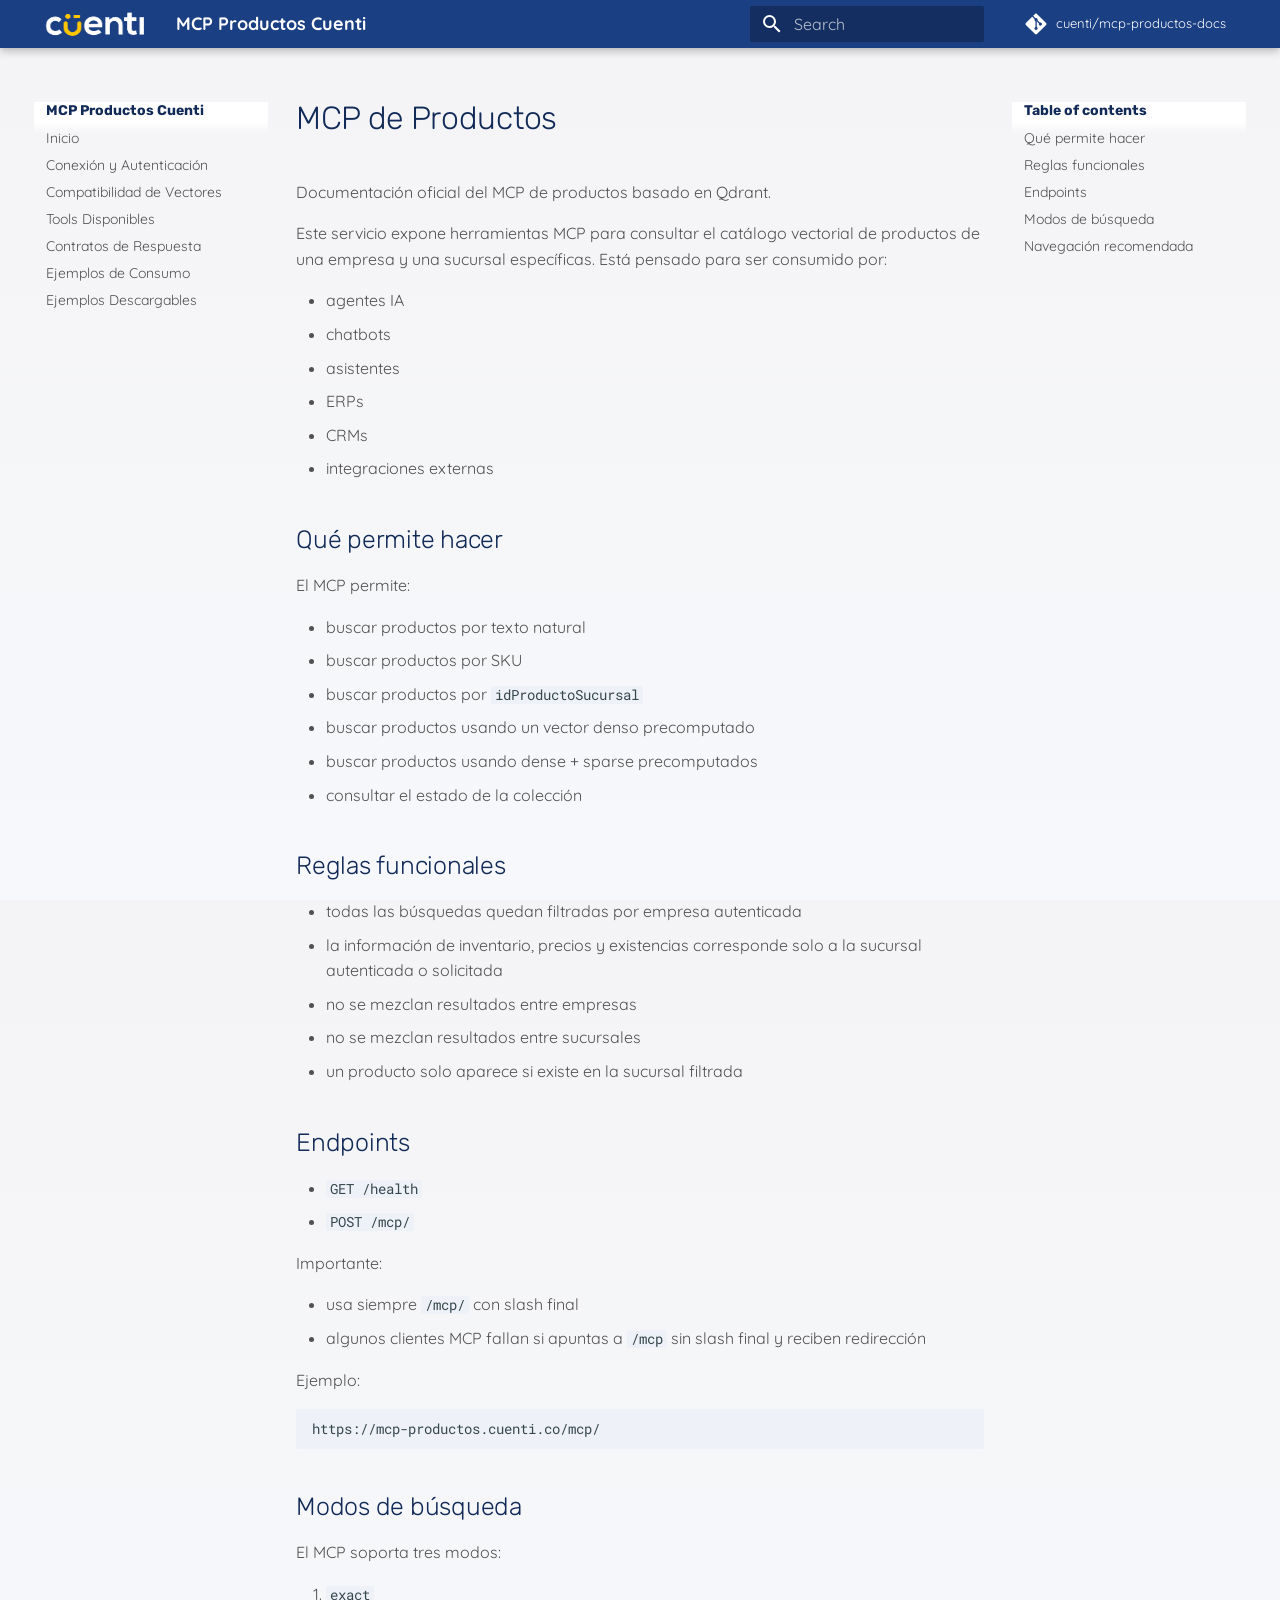
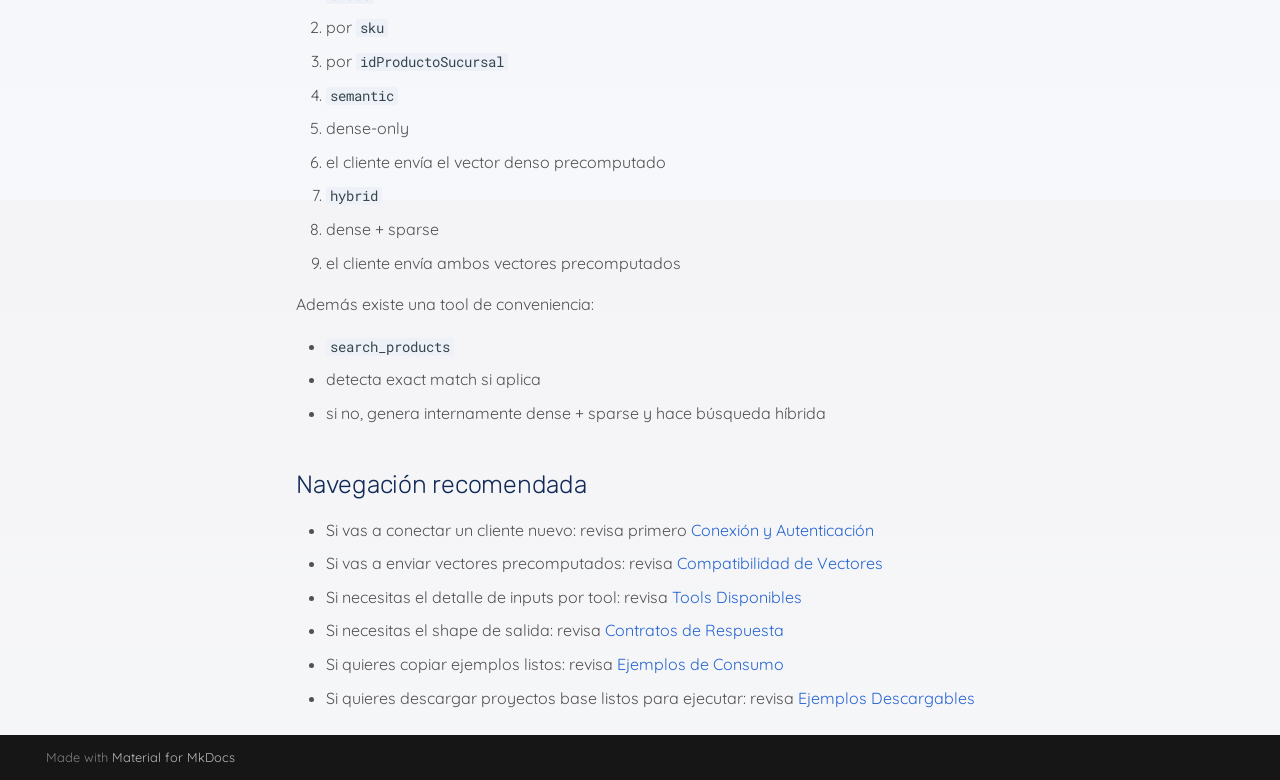
==== index.html @ 7cf382a3 "Deployed 96f5dcd with MkDocs version: 1.6.1" ====
<!doctype html>
<html lang="en" class="no-js">
  <head>
    
      <meta charset="utf-8">
      <meta name="viewport" content="width=device-width,initial-scale=1">
      
        <meta name="description" content="Documentación oficial del MCP de productos">
      
      
      
        <link rel="canonical" href="https://cuenti.github.io/mcp-productos-docs/">
      
      
      
        <link rel="next" href="conexion/">
      
      
        
      
      
      <link rel="icon" href="assets/favicon.ico">
      <meta name="generator" content="mkdocs-1.6.1, mkdocs-material-9.7.6">
    
    
      
        <title>MCP Productos Cuenti</title>
      
    
    
      <link rel="stylesheet" href="assets/stylesheets/main.484c7ddc.min.css">
      
        
        <link rel="stylesheet" href="assets/stylesheets/palette.ab4e12ef.min.css">
      
      


    
    
      
    
    
      
        
        
        <link rel="preconnect" href="https://fonts.gstatic.com" crossorigin>
        <link rel="stylesheet" href="https://fonts.googleapis.com/css?family=Quicksand:300,300i,400,400i,700,700i%7CRoboto+Mono:400,400i,700,700i&display=fallback">
        <style>:root{--md-text-font:"Quicksand";--md-code-font:"Roboto Mono"}</style>
      
    
    
      <link rel="stylesheet" href="styles/extra.css">
    
    <script>__md_scope=new URL(".",location),__md_hash=e=>[...e].reduce(((e,_)=>(e<<5)-e+_.charCodeAt(0)),0),__md_get=(e,_=localStorage,t=__md_scope)=>JSON.parse(_.getItem(t.pathname+"."+e)),__md_set=(e,_,t=localStorage,a=__md_scope)=>{try{t.setItem(a.pathname+"."+e,JSON.stringify(_))}catch(e){}}</script>
    
      

    
    
  </head>
  
  
    
    
      
    
    
    
    
    <body dir="ltr" data-md-color-scheme="default" data-md-color-primary="blue" data-md-color-accent="light-blue">
  
    
    <input class="md-toggle" data-md-toggle="drawer" type="checkbox" id="__drawer" autocomplete="off">
    <input class="md-toggle" data-md-toggle="search" type="checkbox" id="__search" autocomplete="off">
    <label class="md-overlay" for="__drawer"></label>
    <div data-md-component="skip">
      
        
        <a href="#mcp-de-productos" class="md-skip">
          Skip to content
        </a>
      
    </div>
    <div data-md-component="announce">
      
    </div>
    
    
      

  

<header class="md-header md-header--shadow" data-md-component="header">
  <nav class="md-header__inner md-grid" aria-label="Header">
    <a href="." title="MCP Productos Cuenti" class="md-header__button md-logo" aria-label="MCP Productos Cuenti" data-md-component="logo">
      
  <img src="assets/cuenti-logo.png" alt="logo">

    </a>
    <label class="md-header__button md-icon" for="__drawer">
      
      <svg xmlns="http://www.w3.org/2000/svg" viewBox="0 0 24 24"><path d="M3 6h18v2H3zm0 5h18v2H3zm0 5h18v2H3z"/></svg>
    </label>
    <div class="md-header__title" data-md-component="header-title">
      <div class="md-header__ellipsis">
        <div class="md-header__topic">
          <span class="md-ellipsis">
            MCP Productos Cuenti
          </span>
        </div>
        <div class="md-header__topic" data-md-component="header-topic">
          <span class="md-ellipsis">
            
              Inicio
            
          </span>
        </div>
      </div>
    </div>
    
      
        <form class="md-header__option" data-md-component="palette">
  
    
    
    
    <input class="md-option" data-md-color-media="" data-md-color-scheme="default" data-md-color-primary="blue" data-md-color-accent="light-blue"  aria-hidden="true"  type="radio" name="__palette" id="__palette_0">
    
  
</form>
      
    
    
      <script>var palette=__md_get("__palette");if(palette&&palette.color){if("(prefers-color-scheme)"===palette.color.media){var media=matchMedia("(prefers-color-scheme: light)"),input=document.querySelector(media.matches?"[data-md-color-media='(prefers-color-scheme: light)']":"[data-md-color-media='(prefers-color-scheme: dark)']");palette.color.media=input.getAttribute("data-md-color-media"),palette.color.scheme=input.getAttribute("data-md-color-scheme"),palette.color.primary=input.getAttribute("data-md-color-primary"),palette.color.accent=input.getAttribute("data-md-color-accent")}for(var[key,value]of Object.entries(palette.color))document.body.setAttribute("data-md-color-"+key,value)}</script>
    
    
    
      
      
        <label class="md-header__button md-icon" for="__search">
          
          <svg xmlns="http://www.w3.org/2000/svg" viewBox="0 0 24 24"><path d="M9.5 3A6.5 6.5 0 0 1 16 9.5c0 1.61-.59 3.09-1.56 4.23l.27.27h.79l5 5-1.5 1.5-5-5v-.79l-.27-.27A6.52 6.52 0 0 1 9.5 16 6.5 6.5 0 0 1 3 9.5 6.5 6.5 0 0 1 9.5 3m0 2C7 5 5 7 5 9.5S7 14 9.5 14 14 12 14 9.5 12 5 9.5 5"/></svg>
        </label>
        <div class="md-search" data-md-component="search" role="dialog">
  <label class="md-search__overlay" for="__search"></label>
  <div class="md-search__inner" role="search">
    <form class="md-search__form" name="search">
      <input type="text" class="md-search__input" name="query" aria-label="Search" placeholder="Search" autocapitalize="off" autocorrect="off" autocomplete="off" spellcheck="false" data-md-component="search-query" required>
      <label class="md-search__icon md-icon" for="__search">
        
        <svg xmlns="http://www.w3.org/2000/svg" viewBox="0 0 24 24"><path d="M9.5 3A6.5 6.5 0 0 1 16 9.5c0 1.61-.59 3.09-1.56 4.23l.27.27h.79l5 5-1.5 1.5-5-5v-.79l-.27-.27A6.52 6.52 0 0 1 9.5 16 6.5 6.5 0 0 1 3 9.5 6.5 6.5 0 0 1 9.5 3m0 2C7 5 5 7 5 9.5S7 14 9.5 14 14 12 14 9.5 12 5 9.5 5"/></svg>
        
        <svg xmlns="http://www.w3.org/2000/svg" viewBox="0 0 24 24"><path d="M20 11v2H8l5.5 5.5-1.42 1.42L4.16 12l7.92-7.92L13.5 5.5 8 11z"/></svg>
      </label>
      <nav class="md-search__options" aria-label="Search">
        
        <button type="reset" class="md-search__icon md-icon" title="Clear" aria-label="Clear" tabindex="-1">
          
          <svg xmlns="http://www.w3.org/2000/svg" viewBox="0 0 24 24"><path d="M19 6.41 17.59 5 12 10.59 6.41 5 5 6.41 10.59 12 5 17.59 6.41 19 12 13.41 17.59 19 19 17.59 13.41 12z"/></svg>
        </button>
      </nav>
      
    </form>
    <div class="md-search__output">
      <div class="md-search__scrollwrap" tabindex="0" data-md-scrollfix>
        <div class="md-search-result" data-md-component="search-result">
          <div class="md-search-result__meta">
            Initializing search
          </div>
          <ol class="md-search-result__list" role="presentation"></ol>
        </div>
      </div>
    </div>
  </div>
</div>
      
    
    
      <div class="md-header__source">
        <a href="https://github.com/cuenti/mcp-productos-docs" title="Go to repository" class="md-source" data-md-component="source">
  <div class="md-source__icon md-icon">
    
    <svg xmlns="http://www.w3.org/2000/svg" viewBox="0 0 448 512"><!--! Font Awesome Free 7.1.0 by @fontawesome - https://fontawesome.com License - https://fontawesome.com/license/free (Icons: CC BY 4.0, Fonts: SIL OFL 1.1, Code: MIT License) Copyright 2025 Fonticons, Inc.--><path d="M439.6 236.1 244 40.5c-5.4-5.5-12.8-8.5-20.4-8.5s-15 3-20.4 8.4L162.5 81l51.5 51.5c27.1-9.1 52.7 16.8 43.4 43.7l49.7 49.7c34.2-11.8 61.2 31 35.5 56.7-26.5 26.5-70.2-2.9-56-37.3L240.3 199v121.9c25.3 12.5 22.3 41.8 9.1 55-6.4 6.4-15.2 10.1-24.3 10.1s-17.8-3.6-24.3-10.1c-17.6-17.6-11.1-46.9 11.2-56v-123c-20.8-8.5-24.6-30.7-18.6-45L142.6 101 8.5 235.1C3 240.6 0 247.9 0 255.5s3 15 8.5 20.4l195.6 195.7c5.4 5.4 12.7 8.4 20.4 8.4s15-3 20.4-8.4l194.7-194.7c5.4-5.4 8.4-12.8 8.4-20.4s-3-15-8.4-20.4"/></svg>
  </div>
  <div class="md-source__repository">
    cuenti/mcp-productos-docs
  </div>
</a>
      </div>
    
  </nav>
  
</header>
    
    <div class="md-container" data-md-component="container">
      
      
        
          
        
      
      <main class="md-main" data-md-component="main">
        <div class="md-main__inner md-grid">
          
            
              
              <div class="md-sidebar md-sidebar--primary" data-md-component="sidebar" data-md-type="navigation" >
                <div class="md-sidebar__scrollwrap">
                  <div class="md-sidebar__inner">
                    



<nav class="md-nav md-nav--primary" aria-label="Navigation" data-md-level="0">
  <label class="md-nav__title" for="__drawer">
    <a href="." title="MCP Productos Cuenti" class="md-nav__button md-logo" aria-label="MCP Productos Cuenti" data-md-component="logo">
      
  <img src="assets/cuenti-logo.png" alt="logo">

    </a>
    MCP Productos Cuenti
  </label>
  
    <div class="md-nav__source">
      <a href="https://github.com/cuenti/mcp-productos-docs" title="Go to repository" class="md-source" data-md-component="source">
  <div class="md-source__icon md-icon">
    
    <svg xmlns="http://www.w3.org/2000/svg" viewBox="0 0 448 512"><!--! Font Awesome Free 7.1.0 by @fontawesome - https://fontawesome.com License - https://fontawesome.com/license/free (Icons: CC BY 4.0, Fonts: SIL OFL 1.1, Code: MIT License) Copyright 2025 Fonticons, Inc.--><path d="M439.6 236.1 244 40.5c-5.4-5.5-12.8-8.5-20.4-8.5s-15 3-20.4 8.4L162.5 81l51.5 51.5c27.1-9.1 52.7 16.8 43.4 43.7l49.7 49.7c34.2-11.8 61.2 31 35.5 56.7-26.5 26.5-70.2-2.9-56-37.3L240.3 199v121.9c25.3 12.5 22.3 41.8 9.1 55-6.4 6.4-15.2 10.1-24.3 10.1s-17.8-3.6-24.3-10.1c-17.6-17.6-11.1-46.9 11.2-56v-123c-20.8-8.5-24.6-30.7-18.6-45L142.6 101 8.5 235.1C3 240.6 0 247.9 0 255.5s3 15 8.5 20.4l195.6 195.7c5.4 5.4 12.7 8.4 20.4 8.4s15-3 20.4-8.4l194.7-194.7c5.4-5.4 8.4-12.8 8.4-20.4s-3-15-8.4-20.4"/></svg>
  </div>
  <div class="md-source__repository">
    cuenti/mcp-productos-docs
  </div>
</a>
    </div>
  
  <ul class="md-nav__list" data-md-scrollfix>
    
      
      
  
  
    
  
  
  
    <li class="md-nav__item md-nav__item--active">
      
      <input class="md-nav__toggle md-toggle" type="checkbox" id="__toc">
      
      
        
      
      
        <label class="md-nav__link md-nav__link--active" for="__toc">
          
  
  
  <span class="md-ellipsis">
    
  
    Inicio
  

    
  </span>
  
  

          <span class="md-nav__icon md-icon"></span>
        </label>
      
      <a href="." class="md-nav__link md-nav__link--active">
        
  
  
  <span class="md-ellipsis">
    
  
    Inicio
  

    
  </span>
  
  

      </a>
      
        

<nav class="md-nav md-nav--secondary" aria-label="Table of contents">
  
  
  
    
  
  
    <label class="md-nav__title" for="__toc">
      <span class="md-nav__icon md-icon"></span>
      Table of contents
    </label>
    <ul class="md-nav__list" data-md-component="toc" data-md-scrollfix>
      
        <li class="md-nav__item">
  <a href="#que-permite-hacer" class="md-nav__link">
    <span class="md-ellipsis">
      
        Qué permite hacer
      
    </span>
  </a>
  
</li>
      
        <li class="md-nav__item">
  <a href="#reglas-funcionales" class="md-nav__link">
    <span class="md-ellipsis">
      
        Reglas funcionales
      
    </span>
  </a>
  
</li>
      
        <li class="md-nav__item">
  <a href="#endpoints" class="md-nav__link">
    <span class="md-ellipsis">
      
        Endpoints
      
    </span>
  </a>
  
</li>
      
        <li class="md-nav__item">
  <a href="#modos-de-busqueda" class="md-nav__link">
    <span class="md-ellipsis">
      
        Modos de búsqueda
      
    </span>
  </a>
  
</li>
      
        <li class="md-nav__item">
  <a href="#navegacion-recomendada" class="md-nav__link">
    <span class="md-ellipsis">
      
        Navegación recomendada
      
    </span>
  </a>
  
</li>
      
    </ul>
  
</nav>
      
    </li>
  

    
      
      
  
  
  
  
    <li class="md-nav__item">
      <a href="conexion/" class="md-nav__link">
        
  
  
  <span class="md-ellipsis">
    
  
    Conexión y Autenticación
  

    
  </span>
  
  

      </a>
    </li>
  

    
      
      
  
  
  
  
    <li class="md-nav__item">
      <a href="vectores/" class="md-nav__link">
        
  
  
  <span class="md-ellipsis">
    
  
    Compatibilidad de Vectores
  

    
  </span>
  
  

      </a>
    </li>
  

    
      
      
  
  
  
  
    <li class="md-nav__item">
      <a href="tools/" class="md-nav__link">
        
  
  
  <span class="md-ellipsis">
    
  
    Tools Disponibles
  

    
  </span>
  
  

      </a>
    </li>
  

    
      
      
  
  
  
  
    <li class="md-nav__item">
      <a href="respuestas/" class="md-nav__link">
        
  
  
  <span class="md-ellipsis">
    
  
    Contratos de Respuesta
  

    
  </span>
  
  

      </a>
    </li>
  

    
      
      
  
  
  
  
    <li class="md-nav__item">
      <a href="ejemplos/" class="md-nav__link">
        
  
  
  <span class="md-ellipsis">
    
  
    Ejemplos de Consumo
  

    
  </span>
  
  

      </a>
    </li>
  

    
      
      
  
  
  
  
    <li class="md-nav__item">
      <a href="ejemplos-uso/" class="md-nav__link">
        
  
  
  <span class="md-ellipsis">
    
  
    Ejemplos Descargables
  

    
  </span>
  
  

      </a>
    </li>
  

    
  </ul>
</nav>
                  </div>
                </div>
              </div>
            
            
              
              <div class="md-sidebar md-sidebar--secondary" data-md-component="sidebar" data-md-type="toc" >
                <div class="md-sidebar__scrollwrap">
                  <div class="md-sidebar__inner">
                    

<nav class="md-nav md-nav--secondary" aria-label="Table of contents">
  
  
  
    
  
  
    <label class="md-nav__title" for="__toc">
      <span class="md-nav__icon md-icon"></span>
      Table of contents
    </label>
    <ul class="md-nav__list" data-md-component="toc" data-md-scrollfix>
      
        <li class="md-nav__item">
  <a href="#que-permite-hacer" class="md-nav__link">
    <span class="md-ellipsis">
      
        Qué permite hacer
      
    </span>
  </a>
  
</li>
      
        <li class="md-nav__item">
  <a href="#reglas-funcionales" class="md-nav__link">
    <span class="md-ellipsis">
      
        Reglas funcionales
      
    </span>
  </a>
  
</li>
      
        <li class="md-nav__item">
  <a href="#endpoints" class="md-nav__link">
    <span class="md-ellipsis">
      
        Endpoints
      
    </span>
  </a>
  
</li>
      
        <li class="md-nav__item">
  <a href="#modos-de-busqueda" class="md-nav__link">
    <span class="md-ellipsis">
      
        Modos de búsqueda
      
    </span>
  </a>
  
</li>
      
        <li class="md-nav__item">
  <a href="#navegacion-recomendada" class="md-nav__link">
    <span class="md-ellipsis">
      
        Navegación recomendada
      
    </span>
  </a>
  
</li>
      
    </ul>
  
</nav>
                  </div>
                </div>
              </div>
            
          
          
            <div class="md-content" data-md-component="content">
              
              <article class="md-content__inner md-typeset">
                
                  


  
  


<h1 id="mcp-de-productos">MCP de Productos<a class="headerlink" href="#mcp-de-productos" title="Permanent link">&para;</a></h1>
<p>Documentación oficial del MCP de productos basado en Qdrant.</p>
<p>Este servicio expone herramientas MCP para consultar el catálogo vectorial de productos de una empresa y una sucursal específicas. Está pensado para ser consumido por:</p>
<ul>
<li>agentes IA</li>
<li>chatbots</li>
<li>asistentes</li>
<li>ERPs</li>
<li>CRMs</li>
<li>integraciones externas</li>
</ul>
<h2 id="que-permite-hacer">Qué permite hacer<a class="headerlink" href="#que-permite-hacer" title="Permanent link">&para;</a></h2>
<p>El MCP permite:</p>
<ul>
<li>buscar productos por texto natural</li>
<li>buscar productos por SKU</li>
<li>buscar productos por <code>idProductoSucursal</code></li>
<li>buscar productos usando un vector denso precomputado</li>
<li>buscar productos usando dense + sparse precomputados</li>
<li>consultar el estado de la colección</li>
</ul>
<h2 id="reglas-funcionales">Reglas funcionales<a class="headerlink" href="#reglas-funcionales" title="Permanent link">&para;</a></h2>
<ul>
<li>todas las búsquedas quedan filtradas por empresa autenticada</li>
<li>la información de inventario, precios y existencias corresponde solo a la sucursal autenticada o solicitada</li>
<li>no se mezclan resultados entre empresas</li>
<li>no se mezclan resultados entre sucursales</li>
<li>un producto solo aparece si existe en la sucursal filtrada</li>
</ul>
<h2 id="endpoints">Endpoints<a class="headerlink" href="#endpoints" title="Permanent link">&para;</a></h2>
<ul>
<li><code>GET /health</code></li>
<li><code>POST /mcp/</code></li>
</ul>
<p>Importante:</p>
<ul>
<li>usa siempre <code>/mcp/</code> con slash final</li>
<li>algunos clientes MCP fallan si apuntas a <code>/mcp</code> sin slash final y reciben redirección</li>
</ul>
<p>Ejemplo:</p>
<pre><code class="language-text">https://mcp-productos.cuenti.co/mcp/
</code></pre>
<h2 id="modos-de-busqueda">Modos de búsqueda<a class="headerlink" href="#modos-de-busqueda" title="Permanent link">&para;</a></h2>
<p>El MCP soporta tres modos:</p>
<ol>
<li><code>exact</code></li>
<li>por <code>sku</code></li>
<li>
<p>por <code>idProductoSucursal</code></p>
</li>
<li>
<p><code>semantic</code></p>
</li>
<li>dense-only</li>
<li>
<p>el cliente envía el vector denso precomputado</p>
</li>
<li>
<p><code>hybrid</code></p>
</li>
<li>dense + sparse</li>
<li>el cliente envía ambos vectores precomputados</li>
</ol>
<p>Además existe una tool de conveniencia:</p>
<ul>
<li><code>search_products</code></li>
<li>detecta exact match si aplica</li>
<li>si no, genera internamente dense + sparse y hace búsqueda híbrida</li>
</ul>
<h2 id="navegacion-recomendada">Navegación recomendada<a class="headerlink" href="#navegacion-recomendada" title="Permanent link">&para;</a></h2>
<ul>
<li>Si vas a conectar un cliente nuevo: revisa primero <a href="conexion/">Conexión y Autenticación</a></li>
<li>Si vas a enviar vectores precomputados: revisa <a href="vectores/">Compatibilidad de Vectores</a></li>
<li>Si necesitas el detalle de inputs por tool: revisa <a href="tools/">Tools Disponibles</a></li>
<li>Si necesitas el shape de salida: revisa <a href="respuestas/">Contratos de Respuesta</a></li>
<li>Si quieres copiar ejemplos listos: revisa <a href="ejemplos/">Ejemplos de Consumo</a></li>
<li>Si quieres descargar proyectos base listos para ejecutar: revisa <a href="ejemplos-uso/">Ejemplos Descargables</a></li>
</ul>












                
              </article>
            </div>
          
          
<script>var target=document.getElementById(location.hash.slice(1));target&&target.name&&(target.checked=target.name.startsWith("__tabbed_"))</script>
        </div>
        
      </main>
      
        <footer class="md-footer">
  
  <div class="md-footer-meta md-typeset">
    <div class="md-footer-meta__inner md-grid">
      <div class="md-copyright">
  
  
    Made with
    <a href="https://squidfunk.github.io/mkdocs-material/" target="_blank" rel="noopener">
      Material for MkDocs
    </a>
  
</div>
      
    </div>
  </div>
</footer>
      
    </div>
    <div class="md-dialog" data-md-component="dialog">
      <div class="md-dialog__inner md-typeset"></div>
    </div>
    
    
    
      
      
      <script id="__config" type="application/json">{"annotate": null, "base": ".", "features": [], "search": "assets/javascripts/workers/search.2c215733.min.js", "tags": null, "translations": {"clipboard.copied": "Copied to clipboard", "clipboard.copy": "Copy to clipboard", "search.result.more.one": "1 more on this page", "search.result.more.other": "# more on this page", "search.result.none": "No matching documents", "search.result.one": "1 matching document", "search.result.other": "# matching documents", "search.result.placeholder": "Type to start searching", "search.result.term.missing": "Missing", "select.version": "Select version"}, "version": null}</script>
    
    
      <script src="assets/javascripts/bundle.79ae519e.min.js"></script>
      
    
  </body>
</html>
---- assets/stylesheets/main.484c7ddc.min.css ----
@charset "UTF-8";html{-webkit-text-size-adjust:none;-moz-text-size-adjust:none;text-size-adjust:none;box-sizing:border-box}*,:after,:before{box-sizing:inherit}@media (prefers-reduced-motion){*,:after,:before{transition:none!important}}body{margin:0}a,button,input,label{-webkit-tap-highlight-color:transparent}a{color:inherit;text-decoration:none}hr{border:0;box-sizing:initial;display:block;height:.05rem;overflow:visible;padding:0}small{font-size:80%}sub,sup{line-height:1em}img{border-style:none}table{border-collapse:initial;border-spacing:0}td,th{font-weight:400;vertical-align:top}button{background:#0000;border:0;font-family:inherit;font-size:inherit;margin:0;padding:0}input{border:0;outline:none}:root{--md-primary-fg-color:#4051b5;--md-primary-fg-color--light:#5d6cc0;--md-primary-fg-color--dark:#303fa1;--md-primary-bg-color:#fff;--md-primary-bg-color--light:#ffffffb3;--md-accent-fg-color:#526cfe;--md-accent-fg-color--transparent:#526cfe1a;--md-accent-bg-color:#fff;--md-accent-bg-color--light:#ffffffb3}[data-md-color-scheme=default]{color-scheme:light}[data-md-color-scheme=default] img[src$="#gh-dark-mode-only"],[data-md-color-scheme=default] img[src$="#only-dark"]{display:none}:root,[data-md-color-scheme=default]{--md-hue:225deg;--md-default-fg-color:#000000de;--md-default-fg-color--light:#0000008a;--md-default-fg-color--lighter:#00000052;--md-default-fg-color--lightest:#00000012;--md-default-bg-color:#fff;--md-default-bg-color--light:#ffffffb3;--md-default-bg-color--lighter:#ffffff4d;--md-default-bg-color--lightest:#ffffff1f;--md-code-fg-color:#36464e;--md-code-bg-color:#f5f5f5;--md-code-bg-color--light:#f5f5f5b3;--md-code-bg-color--lighter:#f5f5f54d;--md-code-hl-color:#4287ff;--md-code-hl-color--light:#4287ff1a;--md-code-hl-number-color:#d52a2a;--md-code-hl-special-color:#db1457;--md-code-hl-function-color:#a846b9;--md-code-hl-constant-color:#6e59d9;--md-code-hl-keyword-color:#3f6ec6;--md-code-hl-string-color:#1c7d4d;--md-code-hl-name-color:var(--md-code-fg-color);--md-code-hl-operator-color:var(--md-default-fg-color--light);--md-code-hl-punctuation-color:var(--md-default-fg-color--light);--md-code-hl-comment-color:var(--md-default-fg-color--light);--md-code-hl-generic-color:var(--md-default-fg-color--light);--md-code-hl-variable-color:var(--md-default-fg-color--light);--md-typeset-color:var(--md-default-fg-color);--md-typeset-a-color:var(--md-primary-fg-color);--md-typeset-del-color:#f5503d26;--md-typeset-ins-color:#0bd57026;--md-typeset-kbd-color:#fafafa;--md-typeset-kbd-accent-color:#fff;--md-typeset-kbd-border-color:#b8b8b8;--md-typeset-mark-color:#ffff0080;--md-typeset-table-color:#0000001f;--md-typeset-table-color--light:rgba(0,0,0,.035);--md-admonition-fg-color:var(--md-default-fg-color);--md-admonition-bg-color:var(--md-default-bg-color);--md-warning-fg-color:#000000de;--md-warning-bg-color:#ff9;--md-footer-fg-color:#fff;--md-footer-fg-color--light:#ffffffb3;--md-footer-fg-color--lighter:#ffffff73;--md-footer-bg-color:#000000de;--md-footer-bg-color--dark:#00000052;--md-shadow-z1:0 0.2rem 0.5rem #0000000d,0 0 0.05rem #0000001a;--md-shadow-z2:0 0.2rem 0.5rem #0000001a,0 0 0.05rem #00000040;--md-shadow-z3:0 0.2rem 0.5rem #0003,0 0 0.05rem #00000059}.md-icon svg{fill:currentcolor;display:block;height:1.2rem;width:1.2rem}body{-webkit-font-smoothing:antialiased;-moz-osx-font-smoothing:grayscale;--md-text-font-family:var(--md-text-font,_),-apple-system,BlinkMacSystemFont,Helvetica,Arial,sans-serif;--md-code-font-family:var(--md-code-font,_),SFMono-Regular,Consolas,Menlo,monospace}aside,body,input{font-feature-settings:"kern","liga";color:var(--md-typeset-color);font-family:var(--md-text-font-family)}code,kbd,pre{font-feature-settings:"kern";font-family:var(--md-code-font-family)}:root{--md-typeset-table-sort-icon:url('data:image/svg+xml;charset=utf-8,<svg xmlns="http://www.w3.org/2000/svg" viewBox="0 0 24 24"><path d="m18 21-4-4h3V7h-3l4-4 4 4h-3v10h3M2 19v-2h10v2M2 13v-2h7v2M2 7V5h4v2z"/></svg>');--md-typeset-table-sort-icon--asc:url('data:image/svg+xml;charset=utf-8,<svg xmlns="http://www.w3.org/2000/svg" viewBox="0 0 24 24"><path d="M19 17h3l-4 4-4-4h3V3h2M2 17h10v2H2M6 5v2H2V5m0 6h7v2H2z"/></svg>');--md-typeset-table-sort-icon--desc:url('data:image/svg+xml;charset=utf-8,<svg xmlns="http://www.w3.org/2000/svg" viewBox="0 0 24 24"><path d="M19 7h3l-4-4-4 4h3v14h2M2 17h10v2H2M6 5v2H2V5m0 6h7v2H2z"/></svg>')}.md-typeset{-webkit-print-color-adjust:exact;color-adjust:exact;font-size:.8rem;line-height:1.6;overflow-wrap:break-word}@media print{.md-typeset{font-size:.68rem}}.md-typeset blockquote,.md-typeset dl,.md-typeset figure,.md-typeset ol,.md-typeset pre,.md-typeset ul{margin-bottom:1em;margin-top:1em}.md-typeset h1{color:var(--md-default-fg-color--light);font-size:2em;line-height:1.3;margin:0 0 1.25em}.md-typeset h1,.md-typeset h2{font-weight:300;letter-spacing:-.01em}.md-typeset h2{font-size:1.5625em;line-height:1.4;margin:1.6em 0 .64em}.md-typeset h3{font-size:1.25em;font-weight:400;letter-spacing:-.01em;line-height:1.5;margin:1.6em 0 .8em}.md-typeset h2+h3{margin-top:.8em}.md-typeset h4{font-weight:700;letter-spacing:-.01em;margin:1em 0}.md-typeset h5,.md-typeset h6{color:var(--md-default-fg-color--light);font-size:.8em;font-weight:700;letter-spacing:-.01em;margin:1.25em 0}.md-typeset h5{text-transform:uppercase}.md-typeset h5 code{text-transform:none}.md-typeset hr{border-bottom:.05rem solid var(--md-default-fg-color--lightest);display:flow-root;margin:1.5em 0}.md-typeset a{color:var(--md-typeset-a-color);word-break:break-word}.md-typeset a,.md-typeset a:before{transition:color 125ms}.md-typeset a:focus,.md-typeset a:hover{color:var(--md-accent-fg-color)}.md-typeset a:focus code,.md-typeset a:hover code{background-color:var(--md-accent-fg-color--transparent);color:var(--md-accent-fg-color)}.md-typeset a code{color:var(--md-typeset-a-color)}.md-typeset a.focus-visible{outline-color:var(--md-accent-fg-color);outline-offset:.2rem}.md-typeset code,.md-typeset kbd,.md-typeset pre{color:var(--md-code-fg-color);direction:ltr;font-variant-ligatures:none;transition:background-color 125ms}@media print{.md-typeset code,.md-typeset kbd,.md-typeset pre{white-space:pre-wrap}}.md-typeset code{background-color:var(--md-code-bg-color);border-radius:.1rem;-webkit-box-decoration-break:clone;box-decoration-break:clone;font-size:.85em;padding:0 .2941176471em;transition:color 125ms,background-color 125ms;word-break:break-word}.md-typeset code:not(.focus-visible){-webkit-tap-highlight-color:transparent;outline:none}.md-typeset pre{display:flow-root;line-height:1.4;position:relative}.md-typeset pre>code{-webkit-box-decoration-break:slice;box-decoration-break:slice;box-shadow:none;display:block;margin:0;outline-color:var(--md-accent-fg-color);overflow:auto;padding:.7720588235em 1.1764705882em;scrollbar-color:var(--md-default-fg-color--lighter) #0000;scrollbar-width:thin;touch-action:auto;word-break:normal}.md-typeset pre>code:hover{scrollbar-color:var(--md-accent-fg-color) #0000}.md-typeset pre>code::-webkit-scrollbar{height:.2rem;width:.2rem}.md-typeset pre>code::-webkit-scrollbar-thumb{background-color:var(--md-default-fg-color--lighter)}.md-typeset pre>code::-webkit-scrollbar-thumb:hover{background-color:var(--md-accent-fg-color)}.md-typeset kbd{background-color:var(--md-typeset-kbd-color);border-radius:.1rem;box-shadow:0 .1rem 0 .05rem var(--md-typeset-kbd-border-color),0 .1rem 0 var(--md-typeset-kbd-border-color),0 -.1rem .2rem var(--md-typeset-kbd-accent-color) inset;color:var(--md-default-fg-color);display:inline-block;font-size:.75em;padding:0 .6666666667em;vertical-align:text-top;word-break:break-word}.md-typeset mark{background-color:var(--md-typeset-mark-color);-webkit-box-decoration-break:clone;box-decoration-break:clone;color:inherit;word-break:break-word}.md-typeset abbr{cursor:help;text-decoration:none}.md-typeset [data-preview],.md-typeset abbr{border-bottom:.05rem dotted var(--md-default-fg-color--light)}.md-typeset small{opacity:.75}[dir=ltr] .md-typeset sub,[dir=ltr] .md-typeset sup{margin-left:.078125em}[dir=rtl] .md-typeset sub,[dir=rtl] .md-typeset sup{margin-right:.078125em}[dir=ltr] .md-typeset blockquote{padding-left:.6rem}[dir=rtl] .md-typeset blockquote{padding-right:.6rem}[dir=ltr] .md-typeset blockquote{border-left:.2rem solid var(--md-default-fg-color--lighter)}[dir=rtl] .md-typeset blockquote{border-right:.2rem solid var(--md-default-fg-color--lighter)}.md-typeset blockquote{color:var(--md-default-fg-color--light);margin-left:0;margin-right:0}.md-typeset ul{list-style-type:disc}.md-typeset ul[type]{list-style-type:revert-layer}[dir=ltr] .md-typeset ol,[dir=ltr] .md-typeset ul{margin-left:.625em}[dir=rtl] .md-typeset ol,[dir=rtl] .md-typeset ul{margin-right:.625em}.md-typeset ol,.md-typeset ul{padding:0}.md-typeset ol:not([hidden]),.md-typeset ul:not([hidden]){display:flow-root}.md-typeset ol ol,.md-typeset ul ol{list-style-type:lower-alpha}.md-typeset ol ol ol,.md-typeset ul ol ol{list-style-type:lower-roman}.md-typeset ol ol ol ol,.md-typeset ul ol ol ol{list-style-type:upper-alpha}.md-typeset ol ol ol ol ol,.md-typeset ul ol ol ol ol{list-style-type:upper-roman}.md-typeset ol[type],.md-typeset ul[type]{list-style-type:revert-layer}[dir=ltr] .md-typeset ol li,[dir=ltr] .md-typeset ul li{margin-left:1.25em}[dir=rtl] .md-typeset ol li,[dir=rtl] .md-typeset ul li{margin-right:1.25em}.md-typeset ol li,.md-typeset ul li{margin-bottom:.5em}.md-typeset ol li blockquote,.md-typeset ol li p,.md-typeset ul li blockquote,.md-typeset ul li p{margin:.5em 0}.md-typeset ol li:last-child,.md-typeset ul li:last-child{margin-bottom:0}[dir=ltr] .md-typeset ol li ol,[dir=ltr] .md-typeset ol li ul,[dir=ltr] .md-typeset ul li ol,[dir=ltr] .md-typeset ul li ul{margin-left:.625em}[dir=rtl] .md-typeset ol li ol,[dir=rtl] .md-typeset ol li ul,[dir=rtl] .md-typeset ul li ol,[dir=rtl] .md-typeset ul li ul{margin-right:.625em}.md-typeset ol li ol,.md-typeset ol li ul,.md-typeset ul li ol,.md-typeset ul li ul{margin-bottom:.5em;margin-top:.5em}[dir=ltr] .md-typeset dd{margin-left:1.875em}[dir=rtl] .md-typeset dd{margin-right:1.875em}.md-typeset dd{margin-bottom:1.5em;margin-top:1em}.md-typeset img,.md-typeset svg,.md-typeset video{height:auto;max-width:100%}.md-typeset img[align=left]{margin:1em 1em 1em 0}.md-typeset img[align=right]{margin:1em 0 1em 1em}.md-typeset img[align]:only-child{margin-top:0}.md-typeset figure{display:flow-root;margin:1em auto;max-width:100%;text-align:center;width:fit-content}.md-typeset figure img{display:block;margin:0 auto}.md-typeset figcaption{font-style:italic;margin:1em auto;max-width:24rem}.md-typeset iframe{max-width:100%}.md-typeset table:not([class]){background-color:var(--md-default-bg-color);border:.05rem solid var(--md-typeset-table-color);border-radius:.1rem;display:inline-block;font-size:.64rem;max-width:100%;overflow:auto;touch-action:auto}@media print{.md-typeset table:not([class]){display:table}}.md-typeset table:not([class])+*{margin-top:1.5em}.md-typeset table:not([class]) td>:first-child,.md-typeset table:not([class]) th>:first-child{margin-top:0}.md-typeset table:not([class]) td>:last-child,.md-typeset table:not([class]) th>:last-child{margin-bottom:0}.md-typeset table:not([class]) td:not([align]),.md-typeset table:not([class]) th:not([align]){text-align:left}[dir=rtl] .md-typeset table:not([class]) td:not([align]),[dir=rtl] .md-typeset table:not([class]) th:not([align]){text-align:right}.md-typeset table:not([class]) th{font-weight:700;min-width:5rem;padding:.9375em 1.25em;vertical-align:top}.md-typeset table:not([class]) td{border-top:.05rem solid var(--md-typeset-table-color);padding:.9375em 1.25em;vertical-align:top}.md-typeset table:not([class]) tbody tr{transition:background-color 125ms}.md-typeset table:not([class]) tbody tr:hover{background-color:var(--md-typeset-table-color--light);box-shadow:0 .05rem 0 var(--md-default-bg-color) inset}.md-typeset table:not([class]) a{word-break:normal}.md-typeset table th[role=columnheader]{cursor:pointer}[dir=ltr] .md-typeset table th[role=columnheader]:after{margin-left:.5em}[dir=rtl] .md-typeset table th[role=columnheader]:after{margin-right:.5em}.md-typeset table th[role=columnheader]:after{content:"";display:inline-block;height:1.2em;-webkit-mask-image:var(--md-typeset-table-sort-icon);mask-image:var(--md-typeset-table-sort-icon);-webkit-mask-repeat:no-repeat;mask-repeat:no-repeat;-webkit-mask-size:contain;mask-size:contain;transition:background-color 125ms;vertical-align:text-bottom;width:1.2em}.md-typeset table th[role=columnheader]:hover:after{background-color:var(--md-default-fg-color--lighter)}.md-typeset table th[role=columnheader][aria-sort=ascending]:after{background-color:var(--md-default-fg-color--light);-webkit-mask-image:var(--md-typeset-table-sort-icon--asc);mask-image:var(--md-typeset-table-sort-icon--asc)}.md-typeset table th[role=columnheader][aria-sort=descending]:after{background-color:var(--md-default-fg-color--light);-webkit-mask-image:var(--md-typeset-table-sort-icon--desc);mask-image:var(--md-typeset-table-sort-icon--desc)}.md-typeset__scrollwrap{margin:1em -.8rem;overflow-x:auto;touch-action:auto}.md-typeset__table{display:inline-block;margin-bottom:.5em;padding:0 .8rem}@media print{.md-typeset__table{display:block}}html .md-typeset__table table{display:table;margin:0;overflow:hidden;width:100%}@media screen and (max-width:44.984375em){.md-content__inner>pre{margin:1em -.8rem}.md-content__inner>pre code{border-radius:0}}.md-typeset .md-author{border-radius:100%;display:block;flex-shrink:0;height:1.6rem;overflow:hidden;position:relative;transition:color 125ms,transform 125ms;width:1.6rem}.md-typeset .md-author img{display:block}.md-typeset .md-author--more{background:var(--md-default-fg-color--lightest);color:var(--md-default-fg-color--lighter);font-size:.6rem;font-weight:700;line-height:1.6rem;text-align:center}.md-typeset .md-author--long{height:2.4rem;width:2.4rem}.md-typeset a.md-author{transform:scale(1)}.md-typeset a.md-author img{border-radius:100%;filter:grayscale(100%) opacity(75%);transition:filter 125ms}.md-typeset a.md-author:focus,.md-typeset a.md-author:hover{transform:scale(1.1);z-index:1}.md-typeset a.md-author:focus img,.md-typeset a.md-author:hover img{filter:grayscale(0)}.md-banner{background-color:var(--md-footer-bg-color);color:var(--md-footer-fg-color);overflow:auto}@media print{.md-banner{display:none}}.md-banner--warning{background-color:var(--md-warning-bg-color);color:var(--md-warning-fg-color)}.md-banner__inner{font-size:.7rem;margin:.6rem auto;padding:0 .8rem}[dir=ltr] .md-banner__button{float:right}[dir=rtl] .md-banner__button{float:left}.md-banner__button{color:inherit;cursor:pointer;transition:opacity .25s}.no-js .md-banner__button{display:none}.md-banner__button:hover{opacity:.7}html{font-size:125%;height:100%;overflow-x:hidden}@media screen and (min-width:100em){html{font-size:137.5%}}@media screen and (min-width:125em){html{font-size:150%}}body{background-color:var(--md-default-bg-color);display:flex;flex-direction:column;font-size:.5rem;min-height:100%;position:relative;width:100%}@media print{body{display:block}}@media screen and (max-width:59.984375em){body[data-md-scrolllock]{position:fixed}}.md-grid{margin-left:auto;margin-right:auto;max-width:61rem}.md-container{display:flex;flex-direction:column;flex-grow:1}@media print{.md-container{display:block}}.md-main{flex-grow:1}.md-main__inner{display:flex;height:100%;margin-top:1.5rem}.md-ellipsis{overflow:hidden;text-overflow:ellipsis}.md-toggle{display:none}.md-option{height:0;opacity:0;position:absolute;width:0}.md-option:checked+label:not([hidden]){display:block}.md-option.focus-visible+label{outline-color:var(--md-accent-fg-color);outline-style:auto}.md-skip{background-color:var(--md-default-fg-color);border-radius:.1rem;color:var(--md-default-bg-color);font-size:.64rem;margin:.5rem;opacity:0;outline-color:var(--md-accent-fg-color);padding:.3rem .5rem;position:fixed;transform:translateY(.4rem);z-index:-1}.md-skip:focus{opacity:1;transform:translateY(0);transition:transform .25s cubic-bezier(.4,0,.2,1),opacity 175ms 75ms;z-index:10}@page{margin:25mm}:root{--md-clipboard-icon:url('data:image/svg+xml;charset=utf-8,<svg xmlns="http://www.w3.org/2000/svg" viewBox="0 0 24 24"><path d="M19 21H8V7h11m0-2H8a2 2 0 0 0-2 2v14a2 2 0 0 0 2 2h11a2 2 0 0 0 2-2V7a2 2 0 0 0-2-2m-3-4H4a2 2 0 0 0-2 2v14h2V3h12z"/></svg>')}.md-clipboard{border-radius:.1rem;color:var(--md-default-fg-color--lightest);cursor:pointer;height:1.5em;outline-color:var(--md-accent-fg-color);outline-offset:.1rem;transition:color .25s;width:1.5em;z-index:1}@media print{.md-clipboard{display:none}}.md-clipboard:not(.focus-visible){-webkit-tap-highlight-color:transparent;outline:none}:hover>.md-clipboard{color:var(--md-default-fg-color--light)}.md-clipboard:focus,.md-clipboard:hover{color:var(--md-accent-fg-color)}.md-clipboard:after{background-color:currentcolor;content:"";display:block;height:1.125em;margin:0 auto;-webkit-mask-image:var(--md-clipboard-icon);mask-image:var(--md-clipboard-icon);-webkit-mask-position:center;mask-position:center;-webkit-mask-repeat:no-repeat;mask-repeat:no-repeat;-webkit-mask-size:contain;mask-size:contain;width:1.125em}.md-clipboard--inline{cursor:pointer}.md-clipboard--inline code{transition:color .25s,background-color .25s}.md-clipboard--inline:focus code,.md-clipboard--inline:hover code{background-color:var(--md-accent-fg-color--transparent);color:var(--md-accent-fg-color)}:root{--md-code-select-icon:url('data:image/svg+xml;charset=utf-8,<svg xmlns="http://www.w3.org/2000/svg" viewBox="0 0 24 24"><path d="M19 19h-4v2h4c1.1 0 2-.9 2-2v-4h-2m0-12h-4v2h4v4h2V5c0-1.1-.9-2-2-2M5 5h4V3H5c-1.1 0-2 .9-2 2v4h2m0 6H3v4c0 1.1.9 2 2 2h4v-2H5zm2-4h2v2H7zm4 0h2v2h-2zm4 0h2v2h-2zM7 7h2v2H7zm4 0h2v2h-2zm4 0h2v2h-2zm-8 8h2v2H7zm4 0h2v2h-2zm4 0h2v2h-2z"/></svg>');--md-code-copy-icon:url('data:image/svg+xml;charset=utf-8,<svg xmlns="http://www.w3.org/2000/svg" viewBox="0 0 24 24"><path d="M19 21H8V7h11m0-2H8a2 2 0 0 0-2 2v14a2 2 0 0 0 2 2h11a2 2 0 0 0 2-2V7a2 2 0 0 0-2-2m-3-4H4a2 2 0 0 0-2 2v14h2V3h12z"/></svg>')}.md-typeset .md-code__content{display:grid}.md-code__nav{background-color:var(--md-code-bg-color--lighter);border-radius:.1rem;display:flex;gap:.2rem;padding:.2rem;position:absolute;right:.25em;top:.25em;transition:background-color .25s;z-index:1}:hover>.md-code__nav{background-color:var(--md-code-bg-color--light)}.md-code__button{color:var(--md-default-fg-color--lightest);cursor:pointer;display:block;height:1.5em;outline-color:var(--md-accent-fg-color);outline-offset:.1rem;transition:color .25s;width:1.5em}:hover>*>.md-code__button{color:var(--md-default-fg-color--light)}.md-code__button.focus-visible,.md-code__button:hover{color:var(--md-accent-fg-color)}.md-code__button--active{color:var(--md-default-fg-color)!important}.md-code__button:after{background-color:currentcolor;content:"";display:block;height:1.125em;margin:0 auto;-webkit-mask-position:center;mask-position:center;-webkit-mask-repeat:no-repeat;mask-repeat:no-repeat;-webkit-mask-size:contain;mask-size:contain;width:1.125em}.md-code__button[data-md-type=select]:after{-webkit-mask-image:var(--md-code-select-icon);mask-image:var(--md-code-select-icon)}.md-code__button[data-md-type=copy]:after{-webkit-mask-image:var(--md-code-copy-icon);mask-image:var(--md-code-copy-icon)}@keyframes consent{0%{opacity:0;transform:translateY(100%)}to{opacity:1;transform:translateY(0)}}@keyframes overlay{0%{opacity:0}to{opacity:1}}.md-consent__overlay{animation:overlay .25s both;-webkit-backdrop-filter:blur(.1rem);backdrop-filter:blur(.1rem);background-color:#0000008a;height:100%;opacity:1;position:fixed;top:0;width:100%;z-index:5}.md-consent__inner{animation:consent .5s cubic-bezier(.1,.7,.1,1) both;background-color:var(--md-default-bg-color);border:0;border-radius:.1rem;bottom:0;box-shadow:0 0 .2rem #0000001a,0 .2rem .4rem #0003;max-height:100%;overflow:auto;padding:0;position:fixed;width:100%;z-index:5}.md-consent__form{padding:.8rem}.md-consent__settings{display:none;margin:1em 0}input:checked+.md-consent__settings{display:block}.md-consent__controls{margin-bottom:.8rem}.md-typeset .md-consent__controls .md-button{display:inline}@media screen and (max-width:44.984375em){.md-typeset .md-consent__controls .md-button{display:block;margin-top:.4rem;text-align:center;width:100%}}.md-consent label{cursor:pointer}.md-content{flex-grow:1;min-width:0}.md-content__inner{margin:0 .8rem 1.2rem;padding-top:.6rem}@media screen and (min-width:76.25em){[dir=ltr] .md-sidebar--primary:not([hidden])~.md-content>.md-content__inner{margin-left:1.2rem}[dir=ltr] .md-sidebar--secondary:not([hidden])~.md-content>.md-content__inner,[dir=rtl] .md-sidebar--primary:not([hidden])~.md-content>.md-content__inner{margin-right:1.2rem}[dir=rtl] .md-sidebar--secondary:not([hidden])~.md-content>.md-content__inner{margin-left:1.2rem}}.md-content__inner:before{content:"";display:block;height:.4rem}.md-content__inner>:last-child{margin-bottom:0}[dir=ltr] .md-content__button{float:right}[dir=rtl] .md-content__button{float:left}[dir=ltr] .md-content__button{margin-left:.4rem}[dir=rtl] .md-content__button{margin-right:.4rem}.md-content__button{margin:.4rem 0;padding:0}@media print{.md-content__button{display:none}}.md-typeset .md-content__button{color:var(--md-default-fg-color--lighter)}.md-content__button svg{display:inline;vertical-align:top}[dir=rtl] .md-content__button svg{transform:scaleX(-1)}[dir=ltr] .md-dialog{right:.8rem}[dir=rtl] .md-dialog{left:.8rem}.md-dialog{background-color:var(--md-default-fg-color);border-radius:.1rem;bottom:.8rem;box-shadow:var(--md-shadow-z3);min-width:11.1rem;opacity:0;padding:.4rem .6rem;pointer-events:none;position:fixed;transform:translateY(100%);transition:transform 0ms .4s,opacity .4s;z-index:4}@media print{.md-dialog{display:none}}.md-dialog--active{opacity:1;pointer-events:auto;transform:translateY(0);transition:transform .4s cubic-bezier(.075,.85,.175,1),opacity .4s}.md-dialog__inner{color:var(--md-default-bg-color);font-size:.7rem}.md-feedback{margin:2em 0 1em;text-align:center}.md-feedback fieldset{border:none;margin:0;padding:0}.md-feedback__title{font-weight:700;margin:1em auto}.md-feedback__inner{position:relative}.md-feedback__list{display:flex;flex-wrap:wrap;place-content:baseline center;position:relative}.md-feedback__list:hover .md-icon:not(:disabled){color:var(--md-default-fg-color--lighter)}:disabled .md-feedback__list{min-height:1.8rem}.md-feedback__icon{color:var(--md-default-fg-color--light);cursor:pointer;flex-shrink:0;margin:0 .1rem;transition:color 125ms}.md-feedback__icon:not(:disabled).md-icon:hover{color:var(--md-accent-fg-color)}.md-feedback__icon:disabled{color:var(--md-default-fg-color--lightest);pointer-events:none}.md-feedback__note{opacity:0;position:relative;transform:translateY(.4rem);transition:transform .4s cubic-bezier(.1,.7,.1,1),opacity .15s}.md-feedback__note>*{margin:0 auto;max-width:16rem}:disabled .md-feedback__note{opacity:1;transform:translateY(0)}@media print{.md-feedback{display:none}}.md-footer{background-color:var(--md-footer-bg-color);color:var(--md-footer-fg-color)}@media print{.md-footer{display:none}}.md-footer__inner{justify-content:space-between;overflow:auto;padding:.2rem}.md-footer__inner:not([hidden]){display:flex}.md-footer__link{align-items:end;display:flex;flex-grow:0.01;margin-bottom:.4rem;margin-top:1rem;max-width:100%;outline-color:var(--md-accent-fg-color);overflow:hidden;transition:opacity .25s}.md-footer__link:focus,.md-footer__link:hover{opacity:.7}[dir=rtl] .md-footer__link svg{transform:scaleX(-1)}@media screen and (max-width:44.984375em){.md-footer__link--prev{flex-shrink:0}.md-footer__link--prev .md-footer__title{display:none}}[dir=ltr] .md-footer__link--next{margin-left:auto}[dir=rtl] .md-footer__link--next{margin-right:auto}.md-footer__link--next{text-align:right}[dir=rtl] .md-footer__link--next{text-align:left}.md-footer__title{flex-grow:1;font-size:.9rem;margin-bottom:.7rem;max-width:calc(100% - 2.4rem);padding:0 1rem;white-space:nowrap}.md-footer__button{margin:.2rem;padding:.4rem}.md-footer__direction{font-size:.64rem;opacity:.7}.md-footer-meta{background-color:var(--md-footer-bg-color--dark)}.md-footer-meta__inner{display:flex;flex-wrap:wrap;justify-content:space-between;padding:.2rem}html .md-footer-meta.md-typeset a{color:var(--md-footer-fg-color--light)}html .md-footer-meta.md-typeset a:focus,html .md-footer-meta.md-typeset a:hover{color:var(--md-footer-fg-color)}.md-copyright{color:var(--md-footer-fg-color--lighter);font-size:.64rem;margin:auto .6rem;padding:.4rem 0;width:100%}@media screen and (min-width:45em){.md-copyright{width:auto}}.md-copyright__highlight{color:var(--md-footer-fg-color--light)}.md-social{display:inline-flex;gap:.2rem;margin:0 .4rem;padding:.2rem 0 .6rem}@media screen and (min-width:45em){.md-social{padding:.6rem 0}}.md-social__link{display:inline-block;height:1.6rem;text-align:center;width:1.6rem}.md-social__link:before{line-height:1.9}.md-social__link svg{fill:currentcolor;max-height:.8rem;vertical-align:-25%}.md-typeset .md-button{border:.1rem solid;border-radius:.1rem;color:var(--md-primary-fg-color);cursor:pointer;display:inline-block;font-weight:700;padding:.625em 2em;transition:color 125ms,background-color 125ms,border-color 125ms}.md-typeset .md-button--primary{background-color:var(--md-primary-fg-color);border-color:var(--md-primary-fg-color);color:var(--md-primary-bg-color)}.md-typeset .md-button:focus,.md-typeset .md-button:hover{background-color:var(--md-accent-fg-color);border-color:var(--md-accent-fg-color);color:var(--md-accent-bg-color)}[dir=ltr] .md-typeset .md-input{border-top-left-radius:.1rem}[dir=ltr] .md-typeset .md-input,[dir=rtl] .md-typeset .md-input{border-top-right-radius:.1rem}[dir=rtl] .md-typeset .md-input{border-top-left-radius:.1rem}.md-typeset .md-input{border-bottom:.1rem solid var(--md-default-fg-color--lighter);box-shadow:var(--md-shadow-z1);font-size:.8rem;height:1.8rem;padding:0 .6rem;transition:border .25s,box-shadow .25s}.md-typeset .md-input:focus,.md-typeset .md-input:hover{border-bottom-color:var(--md-accent-fg-color);box-shadow:var(--md-shadow-z2)}.md-typeset .md-input--stretch{width:100%}.md-header{background-color:var(--md-primary-fg-color);box-shadow:0 0 .2rem #0000,0 .2rem .4rem #0000;color:var(--md-primary-bg-color);display:block;left:0;position:sticky;right:0;top:0;z-index:4}@media print{.md-header{display:none}}.md-header[hidden]{transform:translateY(-100%);transition:transform .25s cubic-bezier(.8,0,.6,1),box-shadow .25s}.md-header--shadow{box-shadow:0 0 .2rem #0000001a,0 .2rem .4rem #0003;transition:transform .25s cubic-bezier(.1,.7,.1,1),box-shadow .25s}.md-header__inner{align-items:center;display:flex;padding:0 .2rem}.md-header__button{color:currentcolor;cursor:pointer;margin:.2rem;outline-color:var(--md-accent-fg-color);padding:.4rem;position:relative;transition:opacity .25s;vertical-align:middle;z-index:1}.md-header__button:hover{opacity:.7}.md-header__button:not([hidden]){display:inline-block}.md-header__button:not(.focus-visible){-webkit-tap-highlight-color:transparent;outline:none}.md-header__button.md-logo{margin:.2rem;padding:.4rem}@media screen and (max-width:76.234375em){.md-header__button.md-logo{display:none}}.md-header__button.md-logo img,.md-header__button.md-logo svg{fill:currentcolor;display:block;height:1.2rem;width:auto}@media screen and (min-width:60em){.md-header__button[for=__search]{display:none}}.no-js .md-header__button[for=__search]{display:none}[dir=rtl] .md-header__button[for=__search] svg{transform:scaleX(-1)}@media screen and (min-width:76.25em){.md-header__button[for=__drawer]{display:none}}.md-header__topic{display:flex;max-width:100%;position:absolute;transition:transform .4s cubic-bezier(.1,.7,.1,1),opacity .15s;white-space:nowrap}.md-header__topic+.md-header__topic{opacity:0;pointer-events:none;transform:translateX(1.25rem);transition:transform .4s cubic-bezier(1,.7,.1,.1),opacity .15s;z-index:-1}[dir=rtl] .md-header__topic+.md-header__topic{transform:translateX(-1.25rem)}.md-header__topic:first-child{font-weight:700}[dir=ltr] .md-header__title{margin-left:1rem;margin-right:.4rem}[dir=rtl] .md-header__title{margin-left:.4rem;margin-right:1rem}.md-header__title{flex-grow:1;font-size:.9rem;height:2.4rem;line-height:2.4rem}.md-header__title--active .md-header__topic{opacity:0;pointer-events:none;transform:translateX(-1.25rem);transition:transform .4s cubic-bezier(1,.7,.1,.1),opacity .15s;z-index:-1}[dir=rtl] .md-header__title--active .md-header__topic{transform:translateX(1.25rem)}.md-header__title--active .md-header__topic+.md-header__topic{opacity:1;pointer-events:auto;transform:translateX(0);transition:transform .4s cubic-bezier(.1,.7,.1,1),opacity .15s;z-index:0}.md-header__title>.md-header__ellipsis{height:100%;position:relative;width:100%}.md-header__option{display:flex;flex-shrink:0;max-width:100%;transition:max-width 0ms .25s,opacity .25s .25s;white-space:nowrap}[data-md-toggle=search]:checked~.md-header .md-header__option{max-width:0;opacity:0;transition:max-width 0ms,opacity 0ms}.md-header__option>input{bottom:0}.md-header__source{display:none}@media screen and (min-width:60em){[dir=ltr] .md-header__source{margin-left:1rem}[dir=rtl] .md-header__source{margin-right:1rem}.md-header__source{display:block;max-width:11.7rem;width:11.7rem}}@media screen and (min-width:76.25em){[dir=ltr] .md-header__source{margin-left:1.4rem}[dir=rtl] .md-header__source{margin-right:1.4rem}}.md-meta{color:var(--md-default-fg-color--light);font-size:.7rem;line-height:1.3}.md-meta__list{display:inline-flex;flex-wrap:wrap;list-style:none;margin:0;padding:0}.md-meta__item:not(:last-child):after{content:"·";margin-left:.2rem;margin-right:.2rem}.md-meta__link{color:var(--md-typeset-a-color)}.md-meta__link:focus,.md-meta__link:hover{color:var(--md-accent-fg-color)}.md-draft{background-color:#ff1744;border-radius:.125em;color:#fff;display:inline-block;font-weight:700;padding-left:.5714285714em;padding-right:.5714285714em}:root{--md-nav-icon--prev:url('data:image/svg+xml;charset=utf-8,<svg xmlns="http://www.w3.org/2000/svg" viewBox="0 0 24 24"><path d="M20 11v2H8l5.5 5.5-1.42 1.42L4.16 12l7.92-7.92L13.5 5.5 8 11z"/></svg>');--md-nav-icon--next:url('data:image/svg+xml;charset=utf-8,<svg xmlns="http://www.w3.org/2000/svg" viewBox="0 0 24 24"><path d="M8.59 16.58 13.17 12 8.59 7.41 10 6l6 6-6 6z"/></svg>');--md-toc-icon:url('data:image/svg+xml;charset=utf-8,<svg xmlns="http://www.w3.org/2000/svg" viewBox="0 0 24 24"><path d="M3 9h14V7H3zm0 4h14v-2H3zm0 4h14v-2H3zm16 0h2v-2h-2zm0-10v2h2V7zm0 6h2v-2h-2z"/></svg>')}.md-nav{font-size:.7rem;line-height:1.3}.md-nav__title{color:var(--md-default-fg-color--light);display:block;font-weight:700;overflow:hidden;padding:0 .6rem;text-overflow:ellipsis}.md-nav__title .md-nav__button{display:none}.md-nav__title .md-nav__button img{height:100%;width:auto}.md-nav__title .md-nav__button.md-logo img,.md-nav__title .md-nav__button.md-logo svg{fill:currentcolor;display:block;height:2.4rem;max-width:100%;object-fit:contain;width:auto}.md-nav__list{list-style:none;margin:0;padding:0}.md-nav__link{align-items:flex-start;display:flex;gap:.4rem;margin-top:.625em;scroll-snap-align:start;transition:color 125ms}.md-nav__link--passed,.md-nav__link--passed code{color:var(--md-default-fg-color--light)}.md-nav__item .md-nav__link--active,.md-nav__item .md-nav__link--active code{color:var(--md-typeset-a-color)}.md-nav__link .md-ellipsis{position:relative}.md-nav__link .md-ellipsis code{word-break:normal}[dir=ltr] .md-nav__link .md-icon:last-child{margin-left:auto}[dir=rtl] .md-nav__link .md-icon:last-child{margin-right:auto}.md-nav__link .md-typeset{font-size:.7rem;line-height:1.3}.md-nav__link svg{fill:currentcolor;flex-shrink:0;height:1.3em;position:relative}.md-nav__link[for]:focus,.md-nav__link[for]:hover,.md-nav__link[href]:focus,.md-nav__link[href]:hover{color:var(--md-accent-fg-color);cursor:pointer}.md-nav__link[for]:focus code,.md-nav__link[for]:hover code,.md-nav__link[href]:focus code,.md-nav__link[href]:hover code{background-color:var(--md-accent-fg-color--transparent);color:var(--md-accent-fg-color)}.md-nav__link.focus-visible{outline-color:var(--md-accent-fg-color);outline-offset:.2rem}.md-nav--primary .md-nav__link[for=__toc]{display:none}.md-nav--primary .md-nav__link[for=__toc] .md-icon:after{background-color:currentcolor;display:block;height:100%;-webkit-mask-image:var(--md-toc-icon);mask-image:var(--md-toc-icon);width:100%}.md-nav--primary .md-nav__link[for=__toc]~.md-nav{display:none}.md-nav__container>.md-nav__link{margin-top:0}.md-nav__container>.md-nav__link:first-child{flex-grow:1;min-width:0}.md-nav__icon{flex-shrink:0}.md-nav__source{display:none}@media screen and (max-width:76.234375em){.md-nav--primary,.md-nav--primary .md-nav{background-color:var(--md-default-bg-color);display:flex;flex-direction:column;height:100%;left:0;position:absolute;right:0;top:0;z-index:1}.md-nav--primary .md-nav__item,.md-nav--primary .md-nav__title{font-size:.8rem;line-height:1.5}.md-nav--primary .md-nav__title{background-color:var(--md-default-fg-color--lightest);color:var(--md-default-fg-color--light);cursor:pointer;height:5.6rem;line-height:2.4rem;padding:3rem .8rem .2rem;position:relative;white-space:nowrap}[dir=ltr] .md-nav--primary .md-nav__title .md-nav__icon{left:.4rem}[dir=rtl] .md-nav--primary .md-nav__title .md-nav__icon{right:.4rem}.md-nav--primary .md-nav__title .md-nav__icon{display:block;height:1.2rem;margin:.2rem;position:absolute;top:.4rem;width:1.2rem}.md-nav--primary .md-nav__title .md-nav__icon:after{background-color:currentcolor;content:"";display:block;height:100%;-webkit-mask-image:var(--md-nav-icon--prev);mask-image:var(--md-nav-icon--prev);-webkit-mask-position:center;mask-position:center;-webkit-mask-repeat:no-repeat;mask-repeat:no-repeat;-webkit-mask-size:contain;mask-size:contain;width:100%}.md-nav--primary .md-nav__title~.md-nav__list{background-color:var(--md-default-bg-color);box-shadow:0 .05rem 0 var(--md-default-fg-color--lightest) inset;overflow-y:auto;scroll-snap-type:y mandatory;touch-action:pan-y}.md-nav--primary .md-nav__title~.md-nav__list>:first-child{border-top:0}.md-nav--primary .md-nav__title[for=__drawer]{background-color:var(--md-primary-fg-color);color:var(--md-primary-bg-color);font-weight:700}.md-nav--primary .md-nav__title .md-logo{display:block;left:.2rem;margin:.2rem;padding:.4rem;position:absolute;right:.2rem;top:.2rem}.md-nav--primary .md-nav__list{flex:1}.md-nav--primary .md-nav__item{border-top:.05rem solid var(--md-default-fg-color--lightest)}.md-nav--primary .md-nav__item--active>.md-nav__link{color:var(--md-typeset-a-color)}.md-nav--primary .md-nav__item--active>.md-nav__link:focus,.md-nav--primary .md-nav__item--active>.md-nav__link:hover{color:var(--md-accent-fg-color)}.md-nav--primary .md-nav__link{margin-top:0;padding:.6rem .8rem}.md-nav--primary .md-nav__link svg{margin-top:.1em}.md-nav--primary .md-nav__link>.md-nav__link{padding:0}[dir=ltr] .md-nav--primary .md-nav__link .md-nav__icon{margin-right:-.2rem}[dir=rtl] .md-nav--primary .md-nav__link .md-nav__icon{margin-left:-.2rem}.md-nav--primary .md-nav__link .md-nav__icon{font-size:1.2rem;height:1.2rem;width:1.2rem}.md-nav--primary .md-nav__link .md-nav__icon:after{background-color:currentcolor;content:"";display:block;height:100%;-webkit-mask-image:var(--md-nav-icon--next);mask-image:var(--md-nav-icon--next);-webkit-mask-position:center;mask-position:center;-webkit-mask-repeat:no-repeat;mask-repeat:no-repeat;-webkit-mask-size:contain;mask-size:contain;width:100%}[dir=rtl] .md-nav--primary .md-nav__icon:after{transform:scale(-1)}.md-nav--primary .md-nav--secondary .md-nav{background-color:initial;position:static}[dir=ltr] .md-nav--primary .md-nav--secondary .md-nav .md-nav__link{padding-left:1.4rem}[dir=rtl] .md-nav--primary .md-nav--secondary .md-nav .md-nav__link{padding-right:1.4rem}[dir=ltr] .md-nav--primary .md-nav--secondary .md-nav .md-nav .md-nav__link{padding-left:2rem}[dir=rtl] .md-nav--primary .md-nav--secondary .md-nav .md-nav .md-nav__link{padding-right:2rem}[dir=ltr] .md-nav--primary .md-nav--secondary .md-nav .md-nav .md-nav .md-nav__link{padding-left:2.6rem}[dir=rtl] .md-nav--primary .md-nav--secondary .md-nav .md-nav .md-nav .md-nav__link{padding-right:2.6rem}[dir=ltr] .md-nav--primary .md-nav--secondary .md-nav .md-nav .md-nav .md-nav .md-nav__link{padding-left:3.2rem}[dir=rtl] .md-nav--primary .md-nav--secondary .md-nav .md-nav .md-nav .md-nav .md-nav__link{padding-right:3.2rem}.md-nav--secondary{background-color:initial}.md-nav__toggle~.md-nav{display:flex;opacity:0;transform:translateX(100%);transition:transform .25s cubic-bezier(.8,0,.6,1),opacity 125ms 50ms}[dir=rtl] .md-nav__toggle~.md-nav{transform:translateX(-100%)}.md-nav__toggle:checked~.md-nav{opacity:1;transform:translateX(0);transition:transform .25s cubic-bezier(.4,0,.2,1),opacity 125ms 125ms}.md-nav__toggle:checked~.md-nav>.md-nav__list{backface-visibility:hidden}}@media screen and (max-width:59.984375em){.md-nav--primary .md-nav__link[for=__toc]{display:flex}.md-nav--primary .md-nav__link[for=__toc] .md-icon:after{content:""}.md-nav--primary .md-nav__link[for=__toc]+.md-nav__link{display:none}.md-nav--primary .md-nav__link[for=__toc]~.md-nav{display:flex}.md-nav__source{background-color:var(--md-primary-fg-color--dark);color:var(--md-primary-bg-color);display:block;padding:0 .2rem}}@media screen and (min-width:60em) and (max-width:76.234375em){.md-nav--integrated .md-nav__link[for=__toc]{display:flex}.md-nav--integrated .md-nav__link[for=__toc] .md-icon:after{content:""}.md-nav--integrated .md-nav__link[for=__toc]+.md-nav__link{display:none}.md-nav--integrated .md-nav__link[for=__toc]~.md-nav{display:flex}}@media screen and (min-width:60em){.md-nav{margin-bottom:-.4rem}.md-nav--secondary .md-nav__title{background:var(--md-default-bg-color);box-shadow:0 0 .4rem .4rem var(--md-default-bg-color);position:sticky;top:0;z-index:1}.md-nav--secondary .md-nav__title[for=__toc]{scroll-snap-align:start}.md-nav--secondary .md-nav__title .md-nav__icon{display:none}[dir=ltr] .md-nav--secondary .md-nav__list{padding-left:.6rem}[dir=rtl] .md-nav--secondary .md-nav__list{padding-right:.6rem}.md-nav--secondary .md-nav__list{padding-bottom:.4rem}[dir=ltr] .md-nav--secondary .md-nav__item>.md-nav__link{margin-right:.4rem}[dir=rtl] .md-nav--secondary .md-nav__item>.md-nav__link{margin-left:.4rem}}@media screen and (min-width:76.25em){.md-nav{margin-bottom:-.4rem;transition:max-height .25s cubic-bezier(.86,0,.07,1)}.md-nav--primary .md-nav__title{background:var(--md-default-bg-color);box-shadow:0 0 .4rem .4rem var(--md-default-bg-color);position:sticky;top:0;z-index:1}.md-nav--primary .md-nav__title[for=__drawer]{scroll-snap-align:start}.md-nav--primary .md-nav__title .md-nav__icon{display:none}[dir=ltr] .md-nav--primary .md-nav__list{padding-left:.6rem}[dir=rtl] .md-nav--primary .md-nav__list{padding-right:.6rem}.md-nav--primary .md-nav__list{padding-bottom:.4rem}[dir=ltr] .md-nav--primary .md-nav__item>.md-nav__link{margin-right:.4rem}[dir=rtl] .md-nav--primary .md-nav__item>.md-nav__link{margin-left:.4rem}.md-nav__toggle~.md-nav{display:grid;grid-template-rows:minmax(.4rem,0fr);opacity:0;transition:grid-template-rows .25s cubic-bezier(.86,0,.07,1),opacity .25s,visibility 0ms .25s;visibility:collapse}.md-nav__toggle~.md-nav>.md-nav__list{overflow:hidden}.md-nav__toggle.md-toggle--indeterminate~.md-nav,.md-nav__toggle:checked~.md-nav{grid-template-rows:minmax(.4rem,1fr);opacity:1;transition:grid-template-rows .25s cubic-bezier(.86,0,.07,1),opacity .15s .1s,visibility 0ms;visibility:visible}.md-nav__toggle.md-toggle--indeterminate~.md-nav{transition:none}.md-nav__item--nested>.md-nav>.md-nav__title{display:none}.md-nav__item--section{display:block;margin:1.25em 0}.md-nav__item--section:last-child{margin-bottom:0}.md-nav__item--section>.md-nav__link{font-weight:700}.md-nav__item--section>.md-nav__link[for]{color:var(--md-default-fg-color--light)}.md-nav__item--section>.md-nav__link:not(.md-nav__container){pointer-events:none}.md-nav__item--section>.md-nav__link .md-icon,.md-nav__item--section>.md-nav__link>[for]{display:none}[dir=ltr] .md-nav__item--section>.md-nav{margin-left:-.6rem}[dir=rtl] .md-nav__item--section>.md-nav{margin-right:-.6rem}.md-nav__item--section>.md-nav{display:block;opacity:1;visibility:visible}.md-nav__item--section>.md-nav>.md-nav__list>.md-nav__item{padding:0}.md-nav__icon{border-radius:100%;height:.9rem;transition:background-color .25s;width:.9rem}.md-nav__icon:hover{background-color:var(--md-accent-fg-color--transparent)}.md-nav__icon:after{background-color:currentcolor;border-radius:100%;content:"";display:inline-block;height:100%;-webkit-mask-image:var(--md-nav-icon--next);mask-image:var(--md-nav-icon--next);-webkit-mask-position:center;mask-position:center;-webkit-mask-repeat:no-repeat;mask-repeat:no-repeat;-webkit-mask-size:contain;mask-size:contain;transition:transform .25s;vertical-align:-.1rem;width:100%}[dir=rtl] .md-nav__icon:after{transform:rotate(180deg)}.md-nav__item--nested .md-nav__toggle:checked~.md-nav__link .md-nav__icon:after,.md-nav__item--nested .md-toggle--indeterminate~.md-nav__link .md-nav__icon:after{transform:rotate(90deg)}.md-nav--lifted>.md-nav__list>.md-nav__item,.md-nav--lifted>.md-nav__title{display:none}.md-nav--lifted>.md-nav__list>.md-nav__item--active{display:block}.md-nav--lifted>.md-nav__list>.md-nav__item--active>.md-nav__link{background:var(--md-default-bg-color);box-shadow:0 0 .4rem .4rem var(--md-default-bg-color);margin-top:0;position:sticky;top:0;z-index:1}.md-nav--lifted>.md-nav__list>.md-nav__item--active>.md-nav__link:not(.md-nav__container){pointer-events:none}.md-nav--lifted>.md-nav__list>.md-nav__item--active.md-nav__item--section{margin:0}[dir=ltr] .md-nav--lifted>.md-nav__list>.md-nav__item>.md-nav:not(.md-nav--secondary){margin-left:-.6rem}[dir=rtl] .md-nav--lifted>.md-nav__list>.md-nav__item>.md-nav:not(.md-nav--secondary){margin-right:-.6rem}.md-nav--lifted>.md-nav__list>.md-nav__item>[for]{color:var(--md-default-fg-color--light)}.md-nav--lifted .md-nav[data-md-level="1"]{grid-template-rows:minmax(.4rem,1fr);opacity:1;visibility:visible}[dir=ltr] .md-nav--integrated>.md-nav__list>.md-nav__item--active .md-nav--secondary{border-left:.05rem solid var(--md-primary-fg-color)}[dir=rtl] .md-nav--integrated>.md-nav__list>.md-nav__item--active .md-nav--secondary{border-right:.05rem solid var(--md-primary-fg-color)}.md-nav--integrated>.md-nav__list>.md-nav__item--active .md-nav--secondary{display:block;margin-bottom:1.25em;opacity:1;visibility:visible}.md-nav--integrated>.md-nav__list>.md-nav__item--active .md-nav--secondary>.md-nav__list{overflow:visible;padding-bottom:0}.md-nav--integrated>.md-nav__list>.md-nav__item--active .md-nav--secondary>.md-nav__title{display:none}}.md-pagination{font-size:.8rem;font-weight:700;gap:.4rem}.md-pagination,.md-pagination>*{align-items:center;display:flex;justify-content:center}.md-pagination>*{border-radius:.2rem;height:1.8rem;min-width:1.8rem;text-align:center}.md-pagination__current{background-color:var(--md-default-fg-color--lightest);color:var(--md-default-fg-color--light)}.md-pagination__link{transition:color 125ms,background-color 125ms}.md-pagination__link:focus,.md-pagination__link:hover{background-color:var(--md-accent-fg-color--transparent);color:var(--md-accent-fg-color)}.md-pagination__link:focus svg,.md-pagination__link:hover svg{color:var(--md-accent-fg-color)}.md-pagination__link.focus-visible{outline-color:var(--md-accent-fg-color);outline-offset:.2rem}.md-pagination__link svg{fill:currentcolor;color:var(--md-default-fg-color--lighter);display:block;max-height:100%;width:1.2rem}:root{--md-path-icon:url('data:image/svg+xml;charset=utf-8,<svg xmlns="http://www.w3.org/2000/svg" viewBox="0 0 24 24"><path d="M8.59 16.58 13.17 12 8.59 7.41 10 6l6 6-6 6z"/></svg>')}.md-path{font-size:.7rem;margin:0 .8rem;overflow:auto;padding-top:1.2rem}.md-path:not([hidden]){display:block}@media screen and (min-width:76.25em){.md-path{margin:0 1.2rem}}.md-path__list{align-items:center;display:flex;gap:.2rem;list-style:none;margin:0;padding:0}.md-path__item:not(:first-child){display:inline-flex;gap:.2rem;white-space:nowrap}.md-path__item:not(:first-child):before{background-color:var(--md-default-fg-color--lighter);content:"";display:inline;height:.8rem;-webkit-mask-image:var(--md-path-icon);mask-image:var(--md-path-icon);width:.8rem}.md-path__link{align-items:center;color:var(--md-default-fg-color--light);display:flex}.md-path__link:focus,.md-path__link:hover{color:var(--md-accent-fg-color)}:root{--md-post-pin-icon:url('data:image/svg+xml;charset=utf-8,<svg xmlns="http://www.w3.org/2000/svg" viewBox="0 0 24 24"><path d="M16 12V4h1V2H7v2h1v8l-2 2v2h5.2v6h1.6v-6H18v-2z"/></svg>')}.md-post__back{border-bottom:.05rem solid var(--md-default-fg-color--lightest);margin-bottom:1.2rem;padding-bottom:1.2rem}@media screen and (max-width:76.234375em){.md-post__back{display:none}}[dir=rtl] .md-post__back svg{transform:scaleX(-1)}.md-post__authors{display:flex;flex-direction:column;gap:.6rem;margin:0 .6rem 1.2rem}.md-post .md-post__meta a{transition:color 125ms}.md-post .md-post__meta a:focus,.md-post .md-post__meta a:hover{color:var(--md-accent-fg-color)}.md-post__title{color:var(--md-default-fg-color--light);font-weight:700}.md-post--excerpt{margin-bottom:3.2rem}.md-post--excerpt .md-post__header{align-items:center;display:flex;gap:.6rem;min-height:1.6rem}.md-post--excerpt .md-post__authors{align-items:center;display:inline-flex;flex-direction:row;gap:.2rem;margin:0;min-height:2.4rem}[dir=ltr] .md-post--excerpt .md-post__meta .md-meta__list{margin-right:.4rem}[dir=rtl] .md-post--excerpt .md-post__meta .md-meta__list{margin-left:.4rem}.md-post--excerpt .md-post__content>:first-child{--md-scroll-margin:6rem;margin-top:0}.md-post>.md-nav--secondary{margin:1em 0}.md-pin{background:var(--md-default-fg-color--lightest);border-radius:1rem;margin-top:-.05rem;padding:.2rem}.md-pin:after{background-color:currentcolor;content:"";display:block;height:.6rem;margin:0 auto;-webkit-mask-image:var(--md-post-pin-icon);mask-image:var(--md-post-pin-icon);-webkit-mask-position:center;mask-position:center;-webkit-mask-repeat:no-repeat;mask-repeat:no-repeat;-webkit-mask-size:contain;mask-size:contain;width:.6rem}.md-profile{align-items:center;display:flex;font-size:.7rem;gap:.6rem;line-height:1.4;width:100%}.md-profile__description{flex-grow:1}.md-content--post{display:flex}@media screen and (max-width:76.234375em){.md-content--post{flex-flow:column-reverse}}.md-content--post>.md-content__inner{flex-grow:1;min-width:0}@media screen and (min-width:76.25em){[dir=ltr] .md-content--post>.md-content__inner{margin-left:1.2rem}[dir=rtl] .md-content--post>.md-content__inner{margin-right:1.2rem}}@media screen and (max-width:76.234375em){.md-sidebar.md-sidebar--post{padding:0;position:static;width:100%}.md-sidebar.md-sidebar--post .md-sidebar__scrollwrap{overflow:visible}.md-sidebar.md-sidebar--post .md-sidebar__inner{padding:0}.md-sidebar.md-sidebar--post .md-post__meta{margin-left:.6rem;margin-right:.6rem}.md-sidebar.md-sidebar--post .md-nav__item{border:none;display:inline}.md-sidebar.md-sidebar--post .md-nav__list{display:inline-flex;flex-wrap:wrap;gap:.6rem;padding-bottom:.6rem;padding-top:.6rem}.md-sidebar.md-sidebar--post .md-nav__link{padding:0}.md-sidebar.md-sidebar--post .md-nav{height:auto;margin-bottom:0;position:static}}:root{--md-progress-value:0;--md-progress-delay:400ms}.md-progress{background:var(--md-primary-bg-color);height:.075rem;opacity:min(clamp(0,var(--md-progress-value),1),clamp(0,100 - var(--md-progress-value),1));position:fixed;top:0;transform:scaleX(calc(var(--md-progress-value)*1%));transform-origin:left;transition:transform .5s cubic-bezier(.19,1,.22,1),opacity .25s var(--md-progress-delay);width:100%;z-index:4}:root{--md-search-result-icon:url('data:image/svg+xml;charset=utf-8,<svg xmlns="http://www.w3.org/2000/svg" viewBox="0 0 24 24"><path d="M14 2H6a2 2 0 0 0-2 2v16a2 2 0 0 0 2 2h7c-.41-.25-.8-.56-1.14-.9-.33-.33-.61-.7-.86-1.1H6V4h7v5h5v1.18c.71.16 1.39.43 2 .82V8zm6.31 16.9c1.33-2.11.69-4.9-1.4-6.22-2.11-1.33-4.91-.68-6.22 1.4-1.34 2.11-.69 4.89 1.4 6.22 1.46.93 3.32.93 4.79.02L22 23.39 23.39 22zm-3.81.1a2.5 2.5 0 0 1-2.5-2.5 2.5 2.5 0 0 1 2.5-2.5 2.5 2.5 0 0 1 2.5 2.5 2.5 2.5 0 0 1-2.5 2.5"/></svg>')}.md-search{position:relative}@media screen and (min-width:60em){.md-search{padding:.2rem 0}}.no-js .md-search{display:none}.md-search__overlay{opacity:0;z-index:1}@media screen and (max-width:59.984375em){[dir=ltr] .md-search__overlay{left:-2.2rem}[dir=rtl] .md-search__overlay{right:-2.2rem}.md-search__overlay{background-color:var(--md-default-bg-color);border-radius:1rem;height:2rem;overflow:hidden;pointer-events:none;position:absolute;top:-1rem;transform-origin:center;transition:transform .3s .1s,opacity .2s .2s;width:2rem}[data-md-toggle=search]:checked~.md-header .md-search__overlay{opacity:1;transition:transform .4s,opacity .1s}}@media screen and (min-width:60em){[dir=ltr] .md-search__overlay{left:0}[dir=rtl] .md-search__overlay{right:0}.md-search__overlay{background-color:#0000008a;cursor:pointer;height:0;position:fixed;top:0;transition:width 0ms .25s,height 0ms .25s,opacity .25s;width:0}[data-md-toggle=search]:checked~.md-header .md-search__overlay{height:200vh;opacity:1;transition:width 0ms,height 0ms,opacity .25s;width:100%}}@media screen and (max-width:29.984375em){[data-md-toggle=search]:checked~.md-header .md-search__overlay{transform:scale(45)}}@media screen and (min-width:30em) and (max-width:44.984375em){[data-md-toggle=search]:checked~.md-header .md-search__overlay{transform:scale(60)}}@media screen and (min-width:45em) and (max-width:59.984375em){[data-md-toggle=search]:checked~.md-header .md-search__overlay{transform:scale(75)}}.md-search__inner{backface-visibility:hidden}@media screen and (max-width:59.984375em){[dir=ltr] .md-search__inner{left:0}[dir=rtl] .md-search__inner{right:0}.md-search__inner{height:0;opacity:0;overflow:hidden;position:fixed;top:0;transform:translateX(5%);transition:width 0ms .3s,height 0ms .3s,transform .15s cubic-bezier(.4,0,.2,1) .15s,opacity .15s .15s;width:0;z-index:2}[dir=rtl] .md-search__inner{transform:translateX(-5%)}[data-md-toggle=search]:checked~.md-header .md-search__inner{height:100%;opacity:1;transform:translateX(0);transition:width 0ms 0ms,height 0ms 0ms,transform .15s cubic-bezier(.1,.7,.1,1) .15s,opacity .15s .15s;width:100%}}@media screen and (min-width:60em){[dir=ltr] .md-search__inner{float:right}[dir=rtl] .md-search__inner{float:left}.md-search__inner{padding:.1rem 0;position:relative;transition:width .25s cubic-bezier(.1,.7,.1,1);width:11.7rem}}@media screen and (min-width:60em) and (max-width:76.234375em){[data-md-toggle=search]:checked~.md-header .md-search__inner{width:23.4rem}}@media screen and (min-width:76.25em){[data-md-toggle=search]:checked~.md-header .md-search__inner{width:34.4rem}}.md-search__form{background-color:var(--md-default-bg-color);box-shadow:0 0 .6rem #0000;height:2.4rem;position:relative;transition:color .25s,background-color .25s;z-index:2}@media screen and (min-width:60em){.md-search__form{background-color:#00000042;border-radius:.1rem;height:1.8rem}.md-search__form:hover{background-color:#ffffff1f}}[data-md-toggle=search]:checked~.md-header .md-search__form{background-color:var(--md-default-bg-color);border-radius:.1rem .1rem 0 0;box-shadow:0 0 .6rem #00000012;color:var(--md-default-fg-color)}[dir=ltr] .md-search__input{padding-left:3.6rem;padding-right:2.2rem}[dir=rtl] .md-search__input{padding-left:2.2rem;padding-right:3.6rem}.md-search__input{background:#0000;font-size:.9rem;height:100%;position:relative;text-overflow:ellipsis;width:100%;z-index:2}.md-search__input::placeholder{transition:color .25s}.md-search__input::placeholder,.md-search__input~.md-search__icon{color:var(--md-default-fg-color--light)}.md-search__input::-ms-clear{display:none}@media screen and (max-width:59.984375em){.md-search__input{font-size:.9rem;height:2.4rem;width:100%}}@media screen and (min-width:60em){[dir=ltr] .md-search__input{padding-left:2.2rem}[dir=rtl] .md-search__input{padding-right:2.2rem}.md-search__input{color:inherit;font-size:.8rem}.md-search__input::placeholder{color:var(--md-primary-bg-color--light)}.md-search__input+.md-search__icon{color:var(--md-primary-bg-color)}[data-md-toggle=search]:checked~.md-header .md-search__input{text-overflow:clip}[data-md-toggle=search]:checked~.md-header .md-search__input+.md-search__icon{color:var(--md-default-fg-color--light)}[data-md-toggle=search]:checked~.md-header .md-search__input::placeholder{color:#0000}}.md-search__icon{cursor:pointer;display:inline-block;height:1.2rem;transition:color .25s,opacity .25s;width:1.2rem}.md-search__icon:hover{opacity:.7}[dir=ltr] .md-search__icon[for=__search]{left:.5rem}[dir=rtl] .md-search__icon[for=__search]{right:.5rem}.md-search__icon[for=__search]{position:absolute;top:.3rem;z-index:2}[dir=rtl] .md-search__icon[for=__search] svg{transform:scaleX(-1)}@media screen and (max-width:59.984375em){[dir=ltr] .md-search__icon[for=__search]{left:.8rem}[dir=rtl] .md-search__icon[for=__search]{right:.8rem}.md-search__icon[for=__search]{top:.6rem}.md-search__icon[for=__search] svg:first-child{display:none}}@media screen and (min-width:60em){.md-search__icon[for=__search]{pointer-events:none}.md-search__icon[for=__search] svg:last-child{display:none}}[dir=ltr] .md-search__options{right:.5rem}[dir=rtl] .md-search__options{left:.5rem}.md-search__options{pointer-events:none;position:absolute;top:.3rem;z-index:2}@media screen and (max-width:59.984375em){[dir=ltr] .md-search__options{right:.8rem}[dir=rtl] .md-search__options{left:.8rem}.md-search__options{top:.6rem}}[dir=ltr] .md-search__options>.md-icon{margin-left:.2rem}[dir=rtl] .md-search__options>.md-icon{margin-right:.2rem}.md-search__options>.md-icon{color:var(--md-default-fg-color--light);opacity:0;transform:scale(.75);transition:transform .15s cubic-bezier(.1,.7,.1,1),opacity .15s}.md-search__options>.md-icon:not(.focus-visible){-webkit-tap-highlight-color:transparent;outline:none}[data-md-toggle=search]:checked~.md-header .md-search__input:valid~.md-search__options>.md-icon{opacity:1;pointer-events:auto;transform:scale(1)}[data-md-toggle=search]:checked~.md-header .md-search__input:valid~.md-search__options>.md-icon:hover{opacity:.7}[dir=ltr] .md-search__suggest{padding-left:3.6rem;padding-right:2.2rem}[dir=rtl] .md-search__suggest{padding-left:2.2rem;padding-right:3.6rem}.md-search__suggest{align-items:center;color:var(--md-default-fg-color--lighter);display:flex;font-size:.9rem;height:100%;opacity:0;position:absolute;top:0;transition:opacity 50ms;white-space:nowrap;width:100%}@media screen and (min-width:60em){[dir=ltr] .md-search__suggest{padding-left:2.2rem}[dir=rtl] .md-search__suggest{padding-right:2.2rem}.md-search__suggest{font-size:.8rem}}[data-md-toggle=search]:checked~.md-header .md-search__suggest{opacity:1;transition:opacity .3s .1s}[dir=ltr] .md-search__output{border-bottom-left-radius:.1rem}[dir=ltr] .md-search__output,[dir=rtl] .md-search__output{border-bottom-right-radius:.1rem}[dir=rtl] .md-search__output{border-bottom-left-radius:.1rem}.md-search__output{overflow:hidden;position:absolute;width:100%;z-index:1}@media screen and (max-width:59.984375em){.md-search__output{bottom:0;top:2.4rem}}@media screen and (min-width:60em){.md-search__output{opacity:0;top:1.9rem;transition:opacity .4s}[data-md-toggle=search]:checked~.md-header .md-search__output{box-shadow:var(--md-shadow-z3);opacity:1}}.md-search__scrollwrap{backface-visibility:hidden;background-color:var(--md-default-bg-color);height:100%;overflow-y:auto;touch-action:pan-y}@media (-webkit-max-device-pixel-ratio:1),(max-resolution:1dppx){.md-search__scrollwrap{transform:translateZ(0)}}@media screen and (min-width:60em) and (max-width:76.234375em){.md-search__scrollwrap{width:23.4rem}}@media screen and (min-width:76.25em){.md-search__scrollwrap{width:34.4rem}}@media screen and (min-width:60em){.md-search__scrollwrap{max-height:0;scrollbar-color:var(--md-default-fg-color--lighter) #0000;scrollbar-width:thin}[data-md-toggle=search]:checked~.md-header .md-search__scrollwrap{max-height:75vh}.md-search__scrollwrap:hover{scrollbar-color:var(--md-accent-fg-color) #0000}.md-search__scrollwrap::-webkit-scrollbar{height:.2rem;width:.2rem}.md-search__scrollwrap::-webkit-scrollbar-thumb{background-color:var(--md-default-fg-color--lighter)}.md-search__scrollwrap::-webkit-scrollbar-thumb:hover{background-color:var(--md-accent-fg-color)}}.md-search-result{color:var(--md-default-fg-color);word-break:break-word}.md-search-result__meta{background-color:var(--md-default-fg-color--lightest);color:var(--md-default-fg-color--light);font-size:.64rem;line-height:1.8rem;padding:0 .8rem;scroll-snap-align:start}@media screen and (min-width:60em){[dir=ltr] .md-search-result__meta{padding-left:2.2rem}[dir=rtl] .md-search-result__meta{padding-right:2.2rem}}.md-search-result__list{list-style:none;margin:0;padding:0;-webkit-user-select:none;user-select:none}.md-search-result__item{box-shadow:0 -.05rem var(--md-default-fg-color--lightest)}.md-search-result__item:first-child{box-shadow:none}.md-search-result__link{display:block;outline:none;scroll-snap-align:start;transition:background-color .25s}.md-search-result__link:focus,.md-search-result__link:hover{background-color:var(--md-accent-fg-color--transparent)}.md-search-result__link:last-child p:last-child{margin-bottom:.6rem}.md-search-result__more>summary{cursor:pointer;display:block;outline:none;position:sticky;scroll-snap-align:start;top:0;z-index:1}.md-search-result__more>summary::marker{display:none}.md-search-result__more>summary::-webkit-details-marker{display:none}.md-search-result__more>summary>div{color:var(--md-typeset-a-color);font-size:.64rem;padding:.75em .8rem;transition:color .25s,background-color .25s}@media screen and (min-width:60em){[dir=ltr] .md-search-result__more>summary>div{padding-left:2.2rem}[dir=rtl] .md-search-result__more>summary>div{padding-right:2.2rem}}.md-search-result__more>summary:focus>div,.md-search-result__more>summary:hover>div{background-color:var(--md-accent-fg-color--transparent);color:var(--md-accent-fg-color)}.md-search-result__more[open]>summary{background-color:var(--md-default-bg-color)}.md-search-result__article{overflow:hidden;padding:0 .8rem;position:relative}@media screen and (min-width:60em){[dir=ltr] .md-search-result__article{padding-left:2.2rem}[dir=rtl] .md-search-result__article{padding-right:2.2rem}}[dir=ltr] .md-search-result__icon{left:0}[dir=rtl] .md-search-result__icon{right:0}.md-search-result__icon{color:var(--md-default-fg-color--light);height:1.2rem;margin:.5rem;position:absolute;width:1.2rem}@media screen and (max-width:59.984375em){.md-search-result__icon{display:none}}.md-search-result__icon:after{background-color:currentcolor;content:"";display:inline-block;height:100%;-webkit-mask-image:var(--md-search-result-icon);mask-image:var(--md-search-result-icon);-webkit-mask-position:center;mask-position:center;-webkit-mask-repeat:no-repeat;mask-repeat:no-repeat;-webkit-mask-size:contain;mask-size:contain;width:100%}[dir=rtl] .md-search-result__icon:after{transform:scaleX(-1)}.md-search-result .md-typeset{color:var(--md-default-fg-color--light);font-size:.64rem;line-height:1.6}.md-search-result .md-typeset h1{color:var(--md-default-fg-color);font-size:.8rem;font-weight:400;line-height:1.4;margin:.55rem 0}.md-search-result .md-typeset h1 mark{text-decoration:none}.md-search-result .md-typeset h2{color:var(--md-default-fg-color);font-size:.64rem;font-weight:700;line-height:1.6;margin:.5em 0}.md-search-result .md-typeset h2 mark{text-decoration:none}.md-search-result__terms{color:var(--md-default-fg-color);display:block;font-size:.64rem;font-style:italic;margin:.5em 0}.md-search-result mark{background-color:initial;color:var(--md-accent-fg-color);text-decoration:underline}.md-select{position:relative;z-index:1}.md-select__inner{background-color:var(--md-default-bg-color);border-radius:.1rem;box-shadow:var(--md-shadow-z2);color:var(--md-default-fg-color);left:50%;margin-top:.2rem;max-height:0;opacity:0;position:absolute;top:calc(100% - .2rem);transform:translate3d(-50%,.3rem,0);transition:transform .25s 375ms,opacity .25s .25s,max-height 0ms .5s}.md-select:focus-within .md-select__inner,.md-select:hover .md-select__inner{max-height:10rem;opacity:1;transform:translate3d(-50%,0,0);transition:transform .25s cubic-bezier(.1,.7,.1,1),opacity .25s,max-height 0ms}.md-select__inner:after{border-bottom:.2rem solid #0000;border-bottom-color:var(--md-default-bg-color);border-left:.2rem solid #0000;border-right:.2rem solid #0000;border-top:0;content:"";height:0;left:50%;margin-left:-.2rem;margin-top:-.2rem;position:absolute;top:0;width:0}.md-select__list{border-radius:.1rem;font-size:.8rem;list-style-type:none;margin:0;max-height:inherit;overflow:auto;padding:0}.md-select__item{line-height:1.8rem}[dir=ltr] .md-select__link{padding-left:.6rem;padding-right:1.2rem}[dir=rtl] .md-select__link{padding-left:1.2rem;padding-right:.6rem}.md-select__link{cursor:pointer;display:block;outline:none;scroll-snap-align:start;transition:background-color .25s,color .25s;width:100%}.md-select__link:focus,.md-select__link:hover{color:var(--md-accent-fg-color)}.md-select__link:focus{background-color:var(--md-default-fg-color--lightest)}.md-sidebar{align-self:flex-start;flex-shrink:0;padding:1.2rem 0;position:sticky;top:2.4rem;width:12.1rem}@media print{.md-sidebar{display:none}}@media screen and (max-width:76.234375em){[dir=ltr] .md-sidebar--primary{left:-12.1rem}[dir=rtl] .md-sidebar--primary{right:-12.1rem}.md-sidebar--primary{background-color:var(--md-default-bg-color);display:block;height:100%;position:fixed;top:0;transform:translateX(0);transition:transform .25s cubic-bezier(.4,0,.2,1),box-shadow .25s;width:12.1rem;z-index:5}[data-md-toggle=drawer]:checked~.md-container .md-sidebar--primary{box-shadow:var(--md-shadow-z3);transform:translateX(12.1rem)}[dir=rtl] [data-md-toggle=drawer]:checked~.md-container .md-sidebar--primary{transform:translateX(-12.1rem)}.md-sidebar--primary .md-sidebar__scrollwrap{bottom:0;left:0;margin:0;overflow:hidden;position:absolute;right:0;scroll-snap-type:none;top:0}}@media screen and (min-width:76.25em){.md-sidebar{height:0}.no-js .md-sidebar{height:auto}.md-header--lifted~.md-container .md-sidebar{top:4.8rem}}.md-sidebar--secondary{display:none;order:2}@media screen and (min-width:60em){.md-sidebar--secondary{height:0}.no-js .md-sidebar--secondary{height:auto}.md-sidebar--secondary:not([hidden]){display:block}.md-sidebar--secondary .md-sidebar__scrollwrap{touch-action:pan-y}}.md-sidebar__scrollwrap{backface-visibility:hidden;margin:0 .2rem;overflow-y:auto;scrollbar-color:var(--md-default-fg-color--lighter) #0000}@media screen and (min-width:60em){.md-sidebar__scrollwrap{scrollbar-gutter:stable;scrollbar-width:thin}}.md-sidebar__scrollwrap::-webkit-scrollbar{height:.2rem;width:.2rem}.md-sidebar__scrollwrap:focus-within,.md-sidebar__scrollwrap:hover{scrollbar-color:var(--md-accent-fg-color) #0000}.md-sidebar__scrollwrap:focus-within::-webkit-scrollbar-thumb,.md-sidebar__scrollwrap:hover::-webkit-scrollbar-thumb{background-color:var(--md-default-fg-color--lighter)}.md-sidebar__scrollwrap:focus-within::-webkit-scrollbar-thumb:hover,.md-sidebar__scrollwrap:hover::-webkit-scrollbar-thumb:hover{background-color:var(--md-accent-fg-color)}@supports selector(::-webkit-scrollbar){.md-sidebar__scrollwrap{scrollbar-gutter:auto}[dir=ltr] .md-sidebar__inner{padding-right:calc(100% - 11.5rem)}[dir=rtl] .md-sidebar__inner{padding-left:calc(100% - 11.5rem)}}@media screen and (max-width:76.234375em){.md-overlay{background-color:#0000008a;height:0;opacity:0;position:fixed;top:0;transition:width 0ms .25s,height 0ms .25s,opacity .25s;width:0;z-index:5}[data-md-toggle=drawer]:checked~.md-overlay{height:100%;opacity:1;transition:width 0ms,height 0ms,opacity .25s;width:100%}}@keyframes facts{0%{height:0}to{height:.65rem}}@keyframes fact{0%{opacity:0;transform:translateY(100%)}50%{opacity:0}to{opacity:1;transform:translateY(0)}}:root{--md-source-forks-icon:url('data:image/svg+xml;charset=utf-8,<svg xmlns="http://www.w3.org/2000/svg" viewBox="0 0 16 16"><path d="M5 5.372v.878c0 .414.336.75.75.75h4.5a.75.75 0 0 0 .75-.75v-.878a2.25 2.25 0 1 1 1.5 0v.878a2.25 2.25 0 0 1-2.25 2.25h-1.5v2.128a2.251 2.251 0 1 1-1.5 0V8.5h-1.5A2.25 2.25 0 0 1 3.5 6.25v-.878a2.25 2.25 0 1 1 1.5 0M5 3.25a.75.75 0 1 0-1.5 0 .75.75 0 0 0 1.5 0m6.75.75a.75.75 0 1 0 0-1.5.75.75 0 0 0 0 1.5m-3 8.75a.75.75 0 1 0-1.5 0 .75.75 0 0 0 1.5 0"/></svg>');--md-source-repositories-icon:url('data:image/svg+xml;charset=utf-8,<svg xmlns="http://www.w3.org/2000/svg" viewBox="0 0 16 16"><path d="M2 2.5A2.5 2.5 0 0 1 4.5 0h8.75a.75.75 0 0 1 .75.75v12.5a.75.75 0 0 1-.75.75h-2.5a.75.75 0 0 1 0-1.5h1.75v-2h-8a1 1 0 0 0-.714 1.7.75.75 0 1 1-1.072 1.05A2.5 2.5 0 0 1 2 11.5Zm10.5-1h-8a1 1 0 0 0-1 1v6.708A2.5 2.5 0 0 1 4.5 9h8ZM5 12.25a.25.25 0 0 1 .25-.25h3.5a.25.25 0 0 1 .25.25v3.25a.25.25 0 0 1-.4.2l-1.45-1.087a.25.25 0 0 0-.3 0L5.4 15.7a.25.25 0 0 1-.4-.2Z"/></svg>');--md-source-stars-icon:url('data:image/svg+xml;charset=utf-8,<svg xmlns="http://www.w3.org/2000/svg" viewBox="0 0 16 16"><path d="M8 .25a.75.75 0 0 1 .673.418l1.882 3.815 4.21.612a.75.75 0 0 1 .416 1.279l-3.046 2.97.719 4.192a.751.751 0 0 1-1.088.791L8 12.347l-3.766 1.98a.75.75 0 0 1-1.088-.79l.72-4.194L.818 6.374a.75.75 0 0 1 .416-1.28l4.21-.611L7.327.668A.75.75 0 0 1 8 .25m0 2.445L6.615 5.5a.75.75 0 0 1-.564.41l-3.097.45 2.24 2.184a.75.75 0 0 1 .216.664l-.528 3.084 2.769-1.456a.75.75 0 0 1 .698 0l2.77 1.456-.53-3.084a.75.75 0 0 1 .216-.664l2.24-2.183-3.096-.45a.75.75 0 0 1-.564-.41z"/></svg>');--md-source-version-icon:url('data:image/svg+xml;charset=utf-8,<svg xmlns="http://www.w3.org/2000/svg" viewBox="0 0 16 16"><path d="M1 7.775V2.75C1 1.784 1.784 1 2.75 1h5.025c.464 0 .91.184 1.238.513l6.25 6.25a1.75 1.75 0 0 1 0 2.474l-5.026 5.026a1.75 1.75 0 0 1-2.474 0l-6.25-6.25A1.75 1.75 0 0 1 1 7.775m1.5 0c0 .066.026.13.073.177l6.25 6.25a.25.25 0 0 0 .354 0l5.025-5.025a.25.25 0 0 0 0-.354l-6.25-6.25a.25.25 0 0 0-.177-.073H2.75a.25.25 0 0 0-.25.25ZM6 5a1 1 0 1 1 0 2 1 1 0 0 1 0-2"/></svg>')}.md-source{backface-visibility:hidden;display:block;font-size:.65rem;line-height:1.2;outline-color:var(--md-accent-fg-color);transition:opacity .25s;white-space:nowrap}.md-source:hover{opacity:.7}.md-source__icon{display:inline-block;height:2.4rem;vertical-align:middle;width:2rem}[dir=ltr] .md-source__icon svg{margin-left:.6rem}[dir=rtl] .md-source__icon svg{margin-right:.6rem}.md-source__icon svg{margin-top:.6rem}[dir=ltr] .md-source__icon+.md-source__repository{padding-left:2rem}[dir=rtl] .md-source__icon+.md-source__repository{padding-right:2rem}[dir=ltr] .md-source__icon+.md-source__repository{margin-left:-2rem}[dir=rtl] .md-source__icon+.md-source__repository{margin-right:-2rem}[dir=ltr] .md-source__repository{margin-left:.6rem}[dir=rtl] .md-source__repository{margin-right:.6rem}.md-source__repository{display:inline-block;max-width:calc(100% - 1.2rem);overflow:hidden;text-overflow:ellipsis;vertical-align:middle}.md-source__facts{display:flex;font-size:.55rem;gap:.4rem;list-style-type:none;margin:.1rem 0 0;opacity:.75;overflow:hidden;padding:0;width:100%}.md-source__repository--active .md-source__facts{animation:facts .25s ease-in}.md-source__fact{overflow:hidden;text-overflow:ellipsis}.md-source__repository--active .md-source__fact{animation:fact .4s ease-out}[dir=ltr] .md-source__fact:before{margin-right:.1rem}[dir=rtl] .md-source__fact:before{margin-left:.1rem}.md-source__fact:before{background-color:currentcolor;content:"";display:inline-block;height:.6rem;-webkit-mask-position:center;mask-position:center;-webkit-mask-repeat:no-repeat;mask-repeat:no-repeat;-webkit-mask-size:contain;mask-size:contain;vertical-align:text-top;width:.6rem}.md-source__fact:nth-child(1n+2){flex-shrink:0}.md-source__fact--version:before{-webkit-mask-image:var(--md-source-version-icon);mask-image:var(--md-source-version-icon)}.md-source__fact--stars:before{-webkit-mask-image:var(--md-source-stars-icon);mask-image:var(--md-source-stars-icon)}.md-source__fact--forks:before{-webkit-mask-image:var(--md-source-forks-icon);mask-image:var(--md-source-forks-icon)}.md-source__fact--repositories:before{-webkit-mask-image:var(--md-source-repositories-icon);mask-image:var(--md-source-repositories-icon)}.md-source-file{margin:1em 0}[dir=ltr] .md-source-file__fact{margin-right:.6rem}[dir=rtl] .md-source-file__fact{margin-left:.6rem}.md-source-file__fact{align-items:center;color:var(--md-default-fg-color--light);display:inline-flex;font-size:.68rem;gap:.3rem}.md-source-file__fact .md-icon{flex-shrink:0;margin-bottom:.05rem}[dir=ltr] .md-source-file__fact .md-author{float:left}[dir=rtl] .md-source-file__fact .md-author{float:right}.md-source-file__fact .md-author{margin-right:.2rem}.md-source-file__fact svg{width:.9rem}:root{--md-status:url('data:image/svg+xml;charset=utf-8,<svg xmlns="http://www.w3.org/2000/svg" viewBox="0 0 24 24"><path d="M11 9h2V7h-2m1 13c-4.41 0-8-3.59-8-8s3.59-8 8-8 8 3.59 8 8-3.59 8-8 8m0-18A10 10 0 0 0 2 12a10 10 0 0 0 10 10 10 10 0 0 0 10-10A10 10 0 0 0 12 2m-1 15h2v-6h-2z"/></svg>');--md-status--new:url('data:image/svg+xml;charset=utf-8,<svg xmlns="http://www.w3.org/2000/svg" viewBox="0 0 24 24"><path d="m23 12-2.44-2.78.34-3.68-3.61-.82-1.89-3.18L12 3 8.6 1.54 6.71 4.72l-3.61.81.34 3.68L1 12l2.44 2.78-.34 3.69 3.61.82 1.89 3.18L12 21l3.4 1.46 1.89-3.18 3.61-.82-.34-3.68zm-10 5h-2v-2h2zm0-4h-2V7h2z"/></svg>');--md-status--deprecated:url('data:image/svg+xml;charset=utf-8,<svg xmlns="http://www.w3.org/2000/svg" viewBox="0 0 24 24"><path d="M9 3v1H4v2h1v13a2 2 0 0 0 2 2h10a2 2 0 0 0 2-2V6h1V4h-5V3zm0 5h2v9H9zm4 0h2v9h-2z"/></svg>');--md-status--encrypted:url('data:image/svg+xml;charset=utf-8,<svg xmlns="http://www.w3.org/2000/svg" viewBox="0 0 24 24"><path d="M12 1 3 5v6c0 5.55 3.84 10.74 9 12 5.16-1.26 9-6.45 9-12V5zm0 6c1.4 0 2.8 1.1 2.8 2.5V11c.6 0 1.2.6 1.2 1.3v3.5c0 .6-.6 1.2-1.3 1.2H9.2c-.6 0-1.2-.6-1.2-1.3v-3.5c0-.6.6-1.2 1.2-1.2V9.5C9.2 8.1 10.6 7 12 7m0 1.2c-.8 0-1.5.5-1.5 1.3V11h3V9.5c0-.8-.7-1.3-1.5-1.3"/></svg>')}.md-status:after{background-color:var(--md-default-fg-color--light);content:"";display:inline-block;height:1.125em;-webkit-mask-image:var(--md-status);mask-image:var(--md-status);-webkit-mask-position:center;mask-position:center;-webkit-mask-repeat:no-repeat;mask-repeat:no-repeat;-webkit-mask-size:contain;mask-size:contain;vertical-align:text-bottom;width:1.125em}.md-status:hover:after{background-color:currentcolor}.md-status--new:after{-webkit-mask-image:var(--md-status--new);mask-image:var(--md-status--new)}.md-status--deprecated:after{-webkit-mask-image:var(--md-status--deprecated);mask-image:var(--md-status--deprecated)}.md-status--encrypted:after{-webkit-mask-image:var(--md-status--encrypted);mask-image:var(--md-status--encrypted)}.md-tabs{background-color:var(--md-primary-fg-color);color:var(--md-primary-bg-color);display:block;line-height:1.3;overflow:auto;width:100%;z-index:3}@media print{.md-tabs{display:none}}@media screen and (max-width:76.234375em){.md-tabs{display:none}}.md-tabs[hidden]{pointer-events:none}[dir=ltr] .md-tabs__list{margin-left:.2rem}[dir=rtl] .md-tabs__list{margin-right:.2rem}.md-tabs__list{contain:content;display:flex;list-style:none;margin:0;overflow:auto;padding:0;scrollbar-width:none;white-space:nowrap}.md-tabs__list::-webkit-scrollbar{display:none}.md-tabs__item{height:2.4rem;padding-left:.6rem;padding-right:.6rem}.md-tabs__item--active .md-tabs__link{color:inherit;opacity:1}.md-tabs__link{backface-visibility:hidden;display:flex;font-size:.7rem;margin-top:.8rem;opacity:.7;outline-color:var(--md-accent-fg-color);outline-offset:.2rem;transition:transform .4s cubic-bezier(.1,.7,.1,1),opacity .25s}.md-tabs__link:focus,.md-tabs__link:hover{color:inherit;opacity:1}[dir=ltr] .md-tabs__link svg{margin-right:.4rem}[dir=rtl] .md-tabs__link svg{margin-left:.4rem}.md-tabs__link svg{fill:currentcolor;height:1.3em}.md-tabs__item:nth-child(2) .md-tabs__link{transition-delay:20ms}.md-tabs__item:nth-child(3) .md-tabs__link{transition-delay:40ms}.md-tabs__item:nth-child(4) .md-tabs__link{transition-delay:60ms}.md-tabs__item:nth-child(5) .md-tabs__link{transition-delay:80ms}.md-tabs__item:nth-child(6) .md-tabs__link{transition-delay:.1s}.md-tabs__item:nth-child(7) .md-tabs__link{transition-delay:.12s}.md-tabs__item:nth-child(8) .md-tabs__link{transition-delay:.14s}.md-tabs__item:nth-child(9) .md-tabs__link{transition-delay:.16s}.md-tabs__item:nth-child(10) .md-tabs__link{transition-delay:.18s}.md-tabs__item:nth-child(11) .md-tabs__link{transition-delay:.2s}.md-tabs__item:nth-child(12) .md-tabs__link{transition-delay:.22s}.md-tabs__item:nth-child(13) .md-tabs__link{transition-delay:.24s}.md-tabs__item:nth-child(14) .md-tabs__link{transition-delay:.26s}.md-tabs__item:nth-child(15) .md-tabs__link{transition-delay:.28s}.md-tabs__item:nth-child(16) .md-tabs__link{transition-delay:.3s}.md-tabs[hidden] .md-tabs__link{opacity:0;transform:translateY(50%);transition:transform 0ms .1s,opacity .1s}:root{--md-tag-icon:url('data:image/svg+xml;charset=utf-8,<svg xmlns="http://www.w3.org/2000/svg" viewBox="0 0 24 24"><path d="m5.41 21 .71-4h-4l.35-2h4l1.06-6h-4l.35-2h4l.71-4h2l-.71 4h6l.71-4h2l-.71 4h4l-.35 2h-4l-1.06 6h4l-.35 2h-4l-.71 4h-2l.71-4h-6l-.71 4zM9.53 9l-1.06 6h6l1.06-6z"/></svg>')}.md-typeset .md-tags:not([hidden]){display:inline-flex;flex-wrap:wrap;gap:.5em;margin-bottom:.75em;margin-top:-.125em}.md-typeset .md-tag{align-items:center;background:var(--md-default-fg-color--lightest);border-radius:2.4rem;display:inline-flex;font-size:.64rem;font-size:min(.8em,.64rem);font-weight:700;gap:.5em;letter-spacing:normal;line-height:1.6;padding:.3125em .78125em}.md-typeset .md-tag[href]{-webkit-tap-highlight-color:transparent;color:inherit;outline:none;transition:color 125ms,background-color 125ms}.md-typeset .md-tag[href]:focus,.md-typeset .md-tag[href]:hover{background-color:var(--md-accent-fg-color);color:var(--md-accent-bg-color)}[id]>.md-typeset .md-tag{vertical-align:text-top}.md-typeset .md-tag-shadow{opacity:.5}.md-typeset .md-tag-icon:before{background-color:var(--md-default-fg-color--lighter);content:"";display:inline-block;height:1.2em;-webkit-mask-image:var(--md-tag-icon);mask-image:var(--md-tag-icon);-webkit-mask-position:center;mask-position:center;-webkit-mask-repeat:no-repeat;mask-repeat:no-repeat;-webkit-mask-size:contain;mask-size:contain;transition:background-color 125ms;vertical-align:text-bottom;width:1.2em}.md-typeset .md-tag-icon[href]:focus:before,.md-typeset .md-tag-icon[href]:hover:before{background-color:var(--md-accent-bg-color)}@keyframes pulse{0%{transform:scale(.95)}75%{transform:scale(1)}to{transform:scale(.95)}}:root{--md-annotation-bg-icon:url('data:image/svg+xml;charset=utf-8,<svg xmlns="http://www.w3.org/2000/svg" viewBox="0 0 24 24"><path d="M12 2A10 10 0 0 0 2 12a10 10 0 0 0 10 10 10 10 0 0 0 10-10A10 10 0 0 0 12 2"/></svg>');--md-annotation-icon:url('data:image/svg+xml;charset=utf-8,<svg xmlns="http://www.w3.org/2000/svg" viewBox="0 0 24 24"><path d="M17 13h-4v4h-2v-4H7v-2h4V7h2v4h4m-5-9A10 10 0 0 0 2 12a10 10 0 0 0 10 10 10 10 0 0 0 10-10A10 10 0 0 0 12 2"/></svg>')}.md-tooltip{backface-visibility:hidden;background-color:var(--md-default-bg-color);border-radius:.1rem;box-shadow:var(--md-shadow-z2);color:var(--md-default-fg-color);font-family:var(--md-text-font-family);left:clamp(var(--md-tooltip-0,0rem) + .8rem,var(--md-tooltip-x),100vw + var(--md-tooltip-0,0rem) + .8rem - var(--md-tooltip-width) - 2 * .8rem);max-width:calc(100vw - 1.6rem);opacity:0;position:absolute;top:var(--md-tooltip-y);transform:translateY(-.4rem);transition:transform 0ms .25s,opacity .25s,z-index .25s;width:var(--md-tooltip-width);z-index:0}.md-tooltip--active{opacity:1;transform:translateY(0);transition:transform .25s cubic-bezier(.1,.7,.1,1),opacity .25s,z-index 0ms;z-index:2}.md-tooltip--inline{font-weight:700;-webkit-user-select:none;user-select:none;width:auto}.md-tooltip--inline:not(.md-tooltip--active){transform:translateY(.2rem) scale(.9)}.md-tooltip--inline .md-tooltip__inner{font-size:.5rem;padding:.2rem .4rem}[hidden]+.md-tooltip--inline{display:none}.focus-visible>.md-tooltip,.md-tooltip:target{outline:var(--md-accent-fg-color) auto}.md-tooltip__inner{font-size:.64rem;padding:.8rem}.md-tooltip__inner.md-typeset>:first-child{margin-top:0}.md-tooltip__inner.md-typeset>:last-child{margin-bottom:0}.md-annotation{font-style:normal;font-weight:400;outline:none;text-align:initial;vertical-align:text-bottom;white-space:normal}[dir=rtl] .md-annotation{direction:rtl}code .md-annotation{font-family:var(--md-code-font-family);font-size:inherit}.md-annotation:not([hidden]){display:inline-block;line-height:1.25}.md-annotation__index{border-radius:.01px;cursor:pointer;display:inline-block;margin-left:.4ch;margin-right:.4ch;outline:none;overflow:hidden;position:relative;-webkit-user-select:none;user-select:none;vertical-align:text-top;z-index:0}.md-annotation .md-annotation__index{transition:z-index .25s}@media screen{.md-annotation__index{width:2.2ch}[data-md-visible]>.md-annotation__index{animation:pulse 2s infinite}.md-annotation__index:before{background:var(--md-default-bg-color);-webkit-mask-image:var(--md-annotation-bg-icon);mask-image:var(--md-annotation-bg-icon)}.md-annotation__index:after,.md-annotation__index:before{content:"";height:2.2ch;-webkit-mask-position:center;mask-position:center;-webkit-mask-repeat:no-repeat;mask-repeat:no-repeat;-webkit-mask-size:contain;mask-size:contain;position:absolute;top:-.1ch;width:2.2ch;z-index:-1}.md-annotation__index:after{background-color:var(--md-default-fg-color--lighter);-webkit-mask-image:var(--md-annotation-icon);mask-image:var(--md-annotation-icon);transform:scale(1.0001);transition:background-color .25s,transform .25s}.md-tooltip--active+.md-annotation__index:after{transform:rotate(45deg)}.md-tooltip--active+.md-annotation__index:after,:hover>.md-annotation__index:after{background-color:var(--md-accent-fg-color)}}.md-tooltip--active+.md-annotation__index{animation-play-state:paused;transition-duration:0ms;z-index:2}.md-annotation__index [data-md-annotation-id]{display:inline-block}@media print{.md-annotation__index [data-md-annotation-id]{background:var(--md-default-fg-color--lighter);border-radius:2ch;color:var(--md-default-bg-color);font-weight:700;padding:0 .6ch;white-space:nowrap}.md-annotation__index [data-md-annotation-id]:after{content:attr(data-md-annotation-id)}}.md-typeset .md-annotation-list{counter-reset:annotation;list-style:none!important}.md-typeset .md-annotation-list li{position:relative}[dir=ltr] .md-typeset .md-annotation-list li:before{left:-2.125em}[dir=rtl] .md-typeset .md-annotation-list li:before{right:-2.125em}.md-typeset .md-annotation-list li:before{background:var(--md-default-fg-color--lighter);border-radius:2ch;color:var(--md-default-bg-color);content:counter(annotation);counter-increment:annotation;font-size:.8875em;font-weight:700;height:2ch;line-height:1.25;min-width:2ch;padding:0 .6ch;position:absolute;text-align:center;top:.25em}:root{--md-tooltip-width:20rem;--md-tooltip-tail:0.3rem}.md-tooltip2{backface-visibility:hidden;color:var(--md-default-fg-color);font-family:var(--md-text-font-family);opacity:0;pointer-events:none;position:absolute;top:calc(var(--md-tooltip-host-y) + var(--md-tooltip-y));transform:translateY(-.4rem);transform-origin:calc(var(--md-tooltip-host-x) + var(--md-tooltip-x)) 0;transition:transform 0ms .25s,opacity .25s,z-index .25s;width:100%;z-index:0}.md-tooltip2:before{border-left:var(--md-tooltip-tail) solid #0000;border-right:var(--md-tooltip-tail) solid #0000;content:"";display:block;left:clamp(1.5 * .8rem,var(--md-tooltip-host-x) + var(--md-tooltip-x) - var(--md-tooltip-tail),100vw - 2 * var(--md-tooltip-tail) - 1.5 * .8rem);position:absolute;z-index:1}.md-tooltip2--top:before{border-top:var(--md-tooltip-tail) solid var(--md-default-bg-color);bottom:calc(var(--md-tooltip-tail)*-1 + .025rem);filter:drop-shadow(0 1px 0 hsla(0,0%,0%,.05))}.md-tooltip2--bottom:before{border-bottom:var(--md-tooltip-tail) solid var(--md-default-bg-color);filter:drop-shadow(0 -1px 0 hsla(0,0%,0%,.05));top:calc(var(--md-tooltip-tail)*-1 + .025rem)}.md-tooltip2--active{opacity:1;transform:translateY(0);transition:transform .4s cubic-bezier(0,1,.5,1),opacity .25s,z-index 0ms;z-index:2}.md-tooltip2__inner{scrollbar-gutter:stable;background-color:var(--md-default-bg-color);border-radius:.1rem;box-shadow:var(--md-shadow-z2);left:clamp(.8rem,var(--md-tooltip-host-x) - .8rem,100vw - var(--md-tooltip-width) - .8rem);max-height:40vh;max-width:calc(100vw - 1.6rem);position:relative;scrollbar-width:thin}.md-tooltip2__inner::-webkit-scrollbar{height:.2rem;width:.2rem}.md-tooltip2__inner::-webkit-scrollbar-thumb{background-color:var(--md-default-fg-color--lighter)}.md-tooltip2__inner::-webkit-scrollbar-thumb:hover{background-color:var(--md-accent-fg-color)}[role=dialog]>.md-tooltip2__inner{font-size:.64rem;overflow:auto;padding:0 .8rem;pointer-events:auto;width:var(--md-tooltip-width)}[role=dialog]>.md-tooltip2__inner:after,[role=dialog]>.md-tooltip2__inner:before{content:"";display:block;height:.8rem;position:sticky;width:100%;z-index:10}[role=dialog]>.md-tooltip2__inner:before{background:linear-gradient(var(--md-default-bg-color),#0000 75%);top:0}[role=dialog]>.md-tooltip2__inner:after{background:linear-gradient(#0000,var(--md-default-bg-color) 75%);bottom:0}[role=tooltip]>.md-tooltip2__inner{font-size:.5rem;font-weight:700;left:clamp(.8rem,var(--md-tooltip-host-x) + var(--md-tooltip-x) - var(--md-tooltip-width)/2,100vw - var(--md-tooltip-width) - .8rem);max-width:min(100vw - 2 * .8rem,400px);padding:.2rem .4rem;-webkit-user-select:none;user-select:none;width:fit-content}.md-tooltip2__inner.md-typeset>:first-child{margin-top:0}.md-tooltip2__inner.md-typeset>:last-child{margin-bottom:0}[dir=ltr] .md-top{margin-left:50%}[dir=rtl] .md-top{margin-right:50%}.md-top{background-color:var(--md-default-bg-color);border-radius:1.6rem;box-shadow:var(--md-shadow-z2);color:var(--md-default-fg-color--light);cursor:pointer;display:block;font-size:.7rem;outline:none;padding:.4rem .8rem;position:fixed;top:3.2rem;transform:translate(-50%);transition:color 125ms,background-color 125ms,transform 125ms cubic-bezier(.4,0,.2,1),opacity 125ms;z-index:2}@media print{.md-top{display:none}}[dir=rtl] .md-top{transform:translate(50%)}.md-top[hidden]{opacity:0;pointer-events:none;transform:translate(-50%,.2rem);transition-duration:0ms}[dir=rtl] .md-top[hidden]{transform:translate(50%,.2rem)}.md-top:focus,.md-top:hover{background-color:var(--md-accent-fg-color);color:var(--md-accent-bg-color)}.md-top svg{display:inline-block;vertical-align:-.5em}@keyframes hoverfix{0%{pointer-events:none}}:root{--md-version-icon:url('data:image/svg+xml;charset=utf-8,<svg xmlns="http://www.w3.org/2000/svg" viewBox="0 0 320 512"><!--! Font Awesome Free 7.1.0 by @fontawesome - https://fontawesome.com License - https://fontawesome.com/license/free (Icons: CC BY 4.0, Fonts: SIL OFL 1.1, Code: MIT License) Copyright 2025 Fonticons, Inc.--><path d="M140.3 376.8c12.6 10.2 31.1 9.5 42.8-2.2l128-128c9.2-9.2 11.9-22.9 6.9-34.9S301.4 192 288.5 192h-256c-12.9 0-24.6 7.8-29.6 19.8s-2.2 25.7 7 34.8l128 128z"/></svg>')}.md-version{flex-shrink:0;font-size:.8rem;height:2.4rem}[dir=ltr] .md-version__current{margin-left:1.4rem;margin-right:.4rem}[dir=rtl] .md-version__current{margin-left:.4rem;margin-right:1.4rem}.md-version__current{color:inherit;cursor:pointer;outline:none;position:relative;top:.05rem}[dir=ltr] .md-version__current:after{margin-left:.4rem}[dir=rtl] .md-version__current:after{margin-right:.4rem}.md-version__current:after{background-color:currentcolor;content:"";display:inline-block;height:.6rem;-webkit-mask-image:var(--md-version-icon);mask-image:var(--md-version-icon);-webkit-mask-position:center;mask-position:center;-webkit-mask-repeat:no-repeat;mask-repeat:no-repeat;-webkit-mask-size:contain;mask-size:contain;width:.4rem}.md-version__alias{margin-left:.3rem;opacity:.7}.md-version__list{background-color:var(--md-default-bg-color);border-radius:.1rem;box-shadow:var(--md-shadow-z2);color:var(--md-default-fg-color);list-style-type:none;margin:.2rem .8rem;max-height:0;opacity:0;overflow:auto;padding:0;position:absolute;scroll-snap-type:y mandatory;top:.15rem;transition:max-height 0ms .5s,opacity .25s .25s;z-index:3}.md-version:focus-within .md-version__list,.md-version:hover .md-version__list{max-height:10rem;opacity:1;transition:max-height 0ms,opacity .25s}@media (hover:none),(pointer:coarse){.md-version:hover .md-version__list{animation:hoverfix .25s forwards}.md-version:focus-within .md-version__list{animation:none}}.md-version__item{line-height:1.8rem}[dir=ltr] .md-version__link{padding-left:.6rem;padding-right:1.2rem}[dir=rtl] .md-version__link{padding-left:1.2rem;padding-right:.6rem}.md-version__link{cursor:pointer;display:block;outline:none;scroll-snap-align:start;transition:color .25s,background-color .25s;white-space:nowrap;width:100%}.md-version__link:focus,.md-version__link:hover{color:var(--md-accent-fg-color)}.md-version__link:focus{background-color:var(--md-default-fg-color--lightest)}:root{--md-admonition-icon--note:url('data:image/svg+xml;charset=utf-8,<svg xmlns="http://www.w3.org/2000/svg" viewBox="0 0 24 24"><path d="M12 2C6.47 2 2 6.47 2 12s4.47 10 10 10 10-4.47 10-10S17.53 2 12 2m3.1 5.07c.14 0 .28.05.4.16l1.27 1.27c.23.22.23.57 0 .78l-1 1-2.05-2.05 1-1c.1-.11.24-.16.38-.16m-1.97 1.74 2.06 2.06-6.06 6.06H7.07v-2.06z"/></svg>');--md-admonition-icon--abstract:url('data:image/svg+xml;charset=utf-8,<svg xmlns="http://www.w3.org/2000/svg" viewBox="0 0 24 24"><path d="M17 9H7V7h10m0 6H7v-2h10m-3 6H7v-2h7M12 3a1 1 0 0 1 1 1 1 1 0 0 1-1 1 1 1 0 0 1-1-1 1 1 0 0 1 1-1m7 0h-4.18C14.4 1.84 13.3 1 12 1s-2.4.84-2.82 2H5a2 2 0 0 0-2 2v14a2 2 0 0 0 2 2h14a2 2 0 0 0 2-2V5a2 2 0 0 0-2-2"/></svg>');--md-admonition-icon--info:url('data:image/svg+xml;charset=utf-8,<svg xmlns="http://www.w3.org/2000/svg" viewBox="0 0 24 24"><path d="M13 9h-2V7h2m0 10h-2v-6h2m-1-9A10 10 0 0 0 2 12a10 10 0 0 0 10 10 10 10 0 0 0 10-10A10 10 0 0 0 12 2"/></svg>');--md-admonition-icon--tip:url('data:image/svg+xml;charset=utf-8,<svg xmlns="http://www.w3.org/2000/svg" viewBox="0 0 24 24"><path d="M17.66 11.2c-.23-.3-.51-.56-.77-.82-.67-.6-1.43-1.03-2.07-1.66C13.33 7.26 13 4.85 13.95 3c-.95.23-1.78.75-2.49 1.32-2.59 2.08-3.61 5.75-2.39 8.9.04.1.08.2.08.33 0 .22-.15.42-.35.5-.23.1-.47.04-.66-.12a.6.6 0 0 1-.14-.17c-1.13-1.43-1.31-3.48-.55-5.12C5.78 10 4.87 12.3 5 14.47c.06.5.12 1 .29 1.5.14.6.41 1.2.71 1.73 1.08 1.73 2.95 2.97 4.96 3.22 2.14.27 4.43-.12 6.07-1.6 1.83-1.66 2.47-4.32 1.53-6.6l-.13-.26c-.21-.46-.77-1.26-.77-1.26m-3.16 6.3c-.28.24-.74.5-1.1.6-1.12.4-2.24-.16-2.9-.82 1.19-.28 1.9-1.16 2.11-2.05.17-.8-.15-1.46-.28-2.23-.12-.74-.1-1.37.17-2.06.19.38.39.76.63 1.06.77 1 1.98 1.44 2.24 2.8.04.14.06.28.06.43.03.82-.33 1.72-.93 2.27"/></svg>');--md-admonition-icon--success:url('data:image/svg+xml;charset=utf-8,<svg xmlns="http://www.w3.org/2000/svg" viewBox="0 0 24 24"><path d="M21 7 9 19l-5.5-5.5 1.41-1.41L9 16.17 19.59 5.59z"/></svg>');--md-admonition-icon--question:url('data:image/svg+xml;charset=utf-8,<svg xmlns="http://www.w3.org/2000/svg" viewBox="0 0 24 24"><path d="m15.07 11.25-.9.92C13.45 12.89 13 13.5 13 15h-2v-.5c0-1.11.45-2.11 1.17-2.83l1.24-1.26c.37-.36.59-.86.59-1.41a2 2 0 0 0-2-2 2 2 0 0 0-2 2H8a4 4 0 0 1 4-4 4 4 0 0 1 4 4 3.2 3.2 0 0 1-.93 2.25M13 19h-2v-2h2M12 2A10 10 0 0 0 2 12a10 10 0 0 0 10 10 10 10 0 0 0 10-10c0-5.53-4.5-10-10-10"/></svg>');--md-admonition-icon--warning:url('data:image/svg+xml;charset=utf-8,<svg xmlns="http://www.w3.org/2000/svg" viewBox="0 0 24 24"><path d="M13 14h-2V9h2m0 9h-2v-2h2M1 21h22L12 2z"/></svg>');--md-admonition-icon--failure:url('data:image/svg+xml;charset=utf-8,<svg xmlns="http://www.w3.org/2000/svg" viewBox="0 0 24 24"><path d="M19 6.41 17.59 5 12 10.59 6.41 5 5 6.41 10.59 12 5 17.59 6.41 19 12 13.41 17.59 19 19 17.59 13.41 12z"/></svg>');--md-admonition-icon--danger:url('data:image/svg+xml;charset=utf-8,<svg xmlns="http://www.w3.org/2000/svg" viewBox="0 0 24 24"><path d="m11.5 20 4.86-9.73H13V4l-5 9.73h3.5zM12 2c2.75 0 5.1 1 7.05 2.95S22 9.25 22 12s-1 5.1-2.95 7.05S14.75 22 12 22s-5.1-1-7.05-2.95S2 14.75 2 12s1-5.1 2.95-7.05S9.25 2 12 2"/></svg>');--md-admonition-icon--bug:url('data:image/svg+xml;charset=utf-8,<svg xmlns="http://www.w3.org/2000/svg" viewBox="0 0 24 24"><path d="M11 13h2v1h-2zm10-8v6c0 5.5-3.8 10.7-9 12-5.2-1.3-9-6.5-9-12V5l9-4zm-4 5h-2.2c-.2-.6-.6-1.1-1.1-1.5l1.2-1.2-.7-.7L12.8 8H12c-.2 0-.5 0-.7.1L9.9 6.6l-.8.8 1.2 1.2c-.5.3-.9.8-1.1 1.4H7v1h2v1H7v1h2v1H7v1h2.2c.4 1.2 1.5 2 2.8 2s2.4-.8 2.8-2H17v-1h-2v-1h2v-1h-2v-1h2zm-6 2h2v-1h-2z"/></svg>');--md-admonition-icon--example:url('data:image/svg+xml;charset=utf-8,<svg xmlns="http://www.w3.org/2000/svg" viewBox="0 0 24 24"><path d="M7 2v2h1v14a4 4 0 0 0 4 4 4 4 0 0 0 4-4V4h1V2zm4 14c-.6 0-1-.4-1-1s.4-1 1-1 1 .4 1 1-.4 1-1 1m2-4c-.6 0-1-.4-1-1s.4-1 1-1 1 .4 1 1-.4 1-1 1m1-5h-4V4h4z"/></svg>');--md-admonition-icon--quote:url('data:image/svg+xml;charset=utf-8,<svg xmlns="http://www.w3.org/2000/svg" viewBox="0 0 24 24"><path d="M14 17h3l2-4V7h-6v6h3M6 17h3l2-4V7H5v6h3z"/></svg>')}.md-typeset .admonition,.md-typeset details{background-color:var(--md-admonition-bg-color);border:.075rem solid #448aff;border-radius:.2rem;box-shadow:var(--md-shadow-z1);color:var(--md-admonition-fg-color);display:flow-root;font-size:.64rem;margin:1.5625em 0;padding:0 .6rem;page-break-inside:avoid;transition:box-shadow 125ms}@media print{.md-typeset .admonition,.md-typeset details{box-shadow:none}}.md-typeset .admonition:focus-within,.md-typeset details:focus-within{box-shadow:0 0 0 .2rem #448aff1a}.md-typeset .admonition>*,.md-typeset details>*{box-sizing:border-box}.md-typeset .admonition .admonition,.md-typeset .admonition details,.md-typeset details .admonition,.md-typeset details details{margin-bottom:1em;margin-top:1em}.md-typeset .admonition .md-typeset__scrollwrap,.md-typeset details .md-typeset__scrollwrap{margin:1em -.6rem}.md-typeset .admonition .md-typeset__table,.md-typeset details .md-typeset__table{padding:0 .6rem}.md-typeset .admonition>.tabbed-set:only-child,.md-typeset details>.tabbed-set:only-child{margin-top:0}html .md-typeset .admonition>:last-child,html .md-typeset details>:last-child{margin-bottom:.6rem}[dir=ltr] .md-typeset .admonition-title,[dir=ltr] .md-typeset summary{padding-left:2rem;padding-right:.6rem}[dir=rtl] .md-typeset .admonition-title,[dir=rtl] .md-typeset summary{padding-left:.6rem;padding-right:2rem}[dir=ltr] .md-typeset .admonition-title,[dir=ltr] .md-typeset summary{border-left-width:.2rem}[dir=rtl] .md-typeset .admonition-title,[dir=rtl] .md-typeset summary{border-right-width:.2rem}[dir=ltr] .md-typeset .admonition-title,[dir=ltr] .md-typeset summary{border-top-left-radius:.1rem}[dir=ltr] .md-typeset .admonition-title,[dir=ltr] .md-typeset summary,[dir=rtl] .md-typeset .admonition-title,[dir=rtl] .md-typeset summary{border-top-right-radius:.1rem}[dir=rtl] .md-typeset .admonition-title,[dir=rtl] .md-typeset summary{border-top-left-radius:.1rem}.md-typeset .admonition-title,.md-typeset summary{background-color:#448aff1a;border:none;font-weight:700;margin:0 -.6rem;padding-bottom:.4rem;padding-top:.4rem;position:relative}html .md-typeset .admonition-title:last-child,html .md-typeset summary:last-child{margin-bottom:0}[dir=ltr] .md-typeset .admonition-title:before,[dir=ltr] .md-typeset summary:before{left:.6rem}[dir=rtl] .md-typeset .admonition-title:before,[dir=rtl] .md-typeset summary:before{right:.6rem}.md-typeset .admonition-title:before,.md-typeset summary:before{background-color:#448aff;content:"";height:1rem;-webkit-mask-image:var(--md-admonition-icon--note);mask-image:var(--md-admonition-icon--note);-webkit-mask-position:center;mask-position:center;-webkit-mask-repeat:no-repeat;mask-repeat:no-repeat;-webkit-mask-size:contain;mask-size:contain;position:absolute;top:.625em;width:1rem}.md-typeset .admonition-title code,.md-typeset summary code{box-shadow:0 0 0 .05rem var(--md-default-fg-color--lightest)}.md-typeset .admonition.note,.md-typeset details.note{border-color:#448aff}.md-typeset .admonition.note:focus-within,.md-typeset details.note:focus-within{box-shadow:0 0 0 .2rem #448aff1a}.md-typeset .note>.admonition-title,.md-typeset .note>summary{background-color:#448aff1a}.md-typeset .note>.admonition-title:before,.md-typeset .note>summary:before{background-color:#448aff;-webkit-mask-image:var(--md-admonition-icon--note);mask-image:var(--md-admonition-icon--note)}.md-typeset .note>.admonition-title:after,.md-typeset .note>summary:after{color:#448aff}.md-typeset .admonition.abstract,.md-typeset details.abstract{border-color:#00b0ff}.md-typeset .admonition.abstract:focus-within,.md-typeset details.abstract:focus-within{box-shadow:0 0 0 .2rem #00b0ff1a}.md-typeset .abstract>.admonition-title,.md-typeset .abstract>summary{background-color:#00b0ff1a}.md-typeset .abstract>.admonition-title:before,.md-typeset .abstract>summary:before{background-color:#00b0ff;-webkit-mask-image:var(--md-admonition-icon--abstract);mask-image:var(--md-admonition-icon--abstract)}.md-typeset .abstract>.admonition-title:after,.md-typeset .abstract>summary:after{color:#00b0ff}.md-typeset .admonition.info,.md-typeset details.info{border-color:#00b8d4}.md-typeset .admonition.info:focus-within,.md-typeset details.info:focus-within{box-shadow:0 0 0 .2rem #00b8d41a}.md-typeset .info>.admonition-title,.md-typeset .info>summary{background-color:#00b8d41a}.md-typeset .info>.admonition-title:before,.md-typeset .info>summary:before{background-color:#00b8d4;-webkit-mask-image:var(--md-admonition-icon--info);mask-image:var(--md-admonition-icon--info)}.md-typeset .info>.admonition-title:after,.md-typeset .info>summary:after{color:#00b8d4}.md-typeset .admonition.tip,.md-typeset details.tip{border-color:#00bfa5}.md-typeset .admonition.tip:focus-within,.md-typeset details.tip:focus-within{box-shadow:0 0 0 .2rem #00bfa51a}.md-typeset .tip>.admonition-title,.md-typeset .tip>summary{background-color:#00bfa51a}.md-typeset .tip>.admonition-title:before,.md-typeset .tip>summary:before{background-color:#00bfa5;-webkit-mask-image:var(--md-admonition-icon--tip);mask-image:var(--md-admonition-icon--tip)}.md-typeset .tip>.admonition-title:after,.md-typeset .tip>summary:after{color:#00bfa5}.md-typeset .admonition.success,.md-typeset details.success{border-color:#00c853}.md-typeset .admonition.success:focus-within,.md-typeset details.success:focus-within{box-shadow:0 0 0 .2rem #00c8531a}.md-typeset .success>.admonition-title,.md-typeset .success>summary{background-color:#00c8531a}.md-typeset .success>.admonition-title:before,.md-typeset .success>summary:before{background-color:#00c853;-webkit-mask-image:var(--md-admonition-icon--success);mask-image:var(--md-admonition-icon--success)}.md-typeset .success>.admonition-title:after,.md-typeset .success>summary:after{color:#00c853}.md-typeset .admonition.question,.md-typeset details.question{border-color:#64dd17}.md-typeset .admonition.question:focus-within,.md-typeset details.question:focus-within{box-shadow:0 0 0 .2rem #64dd171a}.md-typeset .question>.admonition-title,.md-typeset .question>summary{background-color:#64dd171a}.md-typeset .question>.admonition-title:before,.md-typeset .question>summary:before{background-color:#64dd17;-webkit-mask-image:var(--md-admonition-icon--question);mask-image:var(--md-admonition-icon--question)}.md-typeset .question>.admonition-title:after,.md-typeset .question>summary:after{color:#64dd17}.md-typeset .admonition.warning,.md-typeset details.warning{border-color:#ff9100}.md-typeset .admonition.warning:focus-within,.md-typeset details.warning:focus-within{box-shadow:0 0 0 .2rem #ff91001a}.md-typeset .warning>.admonition-title,.md-typeset .warning>summary{background-color:#ff91001a}.md-typeset .warning>.admonition-title:before,.md-typeset .warning>summary:before{background-color:#ff9100;-webkit-mask-image:var(--md-admonition-icon--warning);mask-image:var(--md-admonition-icon--warning)}.md-typeset .warning>.admonition-title:after,.md-typeset .warning>summary:after{color:#ff9100}.md-typeset .admonition.failure,.md-typeset details.failure{border-color:#ff5252}.md-typeset .admonition.failure:focus-within,.md-typeset details.failure:focus-within{box-shadow:0 0 0 .2rem #ff52521a}.md-typeset .failure>.admonition-title,.md-typeset .failure>summary{background-color:#ff52521a}.md-typeset .failure>.admonition-title:before,.md-typeset .failure>summary:before{background-color:#ff5252;-webkit-mask-image:var(--md-admonition-icon--failure);mask-image:var(--md-admonition-icon--failure)}.md-typeset .failure>.admonition-title:after,.md-typeset .failure>summary:after{color:#ff5252}.md-typeset .admonition.danger,.md-typeset details.danger{border-color:#ff1744}.md-typeset .admonition.danger:focus-within,.md-typeset details.danger:focus-within{box-shadow:0 0 0 .2rem #ff17441a}.md-typeset .danger>.admonition-title,.md-typeset .danger>summary{background-color:#ff17441a}.md-typeset .danger>.admonition-title:before,.md-typeset .danger>summary:before{background-color:#ff1744;-webkit-mask-image:var(--md-admonition-icon--danger);mask-image:var(--md-admonition-icon--danger)}.md-typeset .danger>.admonition-title:after,.md-typeset .danger>summary:after{color:#ff1744}.md-typeset .admonition.bug,.md-typeset details.bug{border-color:#f50057}.md-typeset .admonition.bug:focus-within,.md-typeset details.bug:focus-within{box-shadow:0 0 0 .2rem #f500571a}.md-typeset .bug>.admonition-title,.md-typeset .bug>summary{background-color:#f500571a}.md-typeset .bug>.admonition-title:before,.md-typeset .bug>summary:before{background-color:#f50057;-webkit-mask-image:var(--md-admonition-icon--bug);mask-image:var(--md-admonition-icon--bug)}.md-typeset .bug>.admonition-title:after,.md-typeset .bug>summary:after{color:#f50057}.md-typeset .admonition.example,.md-typeset details.example{border-color:#7c4dff}.md-typeset .admonition.example:focus-within,.md-typeset details.example:focus-within{box-shadow:0 0 0 .2rem #7c4dff1a}.md-typeset .example>.admonition-title,.md-typeset .example>summary{background-color:#7c4dff1a}.md-typeset .example>.admonition-title:before,.md-typeset .example>summary:before{background-color:#7c4dff;-webkit-mask-image:var(--md-admonition-icon--example);mask-image:var(--md-admonition-icon--example)}.md-typeset .example>.admonition-title:after,.md-typeset .example>summary:after{color:#7c4dff}.md-typeset .admonition.quote,.md-typeset details.quote{border-color:#9e9e9e}.md-typeset .admonition.quote:focus-within,.md-typeset details.quote:focus-within{box-shadow:0 0 0 .2rem #9e9e9e1a}.md-typeset .quote>.admonition-title,.md-typeset .quote>summary{background-color:#9e9e9e1a}.md-typeset .quote>.admonition-title:before,.md-typeset .quote>summary:before{background-color:#9e9e9e;-webkit-mask-image:var(--md-admonition-icon--quote);mask-image:var(--md-admonition-icon--quote)}.md-typeset .quote>.admonition-title:after,.md-typeset .quote>summary:after{color:#9e9e9e}:root{--md-footnotes-icon:url('data:image/svg+xml;charset=utf-8,<svg xmlns="http://www.w3.org/2000/svg" viewBox="0 0 24 24"><path d="M19 7v4H5.83l3.58-3.59L8 6l-6 6 6 6 1.41-1.42L5.83 13H21V7z"/></svg>')}.md-typeset .footnote{color:var(--md-default-fg-color--light);font-size:.64rem}[dir=ltr] .md-typeset .footnote>ol{margin-left:0}[dir=rtl] .md-typeset .footnote>ol{margin-right:0}.md-typeset .footnote>ol>li{transition:color 125ms}.md-typeset .footnote>ol>li:target{color:var(--md-default-fg-color)}.md-typeset .footnote>ol>li:focus-within .footnote-backref{opacity:1;transform:translateX(0);transition:none}.md-typeset .footnote>ol>li:hover .footnote-backref,.md-typeset .footnote>ol>li:target .footnote-backref{opacity:1;transform:translateX(0)}.md-typeset .footnote>ol>li>:first-child{margin-top:0}.md-typeset .footnote-ref{font-size:.75em;font-weight:700}html .md-typeset .footnote-ref{outline-offset:.1rem}.md-typeset [id^="fnref:"]:target>.footnote-ref{outline:auto}.md-typeset .footnote-backref{color:var(--md-typeset-a-color);display:inline-block;font-size:0;opacity:0;transform:translateX(.25rem);transition:color .25s,transform .25s .25s,opacity 125ms .25s;vertical-align:text-bottom}@media print{.md-typeset .footnote-backref{color:var(--md-typeset-a-color);opacity:1;transform:translateX(0)}}[dir=rtl] .md-typeset .footnote-backref{transform:translateX(-.25rem)}.md-typeset .footnote-backref:hover{color:var(--md-accent-fg-color)}.md-typeset .footnote-backref:before{background-color:currentcolor;content:"";display:inline-block;height:.8rem;-webkit-mask-image:var(--md-footnotes-icon);mask-image:var(--md-footnotes-icon);-webkit-mask-position:center;mask-position:center;-webkit-mask-repeat:no-repeat;mask-repeat:no-repeat;-webkit-mask-size:contain;mask-size:contain;width:.8rem}[dir=rtl] .md-typeset .footnote-backref:before{transform:scaleX(-1)}[dir=ltr] .md-typeset .headerlink{margin-left:.5rem}[dir=rtl] .md-typeset .headerlink{margin-right:.5rem}.md-typeset .headerlink{color:var(--md-default-fg-color--lighter);display:inline-block;opacity:0;transition:color .25s,opacity 125ms}@media print{.md-typeset .headerlink{display:none}}.md-typeset .headerlink:focus,.md-typeset :hover>.headerlink,.md-typeset :target>.headerlink{opacity:1;transition:color .25s,opacity 125ms}.md-typeset .headerlink:focus,.md-typeset .headerlink:hover,.md-typeset :target>.headerlink{color:var(--md-accent-fg-color)}.md-typeset :target{--md-scroll-margin:3.6rem;--md-scroll-offset:0rem;scroll-margin-top:calc(var(--md-scroll-margin) - var(--md-scroll-offset))}@media screen and (min-width:76.25em){.md-header--lifted~.md-container .md-typeset :target{--md-scroll-margin:6rem}}.md-typeset h1:target,.md-typeset h2:target,.md-typeset h3:target{--md-scroll-offset:0.2rem}.md-typeset h4:target{--md-scroll-offset:0.15rem}.md-typeset div.arithmatex{overflow:auto}@media screen and (max-width:44.984375em){.md-typeset div.arithmatex{margin:0 -.8rem}.md-typeset div.arithmatex>*{width:min-content}}.md-typeset div.arithmatex>*{margin-left:auto!important;margin-right:auto!important;padding:0 .8rem;touch-action:auto}.md-typeset div.arithmatex>* mjx-container{margin:0!important}.md-typeset div.arithmatex mjx-assistive-mml{height:0}.md-typeset .katex-html svg{max-width:revert}.md-typeset del.critic{background-color:var(--md-typeset-del-color)}.md-typeset del.critic,.md-typeset ins.critic{-webkit-box-decoration-break:clone;box-decoration-break:clone}.md-typeset ins.critic{background-color:var(--md-typeset-ins-color)}.md-typeset .critic.comment{-webkit-box-decoration-break:clone;box-decoration-break:clone;color:var(--md-code-hl-comment-color)}.md-typeset .critic.comment:before{content:"/* "}.md-typeset .critic.comment:after{content:" */"}.md-typeset .critic.block{box-shadow:none;display:block;margin:1em 0;overflow:auto;padding-left:.8rem;padding-right:.8rem}.md-typeset .critic.block>:first-child{margin-top:.5em}.md-typeset .critic.block>:last-child{margin-bottom:.5em}:root{--md-details-icon:url('data:image/svg+xml;charset=utf-8,<svg xmlns="http://www.w3.org/2000/svg" viewBox="0 0 24 24"><path d="M8.59 16.58 13.17 12 8.59 7.41 10 6l6 6-6 6z"/></svg>')}.md-typeset details{display:flow-root;overflow:visible;padding-top:0}.md-typeset details[open]>summary:after{transform:rotate(90deg)}.md-typeset details:not([open]){box-shadow:none;padding-bottom:0}.md-typeset details:not([open])>summary{border-radius:.1rem}[dir=ltr] .md-typeset summary{padding-right:1.8rem}[dir=rtl] .md-typeset summary{padding-left:1.8rem}[dir=ltr] .md-typeset summary{border-top-left-radius:.1rem}[dir=ltr] .md-typeset summary,[dir=rtl] .md-typeset summary{border-top-right-radius:.1rem}[dir=rtl] .md-typeset summary{border-top-left-radius:.1rem}.md-typeset summary{cursor:pointer;display:block;min-height:1rem;overflow:hidden}.md-typeset summary.focus-visible{outline-color:var(--md-accent-fg-color);outline-offset:.2rem}.md-typeset summary:not(.focus-visible){-webkit-tap-highlight-color:transparent;outline:none}[dir=ltr] .md-typeset summary:after{right:.4rem}[dir=rtl] .md-typeset summary:after{left:.4rem}.md-typeset summary:after{background-color:currentcolor;content:"";height:1rem;-webkit-mask-image:var(--md-details-icon);mask-image:var(--md-details-icon);-webkit-mask-position:center;mask-position:center;-webkit-mask-repeat:no-repeat;mask-repeat:no-repeat;-webkit-mask-size:contain;mask-size:contain;position:absolute;top:.625em;transform:rotate(0deg);transition:transform .25s;width:1rem}[dir=rtl] .md-typeset summary:after{transform:rotate(180deg)}.md-typeset summary::marker{display:none}.md-typeset summary::-webkit-details-marker{display:none}.md-typeset .emojione,.md-typeset .gemoji,.md-typeset .twemoji{--md-icon-size:1.125em;display:inline-flex;height:var(--md-icon-size);vertical-align:text-top}.md-typeset .emojione svg,.md-typeset .gemoji svg,.md-typeset .twemoji svg{fill:currentcolor;max-height:100%;width:var(--md-icon-size)}.md-typeset .lg,.md-typeset .xl,.md-typeset .xxl,.md-typeset .xxxl{vertical-align:text-bottom}.md-typeset .middle{vertical-align:middle}.md-typeset .lg{--md-icon-size:1.5em}.md-typeset .xl{--md-icon-size:2.25em}.md-typeset .xxl{--md-icon-size:3em}.md-typeset .xxxl{--md-icon-size:4em}.highlight .o,.highlight .ow{color:var(--md-code-hl-operator-color)}.highlight .p{color:var(--md-code-hl-punctuation-color)}.highlight .cpf,.highlight .l,.highlight .s,.highlight .s1,.highlight .s2,.highlight .sb,.highlight .sc,.highlight .si,.highlight .ss{color:var(--md-code-hl-string-color)}.highlight .cp,.highlight .se,.highlight .sh,.highlight .sr,.highlight .sx{color:var(--md-code-hl-special-color)}.highlight .il,.highlight .m,.highlight .mb,.highlight .mf,.highlight .mh,.highlight .mi,.highlight .mo{color:var(--md-code-hl-number-color)}.highlight .k,.highlight .kd,.highlight .kn,.highlight .kp,.highlight .kr,.highlight .kt{color:var(--md-code-hl-keyword-color)}.highlight .kc,.highlight .n{color:var(--md-code-hl-name-color)}.highlight .bp,.highlight .nb,.highlight .no{color:var(--md-code-hl-constant-color)}.highlight .nc,.highlight .ne,.highlight .nf,.highlight .nn{color:var(--md-code-hl-function-color)}.highlight .nd,.highlight .ni,.highlight .nl,.highlight .nt{color:var(--md-code-hl-keyword-color)}.highlight .c,.highlight .c1,.highlight .ch,.highlight .cm,.highlight .cs,.highlight .sd{color:var(--md-code-hl-comment-color)}.highlight .na,.highlight .nv,.highlight .vc,.highlight .vg,.highlight .vi{color:var(--md-code-hl-variable-color)}.highlight .ge,.highlight .gh,.highlight .go,.highlight .gp,.highlight .gr,.highlight .gs,.highlight .gt,.highlight .gu{color:var(--md-code-hl-generic-color)}.highlight .gd,.highlight .gi{border-radius:.1rem;margin:0 -.125em;padding:0 .125em}.highlight .gd{background-color:var(--md-typeset-del-color)}.highlight .gi{background-color:var(--md-typeset-ins-color)}.highlight .hll{background-color:var(--md-code-hl-color--light);box-shadow:2px 0 0 0 var(--md-code-hl-color) inset;display:block;margin:0 -1.1764705882em;padding:0 1.1764705882em}.highlight span.filename{background-color:var(--md-code-bg-color);border-bottom:.05rem solid var(--md-default-fg-color--lightest);border-top-left-radius:.1rem;border-top-right-radius:.1rem;display:flow-root;font-size:.85em;font-weight:700;margin-top:1em;padding:.6617647059em 1.1764705882em;position:relative}.highlight span.filename+pre{margin-top:0}.highlight span.filename+pre>code{border-top-left-radius:0;border-top-right-radius:0}.highlight [data-linenos]:before{background-color:var(--md-code-bg-color);box-shadow:-.05rem 0 var(--md-default-fg-color--lightest) inset;color:var(--md-default-fg-color--light);content:attr(data-linenos);float:left;left:-1.1764705882em;margin-left:-1.1764705882em;margin-right:1.1764705882em;padding-left:1.1764705882em;position:sticky;-webkit-user-select:none;user-select:none;z-index:3}.highlight code a[id]{position:absolute;visibility:hidden}.highlight code[data-md-copying]{display:initial}.highlight code[data-md-copying] .hll{display:contents}.highlight code[data-md-copying] .md-annotation{display:none}.highlighttable{display:flow-root}.highlighttable tbody,.highlighttable td{display:block;padding:0}.highlighttable tr{display:flex}.highlighttable pre{margin:0}.highlighttable th.filename{flex-grow:1;padding:0;text-align:left}.highlighttable th.filename span.filename{margin-top:0}.highlighttable .linenos{background-color:var(--md-code-bg-color);border-bottom-left-radius:.1rem;border-top-left-radius:.1rem;font-size:.85em;padding:.7720588235em 0 .7720588235em 1.1764705882em;-webkit-user-select:none;user-select:none}.highlighttable .linenodiv{box-shadow:-.05rem 0 var(--md-default-fg-color--lightest) inset}.highlighttable .linenodiv pre{color:var(--md-default-fg-color--light);text-align:right}.highlighttable .linenodiv span[class]{padding-right:.5882352941em}.highlighttable .code{flex:1;min-width:0}.linenodiv a{color:inherit}.md-typeset .highlighttable{direction:ltr;margin:1em 0}.md-typeset .highlighttable>tbody>tr>.code>div>pre>code{border-bottom-left-radius:0;border-top-left-radius:0}.md-typeset .highlight+.result{border:.05rem solid var(--md-code-bg-color);border-bottom-left-radius:.1rem;border-bottom-right-radius:.1rem;border-top-width:.1rem;margin-top:-1.125em;overflow:visible;padding:0 1em}.md-typeset .highlight+.result:after{clear:both;content:"";display:block}@media screen and (max-width:44.984375em){.md-content__inner>.highlight{margin:1em -.8rem}.md-content__inner>.highlight>.filename,.md-content__inner>.highlight>.highlighttable>tbody>tr>.code>div>pre>code,.md-content__inner>.highlight>.highlighttable>tbody>tr>.filename span.filename,.md-content__inner>.highlight>.highlighttable>tbody>tr>.linenos,.md-content__inner>.highlight>pre>code{border-radius:0}.md-content__inner>.highlight+.result{border-left-width:0;border-radius:0;border-right-width:0;margin-left:-.8rem;margin-right:-.8rem}}.md-typeset .keys kbd:after,.md-typeset .keys kbd:before{-moz-osx-font-smoothing:initial;-webkit-font-smoothing:initial;color:inherit;margin:0;position:relative}.md-typeset .keys span{color:var(--md-default-fg-color--light);padding:0 .2em}.md-typeset .keys .key-alt:before,.md-typeset .keys .key-left-alt:before,.md-typeset .keys .key-right-alt:before{content:"⎇";padding-right:.4em}.md-typeset .keys .key-command:before,.md-typeset .keys .key-left-command:before,.md-typeset .keys .key-right-command:before{content:"⌘";padding-right:.4em}.md-typeset .keys .key-control:before,.md-typeset .keys .key-left-control:before,.md-typeset .keys .key-right-control:before{content:"⌃";padding-right:.4em}.md-typeset .keys .key-left-meta:before,.md-typeset .keys .key-meta:before,.md-typeset .keys .key-right-meta:before{content:"◆";padding-right:.4em}.md-typeset .keys .key-left-option:before,.md-typeset .keys .key-option:before,.md-typeset .keys .key-right-option:before{content:"⌥";padding-right:.4em}.md-typeset .keys .key-left-shift:before,.md-typeset .keys .key-right-shift:before,.md-typeset .keys .key-shift:before{content:"⇧";padding-right:.4em}.md-typeset .keys .key-left-super:before,.md-typeset .keys .key-right-super:before,.md-typeset .keys .key-super:before{content:"❖";padding-right:.4em}.md-typeset .keys .key-left-windows:before,.md-typeset .keys .key-right-windows:before,.md-typeset .keys .key-windows:before{content:"⊞";padding-right:.4em}.md-typeset .keys .key-arrow-down:before{content:"↓";padding-right:.4em}.md-typeset .keys .key-arrow-left:before{content:"←";padding-right:.4em}.md-typeset .keys .key-arrow-right:before{content:"→";padding-right:.4em}.md-typeset .keys .key-arrow-up:before{content:"↑";padding-right:.4em}.md-typeset .keys .key-backspace:before{content:"⌫";padding-right:.4em}.md-typeset .keys .key-backtab:before{content:"⇤";padding-right:.4em}.md-typeset .keys .key-caps-lock:before{content:"⇪";padding-right:.4em}.md-typeset .keys .key-clear:before{content:"⌧";padding-right:.4em}.md-typeset .keys .key-context-menu:before{content:"☰";padding-right:.4em}.md-typeset .keys .key-delete:before{content:"⌦";padding-right:.4em}.md-typeset .keys .key-eject:before{content:"⏏";padding-right:.4em}.md-typeset .keys .key-end:before{content:"⤓";padding-right:.4em}.md-typeset .keys .key-escape:before{content:"⎋";padding-right:.4em}.md-typeset .keys .key-home:before{content:"⤒";padding-right:.4em}.md-typeset .keys .key-insert:before{content:"⎀";padding-right:.4em}.md-typeset .keys .key-page-down:before{content:"⇟";padding-right:.4em}.md-typeset .keys .key-page-up:before{content:"⇞";padding-right:.4em}.md-typeset .keys .key-print-screen:before{content:"⎙";padding-right:.4em}.md-typeset .keys .key-tab:after{content:"⇥";padding-left:.4em}.md-typeset .keys .key-num-enter:after{content:"⌤";padding-left:.4em}.md-typeset .keys .key-enter:after{content:"⏎";padding-left:.4em}:root{--md-tabbed-icon--prev:url('data:image/svg+xml;charset=utf-8,<svg xmlns="http://www.w3.org/2000/svg" viewBox="0 0 24 24"><path d="M15.41 16.58 10.83 12l4.58-4.59L14 6l-6 6 6 6z"/></svg>');--md-tabbed-icon--next:url('data:image/svg+xml;charset=utf-8,<svg xmlns="http://www.w3.org/2000/svg" viewBox="0 0 24 24"><path d="M8.59 16.58 13.17 12 8.59 7.41 10 6l6 6-6 6z"/></svg>')}.md-typeset .tabbed-set{border-radius:.1rem;display:flex;flex-flow:column wrap;margin:1em 0;position:relative}.md-typeset .tabbed-set>input{height:0;opacity:0;position:absolute;width:0}.md-typeset .tabbed-set>input:target{--md-scroll-offset:0.625em}.md-typeset .tabbed-set>input.focus-visible~.tabbed-labels:before{background-color:var(--md-accent-fg-color)}.md-typeset .tabbed-labels{-ms-overflow-style:none;box-shadow:0 -.05rem var(--md-default-fg-color--lightest) inset;display:flex;max-width:100%;overflow:auto;scrollbar-width:none}@media print{.md-typeset .tabbed-labels{display:contents}}@media screen{.js .md-typeset .tabbed-labels{position:relative}.js .md-typeset .tabbed-labels:before{background:var(--md-default-fg-color);bottom:0;content:"";display:block;height:2px;left:0;position:absolute;transform:translateX(var(--md-indicator-x));transition:width 225ms,background-color .25s,transform .25s;transition-timing-function:cubic-bezier(.4,0,.2,1);width:var(--md-indicator-width)}}.md-typeset .tabbed-labels::-webkit-scrollbar{display:none}.md-typeset .tabbed-labels>label{border-bottom:.1rem solid #0000;border-radius:.1rem .1rem 0 0;color:var(--md-default-fg-color--light);cursor:pointer;flex-shrink:0;font-size:.64rem;font-weight:700;padding:.78125em 1.25em .625em;scroll-margin-inline-start:1rem;transition:background-color .25s,color .25s;white-space:nowrap;width:auto}@media print{.md-typeset .tabbed-labels>label:first-child{order:1}.md-typeset .tabbed-labels>label:nth-child(2){order:2}.md-typeset .tabbed-labels>label:nth-child(3){order:3}.md-typeset .tabbed-labels>label:nth-child(4){order:4}.md-typeset .tabbed-labels>label:nth-child(5){order:5}.md-typeset .tabbed-labels>label:nth-child(6){order:6}.md-typeset .tabbed-labels>label:nth-child(7){order:7}.md-typeset .tabbed-labels>label:nth-child(8){order:8}.md-typeset .tabbed-labels>label:nth-child(9){order:9}.md-typeset .tabbed-labels>label:nth-child(10){order:10}.md-typeset .tabbed-labels>label:nth-child(11){order:11}.md-typeset .tabbed-labels>label:nth-child(12){order:12}.md-typeset .tabbed-labels>label:nth-child(13){order:13}.md-typeset .tabbed-labels>label:nth-child(14){order:14}.md-typeset .tabbed-labels>label:nth-child(15){order:15}.md-typeset .tabbed-labels>label:nth-child(16){order:16}.md-typeset .tabbed-labels>label:nth-child(17){order:17}.md-typeset .tabbed-labels>label:nth-child(18){order:18}.md-typeset .tabbed-labels>label:nth-child(19){order:19}.md-typeset .tabbed-labels>label:nth-child(20){order:20}}.md-typeset .tabbed-labels>label:hover{color:var(--md-default-fg-color)}.md-typeset .tabbed-labels>label>[href]:first-child{color:inherit}.md-typeset .tabbed-labels--linked>label{padding:0}.md-typeset .tabbed-labels--linked>label>a{display:block;padding:.78125em 1.25em .625em}.md-typeset .tabbed-content{width:100%}@media print{.md-typeset .tabbed-content{display:contents}}.md-typeset .tabbed-block{display:none}@media print{.md-typeset .tabbed-block{display:block}.md-typeset .tabbed-block:first-child{order:1}.md-typeset .tabbed-block:nth-child(2){order:2}.md-typeset .tabbed-block:nth-child(3){order:3}.md-typeset .tabbed-block:nth-child(4){order:4}.md-typeset .tabbed-block:nth-child(5){order:5}.md-typeset .tabbed-block:nth-child(6){order:6}.md-typeset .tabbed-block:nth-child(7){order:7}.md-typeset .tabbed-block:nth-child(8){order:8}.md-typeset .tabbed-block:nth-child(9){order:9}.md-typeset .tabbed-block:nth-child(10){order:10}.md-typeset .tabbed-block:nth-child(11){order:11}.md-typeset .tabbed-block:nth-child(12){order:12}.md-typeset .tabbed-block:nth-child(13){order:13}.md-typeset .tabbed-block:nth-child(14){order:14}.md-typeset .tabbed-block:nth-child(15){order:15}.md-typeset .tabbed-block:nth-child(16){order:16}.md-typeset .tabbed-block:nth-child(17){order:17}.md-typeset .tabbed-block:nth-child(18){order:18}.md-typeset .tabbed-block:nth-child(19){order:19}.md-typeset .tabbed-block:nth-child(20){order:20}}.md-typeset .tabbed-block>.highlight:first-child>pre,.md-typeset .tabbed-block>pre:first-child{margin:0}.md-typeset .tabbed-block>.highlight:first-child>pre>code,.md-typeset .tabbed-block>pre:first-child>code{border-top-left-radius:0;border-top-right-radius:0}.md-typeset .tabbed-block>.highlight:first-child>.filename{border-top-left-radius:0;border-top-right-radius:0;margin:0}.md-typeset .tabbed-block>.highlight:first-child>.highlighttable{margin:0}.md-typeset .tabbed-block>.highlight:first-child>.highlighttable>tbody>tr>.filename span.filename,.md-typeset .tabbed-block>.highlight:first-child>.highlighttable>tbody>tr>.linenos{border-top-left-radius:0;border-top-right-radius:0;margin:0}.md-typeset .tabbed-block>.highlight:first-child>.highlighttable>tbody>tr>.code>div>pre>code{border-top-left-radius:0;border-top-right-radius:0}.md-typeset .tabbed-block>.highlight:first-child+.result{margin-top:-.125em}.md-typeset .tabbed-block>.tabbed-set{margin:0}.md-typeset .tabbed-button{align-self:center;border-radius:100%;color:var(--md-default-fg-color--light);cursor:pointer;display:block;height:.9rem;margin-top:.1rem;pointer-events:auto;transition:background-color .25s;width:.9rem}.md-typeset .tabbed-button:hover{background-color:var(--md-accent-fg-color--transparent);color:var(--md-accent-fg-color)}.md-typeset .tabbed-button:after{background-color:currentcolor;content:"";display:block;height:100%;-webkit-mask-image:var(--md-tabbed-icon--prev);mask-image:var(--md-tabbed-icon--prev);-webkit-mask-position:center;mask-position:center;-webkit-mask-repeat:no-repeat;mask-repeat:no-repeat;-webkit-mask-size:contain;mask-size:contain;transition:background-color .25s,transform .25s;width:100%}.md-typeset .tabbed-control{background:linear-gradient(to right,var(--md-default-bg-color) 60%,#0000);display:flex;height:1.9rem;justify-content:start;pointer-events:none;position:absolute;transition:opacity 125ms;width:1.2rem}[dir=rtl] .md-typeset .tabbed-control{transform:rotate(180deg)}.md-typeset .tabbed-control[hidden]{opacity:0}.md-typeset .tabbed-control--next{background:linear-gradient(to left,var(--md-default-bg-color) 60%,#0000);justify-content:end;right:0}.md-typeset .tabbed-control--next .tabbed-button:after{-webkit-mask-image:var(--md-tabbed-icon--next);mask-image:var(--md-tabbed-icon--next)}@media screen and (max-width:44.984375em){[dir=ltr] .md-content__inner>.tabbed-set .tabbed-labels{padding-left:.8rem}[dir=rtl] .md-content__inner>.tabbed-set .tabbed-labels{padding-right:.8rem}.md-content__inner>.tabbed-set .tabbed-labels{margin:0 -.8rem;max-width:100vw;scroll-padding-inline-start:.8rem}[dir=ltr] .md-content__inner>.tabbed-set .tabbed-labels:after{padding-right:.8rem}[dir=rtl] .md-content__inner>.tabbed-set .tabbed-labels:after{padding-left:.8rem}.md-content__inner>.tabbed-set .tabbed-labels:after{content:""}[dir=ltr] .md-content__inner>.tabbed-set .tabbed-labels~.tabbed-control--prev{padding-left:.8rem}[dir=rtl] .md-content__inner>.tabbed-set .tabbed-labels~.tabbed-control--prev{padding-right:.8rem}[dir=ltr] .md-content__inner>.tabbed-set .tabbed-labels~.tabbed-control--prev{margin-left:-.8rem}[dir=rtl] .md-content__inner>.tabbed-set .tabbed-labels~.tabbed-control--prev{margin-right:-.8rem}.md-content__inner>.tabbed-set .tabbed-labels~.tabbed-control--prev{width:2rem}[dir=ltr] .md-content__inner>.tabbed-set .tabbed-labels~.tabbed-control--next{padding-right:.8rem}[dir=rtl] .md-content__inner>.tabbed-set .tabbed-labels~.tabbed-control--next{padding-left:.8rem}[dir=ltr] .md-content__inner>.tabbed-set .tabbed-labels~.tabbed-control--next{margin-right:-.8rem}[dir=rtl] .md-content__inner>.tabbed-set .tabbed-labels~.tabbed-control--next{margin-left:-.8rem}.md-content__inner>.tabbed-set .tabbed-labels~.tabbed-control--next{width:2rem}}@media screen{.md-typeset .tabbed-set>input:first-child:checked~.tabbed-labels>:first-child,.md-typeset .tabbed-set>input:nth-child(10):checked~.tabbed-labels>:nth-child(10),.md-typeset .tabbed-set>input:nth-child(11):checked~.tabbed-labels>:nth-child(11),.md-typeset .tabbed-set>input:nth-child(12):checked~.tabbed-labels>:nth-child(12),.md-typeset .tabbed-set>input:nth-child(13):checked~.tabbed-labels>:nth-child(13),.md-typeset .tabbed-set>input:nth-child(14):checked~.tabbed-labels>:nth-child(14),.md-typeset .tabbed-set>input:nth-child(15):checked~.tabbed-labels>:nth-child(15),.md-typeset .tabbed-set>input:nth-child(16):checked~.tabbed-labels>:nth-child(16),.md-typeset .tabbed-set>input:nth-child(17):checked~.tabbed-labels>:nth-child(17),.md-typeset .tabbed-set>input:nth-child(18):checked~.tabbed-labels>:nth-child(18),.md-typeset .tabbed-set>input:nth-child(19):checked~.tabbed-labels>:nth-child(19),.md-typeset .tabbed-set>input:nth-child(2):checked~.tabbed-labels>:nth-child(2),.md-typeset .tabbed-set>input:nth-child(20):checked~.tabbed-labels>:nth-child(20),.md-typeset .tabbed-set>input:nth-child(3):checked~.tabbed-labels>:nth-child(3),.md-typeset .tabbed-set>input:nth-child(4):checked~.tabbed-labels>:nth-child(4),.md-typeset .tabbed-set>input:nth-child(5):checked~.tabbed-labels>:nth-child(5),.md-typeset .tabbed-set>input:nth-child(6):checked~.tabbed-labels>:nth-child(6),.md-typeset .tabbed-set>input:nth-child(7):checked~.tabbed-labels>:nth-child(7),.md-typeset .tabbed-set>input:nth-child(8):checked~.tabbed-labels>:nth-child(8),.md-typeset .tabbed-set>input:nth-child(9):checked~.tabbed-labels>:nth-child(9){color:var(--md-default-fg-color)}.md-typeset .no-js .tabbed-set>input:first-child:checked~.tabbed-labels>:first-child,.md-typeset .no-js .tabbed-set>input:nth-child(10):checked~.tabbed-labels>:nth-child(10),.md-typeset .no-js .tabbed-set>input:nth-child(11):checked~.tabbed-labels>:nth-child(11),.md-typeset .no-js .tabbed-set>input:nth-child(12):checked~.tabbed-labels>:nth-child(12),.md-typeset .no-js .tabbed-set>input:nth-child(13):checked~.tabbed-labels>:nth-child(13),.md-typeset .no-js .tabbed-set>input:nth-child(14):checked~.tabbed-labels>:nth-child(14),.md-typeset .no-js .tabbed-set>input:nth-child(15):checked~.tabbed-labels>:nth-child(15),.md-typeset .no-js .tabbed-set>input:nth-child(16):checked~.tabbed-labels>:nth-child(16),.md-typeset .no-js .tabbed-set>input:nth-child(17):checked~.tabbed-labels>:nth-child(17),.md-typeset .no-js .tabbed-set>input:nth-child(18):checked~.tabbed-labels>:nth-child(18),.md-typeset .no-js .tabbed-set>input:nth-child(19):checked~.tabbed-labels>:nth-child(19),.md-typeset .no-js .tabbed-set>input:nth-child(2):checked~.tabbed-labels>:nth-child(2),.md-typeset .no-js .tabbed-set>input:nth-child(20):checked~.tabbed-labels>:nth-child(20),.md-typeset .no-js .tabbed-set>input:nth-child(3):checked~.tabbed-labels>:nth-child(3),.md-typeset .no-js .tabbed-set>input:nth-child(4):checked~.tabbed-labels>:nth-child(4),.md-typeset .no-js .tabbed-set>input:nth-child(5):checked~.tabbed-labels>:nth-child(5),.md-typeset .no-js .tabbed-set>input:nth-child(6):checked~.tabbed-labels>:nth-child(6),.md-typeset .no-js .tabbed-set>input:nth-child(7):checked~.tabbed-labels>:nth-child(7),.md-typeset .no-js .tabbed-set>input:nth-child(8):checked~.tabbed-labels>:nth-child(8),.md-typeset .no-js .tabbed-set>input:nth-child(9):checked~.tabbed-labels>:nth-child(9),.md-typeset [role=dialog] .tabbed-set>input:first-child:checked~.tabbed-labels>:first-child,.md-typeset [role=dialog] .tabbed-set>input:nth-child(10):checked~.tabbed-labels>:nth-child(10),.md-typeset [role=dialog] .tabbed-set>input:nth-child(11):checked~.tabbed-labels>:nth-child(11),.md-typeset [role=dialog] .tabbed-set>input:nth-child(12):checked~.tabbed-labels>:nth-child(12),.md-typeset [role=dialog] .tabbed-set>input:nth-child(13):checked~.tabbed-labels>:nth-child(13),.md-typeset [role=dialog] .tabbed-set>input:nth-child(14):checked~.tabbed-labels>:nth-child(14),.md-typeset [role=dialog] .tabbed-set>input:nth-child(15):checked~.tabbed-labels>:nth-child(15),.md-typeset [role=dialog] .tabbed-set>input:nth-child(16):checked~.tabbed-labels>:nth-child(16),.md-typeset [role=dialog] .tabbed-set>input:nth-child(17):checked~.tabbed-labels>:nth-child(17),.md-typeset [role=dialog] .tabbed-set>input:nth-child(18):checked~.tabbed-labels>:nth-child(18),.md-typeset [role=dialog] .tabbed-set>input:nth-child(19):checked~.tabbed-labels>:nth-child(19),.md-typeset [role=dialog] .tabbed-set>input:nth-child(2):checked~.tabbed-labels>:nth-child(2),.md-typeset [role=dialog] .tabbed-set>input:nth-child(20):checked~.tabbed-labels>:nth-child(20),.md-typeset [role=dialog] .tabbed-set>input:nth-child(3):checked~.tabbed-labels>:nth-child(3),.md-typeset [role=dialog] .tabbed-set>input:nth-child(4):checked~.tabbed-labels>:nth-child(4),.md-typeset [role=dialog] .tabbed-set>input:nth-child(5):checked~.tabbed-labels>:nth-child(5),.md-typeset [role=dialog] .tabbed-set>input:nth-child(6):checked~.tabbed-labels>:nth-child(6),.md-typeset [role=dialog] .tabbed-set>input:nth-child(7):checked~.tabbed-labels>:nth-child(7),.md-typeset [role=dialog] .tabbed-set>input:nth-child(8):checked~.tabbed-labels>:nth-child(8),.md-typeset [role=dialog] .tabbed-set>input:nth-child(9):checked~.tabbed-labels>:nth-child(9),.no-js .md-typeset .tabbed-set>input:first-child:checked~.tabbed-labels>:first-child,.no-js .md-typeset .tabbed-set>input:nth-child(10):checked~.tabbed-labels>:nth-child(10),.no-js .md-typeset .tabbed-set>input:nth-child(11):checked~.tabbed-labels>:nth-child(11),.no-js .md-typeset .tabbed-set>input:nth-child(12):checked~.tabbed-labels>:nth-child(12),.no-js .md-typeset .tabbed-set>input:nth-child(13):checked~.tabbed-labels>:nth-child(13),.no-js .md-typeset .tabbed-set>input:nth-child(14):checked~.tabbed-labels>:nth-child(14),.no-js .md-typeset .tabbed-set>input:nth-child(15):checked~.tabbed-labels>:nth-child(15),.no-js .md-typeset .tabbed-set>input:nth-child(16):checked~.tabbed-labels>:nth-child(16),.no-js .md-typeset .tabbed-set>input:nth-child(17):checked~.tabbed-labels>:nth-child(17),.no-js .md-typeset .tabbed-set>input:nth-child(18):checked~.tabbed-labels>:nth-child(18),.no-js .md-typeset .tabbed-set>input:nth-child(19):checked~.tabbed-labels>:nth-child(19),.no-js .md-typeset .tabbed-set>input:nth-child(2):checked~.tabbed-labels>:nth-child(2),.no-js .md-typeset .tabbed-set>input:nth-child(20):checked~.tabbed-labels>:nth-child(20),.no-js .md-typeset .tabbed-set>input:nth-child(3):checked~.tabbed-labels>:nth-child(3),.no-js .md-typeset .tabbed-set>input:nth-child(4):checked~.tabbed-labels>:nth-child(4),.no-js .md-typeset .tabbed-set>input:nth-child(5):checked~.tabbed-labels>:nth-child(5),.no-js .md-typeset .tabbed-set>input:nth-child(6):checked~.tabbed-labels>:nth-child(6),.no-js .md-typeset .tabbed-set>input:nth-child(7):checked~.tabbed-labels>:nth-child(7),.no-js .md-typeset .tabbed-set>input:nth-child(8):checked~.tabbed-labels>:nth-child(8),.no-js .md-typeset .tabbed-set>input:nth-child(9):checked~.tabbed-labels>:nth-child(9),[role=dialog] .md-typeset .tabbed-set>input:first-child:checked~.tabbed-labels>:first-child,[role=dialog] .md-typeset .tabbed-set>input:nth-child(10):checked~.tabbed-labels>:nth-child(10),[role=dialog] .md-typeset .tabbed-set>input:nth-child(11):checked~.tabbed-labels>:nth-child(11),[role=dialog] .md-typeset .tabbed-set>input:nth-child(12):checked~.tabbed-labels>:nth-child(12),[role=dialog] .md-typeset .tabbed-set>input:nth-child(13):checked~.tabbed-labels>:nth-child(13),[role=dialog] .md-typeset .tabbed-set>input:nth-child(14):checked~.tabbed-labels>:nth-child(14),[role=dialog] .md-typeset .tabbed-set>input:nth-child(15):checked~.tabbed-labels>:nth-child(15),[role=dialog] .md-typeset .tabbed-set>input:nth-child(16):checked~.tabbed-labels>:nth-child(16),[role=dialog] .md-typeset .tabbed-set>input:nth-child(17):checked~.tabbed-labels>:nth-child(17),[role=dialog] .md-typeset .tabbed-set>input:nth-child(18):checked~.tabbed-labels>:nth-child(18),[role=dialog] .md-typeset .tabbed-set>input:nth-child(19):checked~.tabbed-labels>:nth-child(19),[role=dialog] .md-typeset .tabbed-set>input:nth-child(2):checked~.tabbed-labels>:nth-child(2),[role=dialog] .md-typeset .tabbed-set>input:nth-child(20):checked~.tabbed-labels>:nth-child(20),[role=dialog] .md-typeset .tabbed-set>input:nth-child(3):checked~.tabbed-labels>:nth-child(3),[role=dialog] .md-typeset .tabbed-set>input:nth-child(4):checked~.tabbed-labels>:nth-child(4),[role=dialog] .md-typeset .tabbed-set>input:nth-child(5):checked~.tabbed-labels>:nth-child(5),[role=dialog] .md-typeset .tabbed-set>input:nth-child(6):checked~.tabbed-labels>:nth-child(6),[role=dialog] .md-typeset .tabbed-set>input:nth-child(7):checked~.tabbed-labels>:nth-child(7),[role=dialog] .md-typeset .tabbed-set>input:nth-child(8):checked~.tabbed-labels>:nth-child(8),[role=dialog] .md-typeset .tabbed-set>input:nth-child(9):checked~.tabbed-labels>:nth-child(9){border-color:var(--md-default-fg-color)}}.md-typeset .tabbed-set>input:first-child.focus-visible~.tabbed-labels>:first-child,.md-typeset .tabbed-set>input:nth-child(10).focus-visible~.tabbed-labels>:nth-child(10),.md-typeset .tabbed-set>input:nth-child(11).focus-visible~.tabbed-labels>:nth-child(11),.md-typeset .tabbed-set>input:nth-child(12).focus-visible~.tabbed-labels>:nth-child(12),.md-typeset .tabbed-set>input:nth-child(13).focus-visible~.tabbed-labels>:nth-child(13),.md-typeset .tabbed-set>input:nth-child(14).focus-visible~.tabbed-labels>:nth-child(14),.md-typeset .tabbed-set>input:nth-child(15).focus-visible~.tabbed-labels>:nth-child(15),.md-typeset .tabbed-set>input:nth-child(16).focus-visible~.tabbed-labels>:nth-child(16),.md-typeset .tabbed-set>input:nth-child(17).focus-visible~.tabbed-labels>:nth-child(17),.md-typeset .tabbed-set>input:nth-child(18).focus-visible~.tabbed-labels>:nth-child(18),.md-typeset .tabbed-set>input:nth-child(19).focus-visible~.tabbed-labels>:nth-child(19),.md-typeset .tabbed-set>input:nth-child(2).focus-visible~.tabbed-labels>:nth-child(2),.md-typeset .tabbed-set>input:nth-child(20).focus-visible~.tabbed-labels>:nth-child(20),.md-typeset .tabbed-set>input:nth-child(3).focus-visible~.tabbed-labels>:nth-child(3),.md-typeset .tabbed-set>input:nth-child(4).focus-visible~.tabbed-labels>:nth-child(4),.md-typeset .tabbed-set>input:nth-child(5).focus-visible~.tabbed-labels>:nth-child(5),.md-typeset .tabbed-set>input:nth-child(6).focus-visible~.tabbed-labels>:nth-child(6),.md-typeset .tabbed-set>input:nth-child(7).focus-visible~.tabbed-labels>:nth-child(7),.md-typeset .tabbed-set>input:nth-child(8).focus-visible~.tabbed-labels>:nth-child(8),.md-typeset .tabbed-set>input:nth-child(9).focus-visible~.tabbed-labels>:nth-child(9){color:var(--md-accent-fg-color)}.md-typeset .tabbed-set>input:first-child:checked~.tabbed-content>:first-child,.md-typeset .tabbed-set>input:nth-child(10):checked~.tabbed-content>:nth-child(10),.md-typeset .tabbed-set>input:nth-child(11):checked~.tabbed-content>:nth-child(11),.md-typeset .tabbed-set>input:nth-child(12):checked~.tabbed-content>:nth-child(12),.md-typeset .tabbed-set>input:nth-child(13):checked~.tabbed-content>:nth-child(13),.md-typeset .tabbed-set>input:nth-child(14):checked~.tabbed-content>:nth-child(14),.md-typeset .tabbed-set>input:nth-child(15):checked~.tabbed-content>:nth-child(15),.md-typeset .tabbed-set>input:nth-child(16):checked~.tabbed-content>:nth-child(16),.md-typeset .tabbed-set>input:nth-child(17):checked~.tabbed-content>:nth-child(17),.md-typeset .tabbed-set>input:nth-child(18):checked~.tabbed-content>:nth-child(18),.md-typeset .tabbed-set>input:nth-child(19):checked~.tabbed-content>:nth-child(19),.md-typeset .tabbed-set>input:nth-child(2):checked~.tabbed-content>:nth-child(2),.md-typeset .tabbed-set>input:nth-child(20):checked~.tabbed-content>:nth-child(20),.md-typeset .tabbed-set>input:nth-child(3):checked~.tabbed-content>:nth-child(3),.md-typeset .tabbed-set>input:nth-child(4):checked~.tabbed-content>:nth-child(4),.md-typeset .tabbed-set>input:nth-child(5):checked~.tabbed-content>:nth-child(5),.md-typeset .tabbed-set>input:nth-child(6):checked~.tabbed-content>:nth-child(6),.md-typeset .tabbed-set>input:nth-child(7):checked~.tabbed-content>:nth-child(7),.md-typeset .tabbed-set>input:nth-child(8):checked~.tabbed-content>:nth-child(8),.md-typeset .tabbed-set>input:nth-child(9):checked~.tabbed-content>:nth-child(9){display:block}:root{--md-tasklist-icon:url('data:image/svg+xml;charset=utf-8,<svg xmlns="http://www.w3.org/2000/svg" viewBox="0 0 24 24"><path d="M1 12C1 5.925 5.925 1 12 1s11 4.925 11 11-4.925 11-11 11S1 18.075 1 12m16.28-2.72a.75.75 0 0 0-.018-1.042.75.75 0 0 0-1.042-.018l-5.97 5.97-2.47-2.47a.75.75 0 0 0-1.042.018.75.75 0 0 0-.018 1.042l3 3a.75.75 0 0 0 1.06 0Z"/></svg>');--md-tasklist-icon--checked:url('data:image/svg+xml;charset=utf-8,<svg xmlns="http://www.w3.org/2000/svg" viewBox="0 0 24 24"><path d="M1 12C1 5.925 5.925 1 12 1s11 4.925 11 11-4.925 11-11 11S1 18.075 1 12m16.28-2.72a.75.75 0 0 0-.018-1.042.75.75 0 0 0-1.042-.018l-5.97 5.97-2.47-2.47a.75.75 0 0 0-1.042.018.75.75 0 0 0-.018 1.042l3 3a.75.75 0 0 0 1.06 0Z"/></svg>')}.md-typeset .task-list-item{list-style-type:none;position:relative}[dir=ltr] .md-typeset .task-list-item [type=checkbox]{left:-2em}[dir=rtl] .md-typeset .task-list-item [type=checkbox]{right:-2em}.md-typeset .task-list-item [type=checkbox]{position:absolute;top:.45em}.md-typeset .task-list-control [type=checkbox]{opacity:0;z-index:-1}[dir=ltr] .md-typeset .task-list-indicator:before{left:-1.5em}[dir=rtl] .md-typeset .task-list-indicator:before{right:-1.5em}.md-typeset .task-list-indicator:before{background-color:var(--md-default-fg-color--lightest);content:"";height:1.25em;-webkit-mask-image:var(--md-tasklist-icon);mask-image:var(--md-tasklist-icon);-webkit-mask-position:center;mask-position:center;-webkit-mask-repeat:no-repeat;mask-repeat:no-repeat;-webkit-mask-size:contain;mask-size:contain;position:absolute;top:.15em;width:1.25em}.md-typeset [type=checkbox]:checked+.task-list-indicator:before{background-color:#00e676;-webkit-mask-image:var(--md-tasklist-icon--checked);mask-image:var(--md-tasklist-icon--checked)}@media print{.giscus,[id=__comments]{display:none}}:root>*{--md-mermaid-font-family:var(--md-text-font-family),sans-serif;--md-mermaid-edge-color:var(--md-code-fg-color);--md-mermaid-node-bg-color:var(--md-accent-fg-color--transparent);--md-mermaid-node-fg-color:var(--md-accent-fg-color);--md-mermaid-label-bg-color:var(--md-default-bg-color);--md-mermaid-label-fg-color:var(--md-code-fg-color);--md-mermaid-sequence-actor-bg-color:var(--md-mermaid-label-bg-color);--md-mermaid-sequence-actor-fg-color:var(--md-mermaid-label-fg-color);--md-mermaid-sequence-actor-border-color:var(--md-mermaid-node-fg-color);--md-mermaid-sequence-actor-line-color:var(--md-default-fg-color--lighter);--md-mermaid-sequence-actorman-bg-color:var(--md-mermaid-label-bg-color);--md-mermaid-sequence-actorman-line-color:var(--md-mermaid-node-fg-color);--md-mermaid-sequence-box-bg-color:var(--md-mermaid-node-bg-color);--md-mermaid-sequence-box-fg-color:var(--md-mermaid-edge-color);--md-mermaid-sequence-label-bg-color:var(--md-mermaid-node-bg-color);--md-mermaid-sequence-label-fg-color:var(--md-mermaid-node-fg-color);--md-mermaid-sequence-loop-bg-color:var(--md-mermaid-node-bg-color);--md-mermaid-sequence-loop-fg-color:var(--md-mermaid-edge-color);--md-mermaid-sequence-loop-border-color:var(--md-mermaid-node-fg-color);--md-mermaid-sequence-message-fg-color:var(--md-mermaid-edge-color);--md-mermaid-sequence-message-line-color:var(--md-mermaid-edge-color);--md-mermaid-sequence-note-bg-color:var(--md-mermaid-label-bg-color);--md-mermaid-sequence-note-fg-color:var(--md-mermaid-edge-color);--md-mermaid-sequence-note-border-color:var(--md-mermaid-label-fg-color);--md-mermaid-sequence-number-bg-color:var(--md-mermaid-node-fg-color);--md-mermaid-sequence-number-fg-color:var(--md-accent-bg-color)}.mermaid{line-height:normal;margin:1em 0}.md-typeset .grid{grid-gap:.4rem;display:grid;grid-template-columns:repeat(auto-fit,minmax(min(100%,16rem),1fr));margin:1em 0}.md-typeset .grid.cards>ol,.md-typeset .grid.cards>ul{display:contents}.md-typeset .grid.cards>ol>li,.md-typeset .grid.cards>ul>li,.md-typeset .grid>.card{border:.05rem solid var(--md-default-fg-color--lightest);border-radius:.1rem;display:block;margin:0;padding:.8rem;transition:border .25s,box-shadow .25s}.md-typeset .grid.cards>ol>li:focus-within,.md-typeset .grid.cards>ol>li:hover,.md-typeset .grid.cards>ul>li:focus-within,.md-typeset .grid.cards>ul>li:hover,.md-typeset .grid>.card:focus-within,.md-typeset .grid>.card:hover{border-color:#0000;box-shadow:var(--md-shadow-z2)}.md-typeset .grid.cards>ol>li>hr,.md-typeset .grid.cards>ul>li>hr,.md-typeset .grid>.card>hr{margin-bottom:1em;margin-top:1em}.md-typeset .grid.cards>ol>li>:first-child,.md-typeset .grid.cards>ul>li>:first-child,.md-typeset .grid>.card>:first-child{margin-top:0}.md-typeset .grid.cards>ol>li>:last-child,.md-typeset .grid.cards>ul>li>:last-child,.md-typeset .grid>.card>:last-child{margin-bottom:0}.md-typeset .grid>*,.md-typeset .grid>.admonition,.md-typeset .grid>.highlight>*,.md-typeset .grid>.highlighttable,.md-typeset .grid>.md-typeset details,.md-typeset .grid>details,.md-typeset .grid>pre{margin-bottom:0;margin-top:0}.md-typeset .grid>.highlight>pre:only-child,.md-typeset .grid>.highlight>pre>code,.md-typeset .grid>.highlighttable,.md-typeset .grid>.highlighttable>tbody,.md-typeset .grid>.highlighttable>tbody>tr,.md-typeset .grid>.highlighttable>tbody>tr>.code,.md-typeset .grid>.highlighttable>tbody>tr>.code>.highlight,.md-typeset .grid>.highlighttable>tbody>tr>.code>.highlight>pre,.md-typeset .grid>.highlighttable>tbody>tr>.code>.highlight>pre>code{height:100%}.md-typeset .grid>.tabbed-set{margin-bottom:0;margin-top:0}@media screen and (min-width:45em){[dir=ltr] .md-typeset .inline{float:left}[dir=rtl] .md-typeset .inline{float:right}[dir=ltr] .md-typeset .inline{margin-right:.8rem}[dir=rtl] .md-typeset .inline{margin-left:.8rem}.md-typeset .inline{margin-bottom:.8rem;margin-top:0;width:11.7rem}[dir=ltr] .md-typeset .inline.end{float:right}[dir=rtl] .md-typeset .inline.end{float:left}[dir=ltr] .md-typeset .inline.end{margin-left:.8rem;margin-right:0}[dir=rtl] .md-typeset .inline.end{margin-left:0;margin-right:.8rem}}
---- assets/stylesheets/palette.ab4e12ef.min.css ----
@media screen{[data-md-color-scheme=slate]{--md-default-fg-color:hsla(var(--md-hue),15%,90%,0.82);--md-default-fg-color--light:hsla(var(--md-hue),15%,90%,0.56);--md-default-fg-color--lighter:hsla(var(--md-hue),15%,90%,0.32);--md-default-fg-color--lightest:hsla(var(--md-hue),15%,90%,0.12);--md-default-bg-color:hsla(var(--md-hue),15%,14%,1);--md-default-bg-color--light:hsla(var(--md-hue),15%,14%,0.54);--md-default-bg-color--lighter:hsla(var(--md-hue),15%,14%,0.26);--md-default-bg-color--lightest:hsla(var(--md-hue),15%,14%,0.07);--md-code-fg-color:hsla(var(--md-hue),18%,86%,0.82);--md-code-bg-color:hsla(var(--md-hue),15%,18%,1);--md-code-bg-color--light:hsla(var(--md-hue),15%,18%,0.9);--md-code-bg-color--lighter:hsla(var(--md-hue),15%,18%,0.54);--md-code-hl-color:#2977ff;--md-code-hl-color--light:#2977ff1a;--md-code-hl-number-color:#e6695b;--md-code-hl-special-color:#f06090;--md-code-hl-function-color:#c973d9;--md-code-hl-constant-color:#9383e2;--md-code-hl-keyword-color:#6791e0;--md-code-hl-string-color:#2fb170;--md-code-hl-name-color:var(--md-code-fg-color);--md-code-hl-operator-color:var(--md-default-fg-color--light);--md-code-hl-punctuation-color:var(--md-default-fg-color--light);--md-code-hl-comment-color:var(--md-default-fg-color--light);--md-code-hl-generic-color:var(--md-default-fg-color--light);--md-code-hl-variable-color:var(--md-default-fg-color--light);--md-typeset-color:var(--md-default-fg-color);--md-typeset-a-color:var(--md-primary-fg-color);--md-typeset-kbd-color:hsla(var(--md-hue),15%,90%,0.12);--md-typeset-kbd-accent-color:hsla(var(--md-hue),15%,90%,0.2);--md-typeset-kbd-border-color:hsla(var(--md-hue),15%,14%,1);--md-typeset-mark-color:#4287ff4d;--md-typeset-table-color:hsla(var(--md-hue),15%,95%,0.12);--md-typeset-table-color--light:hsla(var(--md-hue),15%,95%,0.035);--md-admonition-fg-color:var(--md-default-fg-color);--md-admonition-bg-color:var(--md-default-bg-color);--md-footer-bg-color:hsla(var(--md-hue),15%,10%,0.87);--md-footer-bg-color--dark:hsla(var(--md-hue),15%,8%,1);--md-shadow-z1:0 0.2rem 0.5rem #0000000d,0 0 0.05rem #0000001a;--md-shadow-z2:0 0.2rem 0.5rem #00000040,0 0 0.05rem #00000040;--md-shadow-z3:0 0.2rem 0.5rem #0006,0 0 0.05rem #00000059;color-scheme:dark}[data-md-color-scheme=slate] img[src$="#gh-light-mode-only"],[data-md-color-scheme=slate] img[src$="#only-light"]{display:none}[data-md-color-scheme=slate][data-md-color-primary=pink]{--md-typeset-a-color:#ed5487}[data-md-color-scheme=slate][data-md-color-primary=purple]{--md-typeset-a-color:#c46fd3}[data-md-color-scheme=slate][data-md-color-primary=deep-purple]{--md-typeset-a-color:#a47bea}[data-md-color-scheme=slate][data-md-color-primary=indigo]{--md-typeset-a-color:#5488e8}[data-md-color-scheme=slate][data-md-color-primary=teal]{--md-typeset-a-color:#00ccb8}[data-md-color-scheme=slate][data-md-color-primary=green]{--md-typeset-a-color:#71c174}[data-md-color-scheme=slate][data-md-color-primary=deep-orange]{--md-typeset-a-color:#ff764d}[data-md-color-scheme=slate][data-md-color-primary=brown]{--md-typeset-a-color:#c1775c}[data-md-color-scheme=slate][data-md-color-primary=black],[data-md-color-scheme=slate][data-md-color-primary=blue-grey],[data-md-color-scheme=slate][data-md-color-primary=grey],[data-md-color-scheme=slate][data-md-color-primary=white]{--md-typeset-a-color:#5e8bde}[data-md-color-switching] *,[data-md-color-switching] :after,[data-md-color-switching] :before{transition-duration:0ms!important}}[data-md-color-accent=red]{--md-accent-fg-color:#ff1947;--md-accent-fg-color--transparent:#ff19471a;--md-accent-bg-color:#fff;--md-accent-bg-color--light:#ffffffb3}[data-md-color-accent=pink]{--md-accent-fg-color:#f50056;--md-accent-fg-color--transparent:#f500561a;--md-accent-bg-color:#fff;--md-accent-bg-color--light:#ffffffb3}[data-md-color-accent=purple]{--md-accent-fg-color:#df41fb;--md-accent-fg-color--transparent:#df41fb1a;--md-accent-bg-color:#fff;--md-accent-bg-color--light:#ffffffb3}[data-md-color-accent=deep-purple]{--md-accent-fg-color:#7c4dff;--md-accent-fg-color--transparent:#7c4dff1a;--md-accent-bg-color:#fff;--md-accent-bg-color--light:#ffffffb3}[data-md-color-accent=indigo]{--md-accent-fg-color:#526cfe;--md-accent-fg-color--transparent:#526cfe1a;--md-accent-bg-color:#fff;--md-accent-bg-color--light:#ffffffb3}[data-md-color-accent=blue]{--md-accent-fg-color:#4287ff;--md-accent-fg-color--transparent:#4287ff1a;--md-accent-bg-color:#fff;--md-accent-bg-color--light:#ffffffb3}[data-md-color-accent=light-blue]{--md-accent-fg-color:#0091eb;--md-accent-fg-color--transparent:#0091eb1a;--md-accent-bg-color:#fff;--md-accent-bg-color--light:#ffffffb3}[data-md-color-accent=cyan]{--md-accent-fg-color:#00bad6;--md-accent-fg-color--transparent:#00bad61a;--md-accent-bg-color:#fff;--md-accent-bg-color--light:#ffffffb3}[data-md-color-accent=teal]{--md-accent-fg-color:#00bda4;--md-accent-fg-color--transparent:#00bda41a;--md-accent-bg-color:#fff;--md-accent-bg-color--light:#ffffffb3}[data-md-color-accent=green]{--md-accent-fg-color:#00c753;--md-accent-fg-color--transparent:#00c7531a;--md-accent-bg-color:#fff;--md-accent-bg-color--light:#ffffffb3}[data-md-color-accent=light-green]{--md-accent-fg-color:#63de17;--md-accent-fg-color--transparent:#63de171a;--md-accent-bg-color:#fff;--md-accent-bg-color--light:#ffffffb3}[data-md-color-accent=lime]{--md-accent-fg-color:#b0eb00;--md-accent-fg-color--transparent:#b0eb001a;--md-accent-bg-color:#000000de;--md-accent-bg-color--light:#0000008a}[data-md-color-accent=yellow]{--md-accent-fg-color:#ffd500;--md-accent-fg-color--transparent:#ffd5001a;--md-accent-bg-color:#000000de;--md-accent-bg-color--light:#0000008a}[data-md-color-accent=amber]{--md-accent-fg-color:#fa0;--md-accent-fg-color--transparent:#ffaa001a;--md-accent-bg-color:#000000de;--md-accent-bg-color--light:#0000008a}[data-md-color-accent=orange]{--md-accent-fg-color:#ff9100;--md-accent-fg-color--transparent:#ff91001a;--md-accent-bg-color:#000000de;--md-accent-bg-color--light:#0000008a}[data-md-color-accent=deep-orange]{--md-accent-fg-color:#ff6e42;--md-accent-fg-color--transparent:#ff6e421a;--md-accent-bg-color:#fff;--md-accent-bg-color--light:#ffffffb3}[data-md-color-primary=red]{--md-primary-fg-color:#ef5552;--md-primary-fg-color--light:#e57171;--md-primary-fg-color--dark:#e53734;--md-primary-bg-color:#fff;--md-primary-bg-color--light:#ffffffb3}[data-md-color-primary=pink]{--md-primary-fg-color:#e92063;--md-primary-fg-color--light:#ec417a;--md-primary-fg-color--dark:#c3185d;--md-primary-bg-color:#fff;--md-primary-bg-color--light:#ffffffb3}[data-md-color-primary=purple]{--md-primary-fg-color:#ab47bd;--md-primary-fg-color--light:#bb69c9;--md-primary-fg-color--dark:#8c24a8;--md-primary-bg-color:#fff;--md-primary-bg-color--light:#ffffffb3}[data-md-color-primary=deep-purple]{--md-primary-fg-color:#7e56c2;--md-primary-fg-color--light:#9574cd;--md-primary-fg-color--dark:#673ab6;--md-primary-bg-color:#fff;--md-primary-bg-color--light:#ffffffb3}[data-md-color-primary=indigo]{--md-primary-fg-color:#4051b5;--md-primary-fg-color--light:#5d6cc0;--md-primary-fg-color--dark:#303fa1;--md-primary-bg-color:#fff;--md-primary-bg-color--light:#ffffffb3}[data-md-color-primary=blue]{--md-primary-fg-color:#2094f3;--md-primary-fg-color--light:#42a5f5;--md-primary-fg-color--dark:#1975d2;--md-primary-bg-color:#fff;--md-primary-bg-color--light:#ffffffb3}[data-md-color-primary=light-blue]{--md-primary-fg-color:#02a6f2;--md-primary-fg-color--light:#28b5f6;--md-primary-fg-color--dark:#0287cf;--md-primary-bg-color:#fff;--md-primary-bg-color--light:#ffffffb3}[data-md-color-primary=cyan]{--md-primary-fg-color:#00bdd6;--md-primary-fg-color--light:#25c5da;--md-primary-fg-color--dark:#0097a8;--md-primary-bg-color:#fff;--md-primary-bg-color--light:#ffffffb3}[data-md-color-primary=teal]{--md-primary-fg-color:#009485;--md-primary-fg-color--light:#26a699;--md-primary-fg-color--dark:#007a6c;--md-primary-bg-color:#fff;--md-primary-bg-color--light:#ffffffb3}[data-md-color-primary=green]{--md-primary-fg-color:#4cae4f;--md-primary-fg-color--light:#68bb6c;--md-primary-fg-color--dark:#398e3d;--md-primary-bg-color:#fff;--md-primary-bg-color--light:#ffffffb3}[data-md-color-primary=light-green]{--md-primary-fg-color:#8bc34b;--md-primary-fg-color--light:#9ccc66;--md-primary-fg-color--dark:#689f38;--md-primary-bg-color:#fff;--md-primary-bg-color--light:#ffffffb3}[data-md-color-primary=lime]{--md-primary-fg-color:#cbdc38;--md-primary-fg-color--light:#d3e156;--md-primary-fg-color--dark:#b0b52c;--md-primary-bg-color:#000000de;--md-primary-bg-color--light:#0000008a}[data-md-color-primary=yellow]{--md-primary-fg-color:#ffec3d;--md-primary-fg-color--light:#ffee57;--md-primary-fg-color--dark:#fbc02d;--md-primary-bg-color:#000000de;--md-primary-bg-color--light:#0000008a}[data-md-color-primary=amber]{--md-primary-fg-color:#ffc105;--md-primary-fg-color--light:#ffc929;--md-primary-fg-color--dark:#ffa200;--md-primary-bg-color:#000000de;--md-primary-bg-color--light:#0000008a}[data-md-color-primary=orange]{--md-primary-fg-color:#ffa724;--md-primary-fg-color--light:#ffa724;--md-primary-fg-color--dark:#fa8900;--md-primary-bg-color:#000000de;--md-primary-bg-color--light:#0000008a}[data-md-color-primary=deep-orange]{--md-primary-fg-color:#ff6e42;--md-primary-fg-color--light:#ff8a66;--md-primary-fg-color--dark:#f4511f;--md-primary-bg-color:#fff;--md-primary-bg-color--light:#ffffffb3}[data-md-color-primary=brown]{--md-primary-fg-color:#795649;--md-primary-fg-color--light:#8d6e62;--md-primary-fg-color--dark:#5d4037;--md-primary-bg-color:#fff;--md-primary-bg-color--light:#ffffffb3}[data-md-color-primary=grey]{--md-primary-fg-color:#757575;--md-primary-fg-color--light:#9e9e9e;--md-primary-fg-color--dark:#616161;--md-primary-bg-color:#fff;--md-primary-bg-color--light:#ffffffb3;--md-typeset-a-color:#4051b5}[data-md-color-primary=blue-grey]{--md-primary-fg-color:#546d78;--md-primary-fg-color--light:#607c8a;--md-primary-fg-color--dark:#455a63;--md-primary-bg-color:#fff;--md-primary-bg-color--light:#ffffffb3;--md-typeset-a-color:#4051b5}[data-md-color-primary=light-green]:not([data-md-color-scheme=slate]){--md-typeset-a-color:#72ad2e}[data-md-color-primary=lime]:not([data-md-color-scheme=slate]){--md-typeset-a-color:#8b990a}[data-md-color-primary=yellow]:not([data-md-color-scheme=slate]){--md-typeset-a-color:#b8a500}[data-md-color-primary=amber]:not([data-md-color-scheme=slate]){--md-typeset-a-color:#d19d00}[data-md-color-primary=orange]:not([data-md-color-scheme=slate]){--md-typeset-a-color:#e68a00}[data-md-color-primary=white]{--md-primary-fg-color:hsla(var(--md-hue),0%,100%,1);--md-primary-fg-color--light:hsla(var(--md-hue),0%,100%,0.7);--md-primary-fg-color--dark:hsla(var(--md-hue),0%,0%,0.07);--md-primary-bg-color:hsla(var(--md-hue),0%,0%,0.87);--md-primary-bg-color--light:hsla(var(--md-hue),0%,0%,0.54);--md-typeset-a-color:#4051b5}[data-md-color-primary=white] .md-button{color:var(--md-typeset-a-color)}[data-md-color-primary=white] .md-button--primary{background-color:var(--md-typeset-a-color);border-color:var(--md-typeset-a-color);color:hsla(var(--md-hue),0%,100%,1)}@media screen and (min-width:60em){[data-md-color-primary=white] .md-search__form{background-color:hsla(var(--md-hue),0%,0%,.07)}[data-md-color-primary=white] .md-search__form:hover{background-color:hsla(var(--md-hue),0%,0%,.32)}[data-md-color-primary=white] .md-search__input+.md-search__icon{color:hsla(var(--md-hue),0%,0%,.87)}}@media screen and (min-width:76.25em){[data-md-color-primary=white] .md-tabs{border-bottom:.05rem solid #00000012}}[data-md-color-primary=black]{--md-primary-fg-color:hsla(var(--md-hue),15%,9%,1);--md-primary-fg-color--light:hsla(var(--md-hue),15%,9%,0.54);--md-primary-fg-color--dark:hsla(var(--md-hue),15%,9%,1);--md-primary-bg-color:hsla(var(--md-hue),15%,100%,1);--md-primary-bg-color--light:hsla(var(--md-hue),15%,100%,0.7);--md-typeset-a-color:#4051b5}[data-md-color-primary=black] .md-button{color:var(--md-typeset-a-color)}[data-md-color-primary=black] .md-button--primary{background-color:var(--md-typeset-a-color);border-color:var(--md-typeset-a-color);color:hsla(var(--md-hue),0%,100%,1)}[data-md-color-primary=black] .md-header{background-color:hsla(var(--md-hue),15%,9%,1)}@media screen and (max-width:59.984375em){[data-md-color-primary=black] .md-nav__source{background-color:hsla(var(--md-hue),15%,11%,.87)}}@media screen and (max-width:76.234375em){html [data-md-color-primary=black] .md-nav--primary .md-nav__title[for=__drawer]{background-color:hsla(var(--md-hue),15%,9%,1)}}@media screen and (min-width:76.25em){[data-md-color-primary=black] .md-tabs{background-color:hsla(var(--md-hue),15%,9%,1)}}
---- styles/extra.css ----
@import url("https://fonts.googleapis.com/css2?family=Quicksand:wght@300..700&family=Rubik:wght@300..900&display=swap");

:root {
  --cuenti-bg: #f4f4f6;
  --cuenti-bg-soft: #f7f8fb;
  --cuenti-surface: #fcfcfc;
  --cuenti-text: #1a1a1a;
  --cuenti-text-soft: #515151;
  --cuenti-primary: #1b3f83;
  --cuenti-primary-strong: #122a57;
  --cuenti-accent: #ffc600;
  --cuenti-border: #cdcdcd;
  --cuenti-link: #2664cf;
}

body,
input {
  font-family: "Quicksand", sans-serif;
}

body {
  background: linear-gradient(180deg, var(--cuenti-bg) 0%, var(--cuenti-bg-soft) 100%);
  color: var(--cuenti-text);
}

.md-header {
  background-color: var(--cuenti-primary);
}

.md-tabs {
  background-color: var(--cuenti-primary-strong);
}

.md-content,
.md-sidebar,
.md-search__form,
.md-typeset table:not([class]) {
  border-color: var(--cuenti-border);
}

.md-typeset h1,
.md-typeset h2,
.md-typeset h3,
.md-typeset h4,
.md-typeset h5,
.md-typeset h6,
.md-nav__title {
  font-family: "Rubik", sans-serif;
  color: var(--cuenti-primary-strong);
}

.md-header__title,
.md-header__topic,
.md-header__button,
.md-header__ellipsis {
  color: #ffffff !important;
}

.md-typeset,
.md-nav,
.md-header__topic,
.md-search-result__title {
  color: var(--cuenti-text);
}

.md-typeset p,
.md-typeset li,
.md-typeset td,
.md-typeset th,
.md-nav__item .md-nav__link {
  color: var(--cuenti-text-soft);
}

.md-typeset a,
.md-nav__link:hover,
.md-tabs__link:hover {
  color: var(--cuenti-link);
}

.md-typeset a:hover {
  color: var(--cuenti-primary);
}

.md-typeset code {
  background-color: #eef2f8;
}

.md-typeset .admonition,
.md-typeset details,
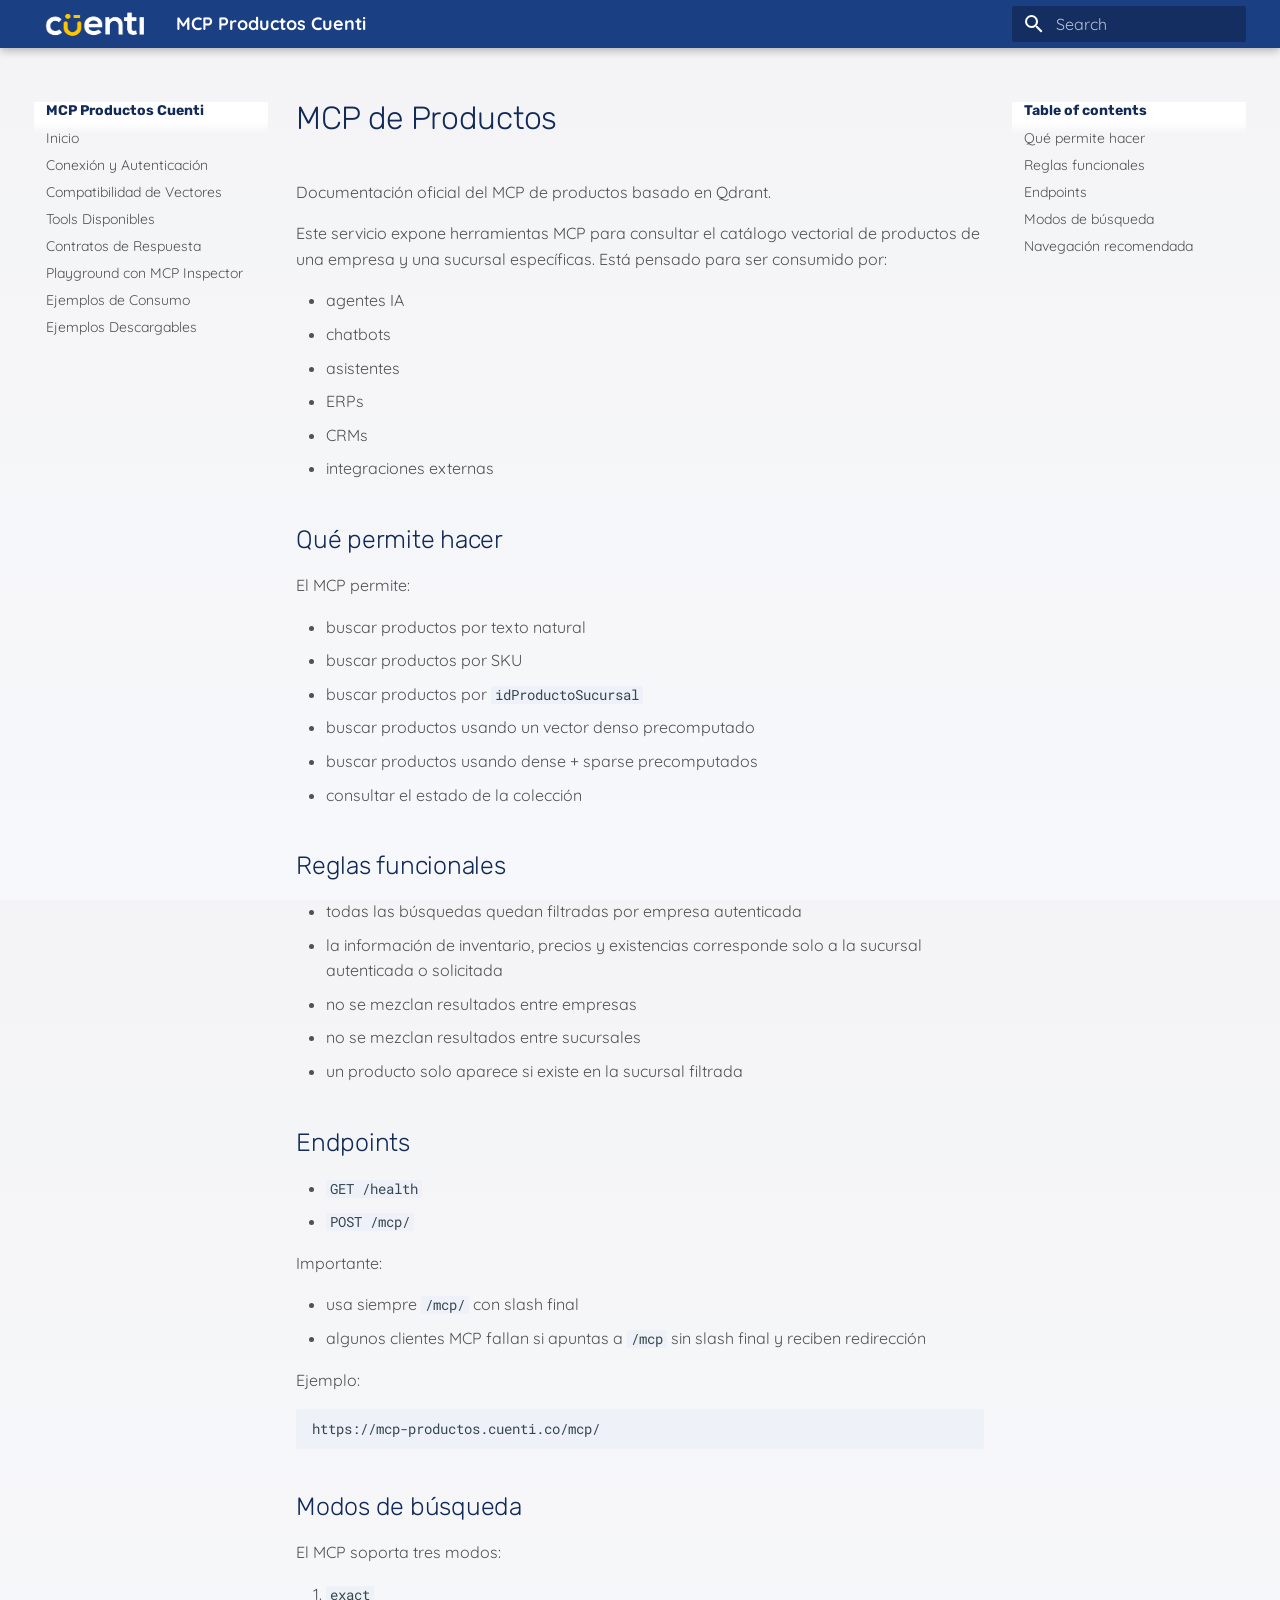
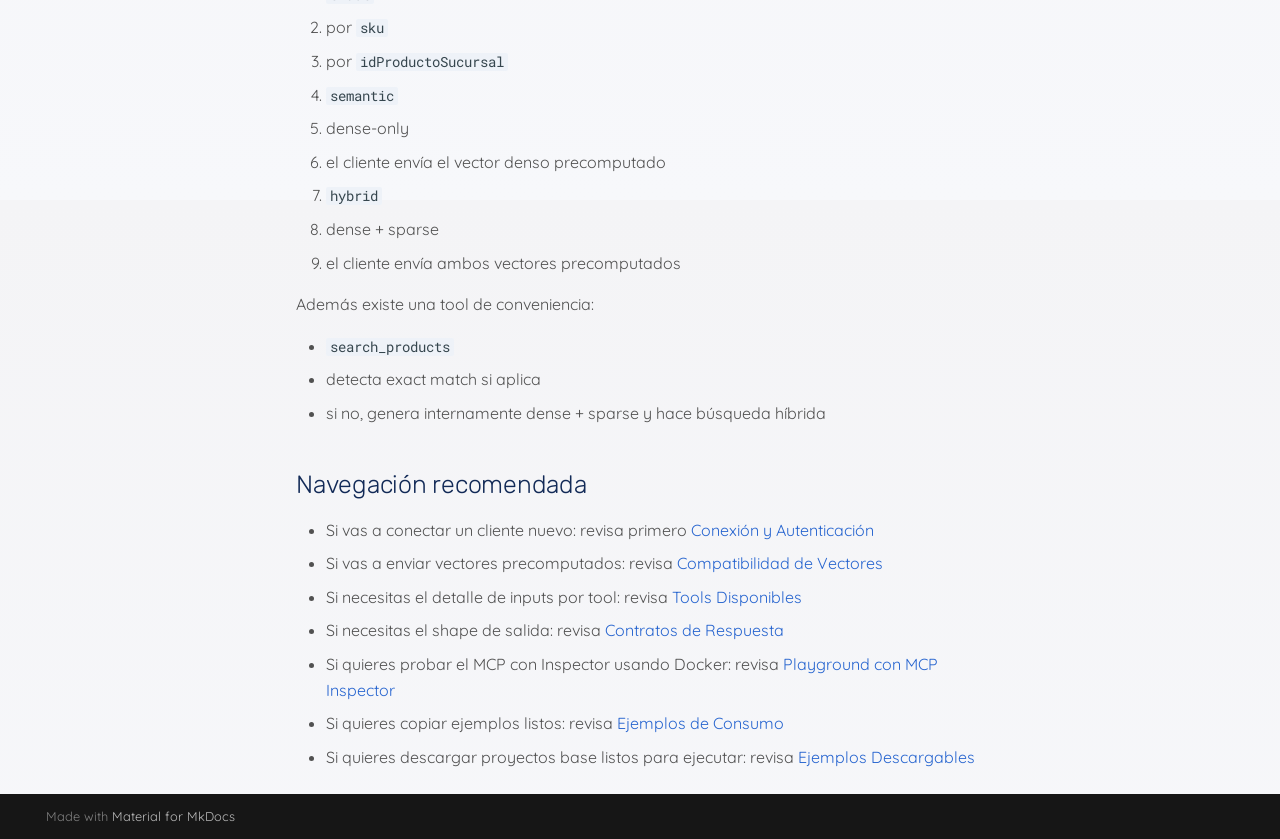
==== commit 0a54334f: "Deployed 4f127ce with MkDocs version: 1.6.1" ====
--- a/index.html
+++ b/index.html
@@ -462,6 +462,33 @@
     
   
     Contratos de Respuesta
+  
+
+    
+  </span>
+  
+  
+
+      </a>
+    </li>
+  
+
+    
+      
+      
+  
+  
+  
+  
+    <li class="md-nav__item">
+      <a href="playground-inspector/" class="md-nav__link">
+        
+  
+  
+  <span class="md-ellipsis">
+    
+  
+    Playground con MCP Inspector
   
 
     
@@ -704,6 +731,7 @@
 <li>Si vas a enviar vectores precomputados: revisa <a href="vectores/">Compatibilidad de Vectores</a></li>
 <li>Si necesitas el detalle de inputs por tool: revisa <a href="tools/">Tools Disponibles</a></li>
 <li>Si necesitas el shape de salida: revisa <a href="respuestas/">Contratos de Respuesta</a></li>
+<li>Si quieres probar el MCP con Inspector usando Docker: revisa <a href="playground-inspector/">Playground con MCP Inspector</a></li>
 <li>Si quieres copiar ejemplos listos: revisa <a href="ejemplos/">Ejemplos de Consumo</a></li>
 <li>Si quieres descargar proyectos base listos para ejecutar: revisa <a href="ejemplos-uso/">Ejemplos Descargables</a></li>
 </ul>
--- a/styles/extra.css
+++ b/styles/extra.css
@@ -85,7 +85,18 @@
   background-color: #eef2f8;
 }
 
+/* Oculta el bloque de repo ("owner/repo") del header */
+.md-source__repository {
+  display: none !important;
+}
+
+.md-header__source,
+.md-source {
+  display: none !important;
+}
+
 .md-typeset .admonition,
-.md-typeset details,
-
-
+.md-typeset details {
+  border-color: var(--cuenti-border);
+  background-color: var(--cuenti-surface);
+}
